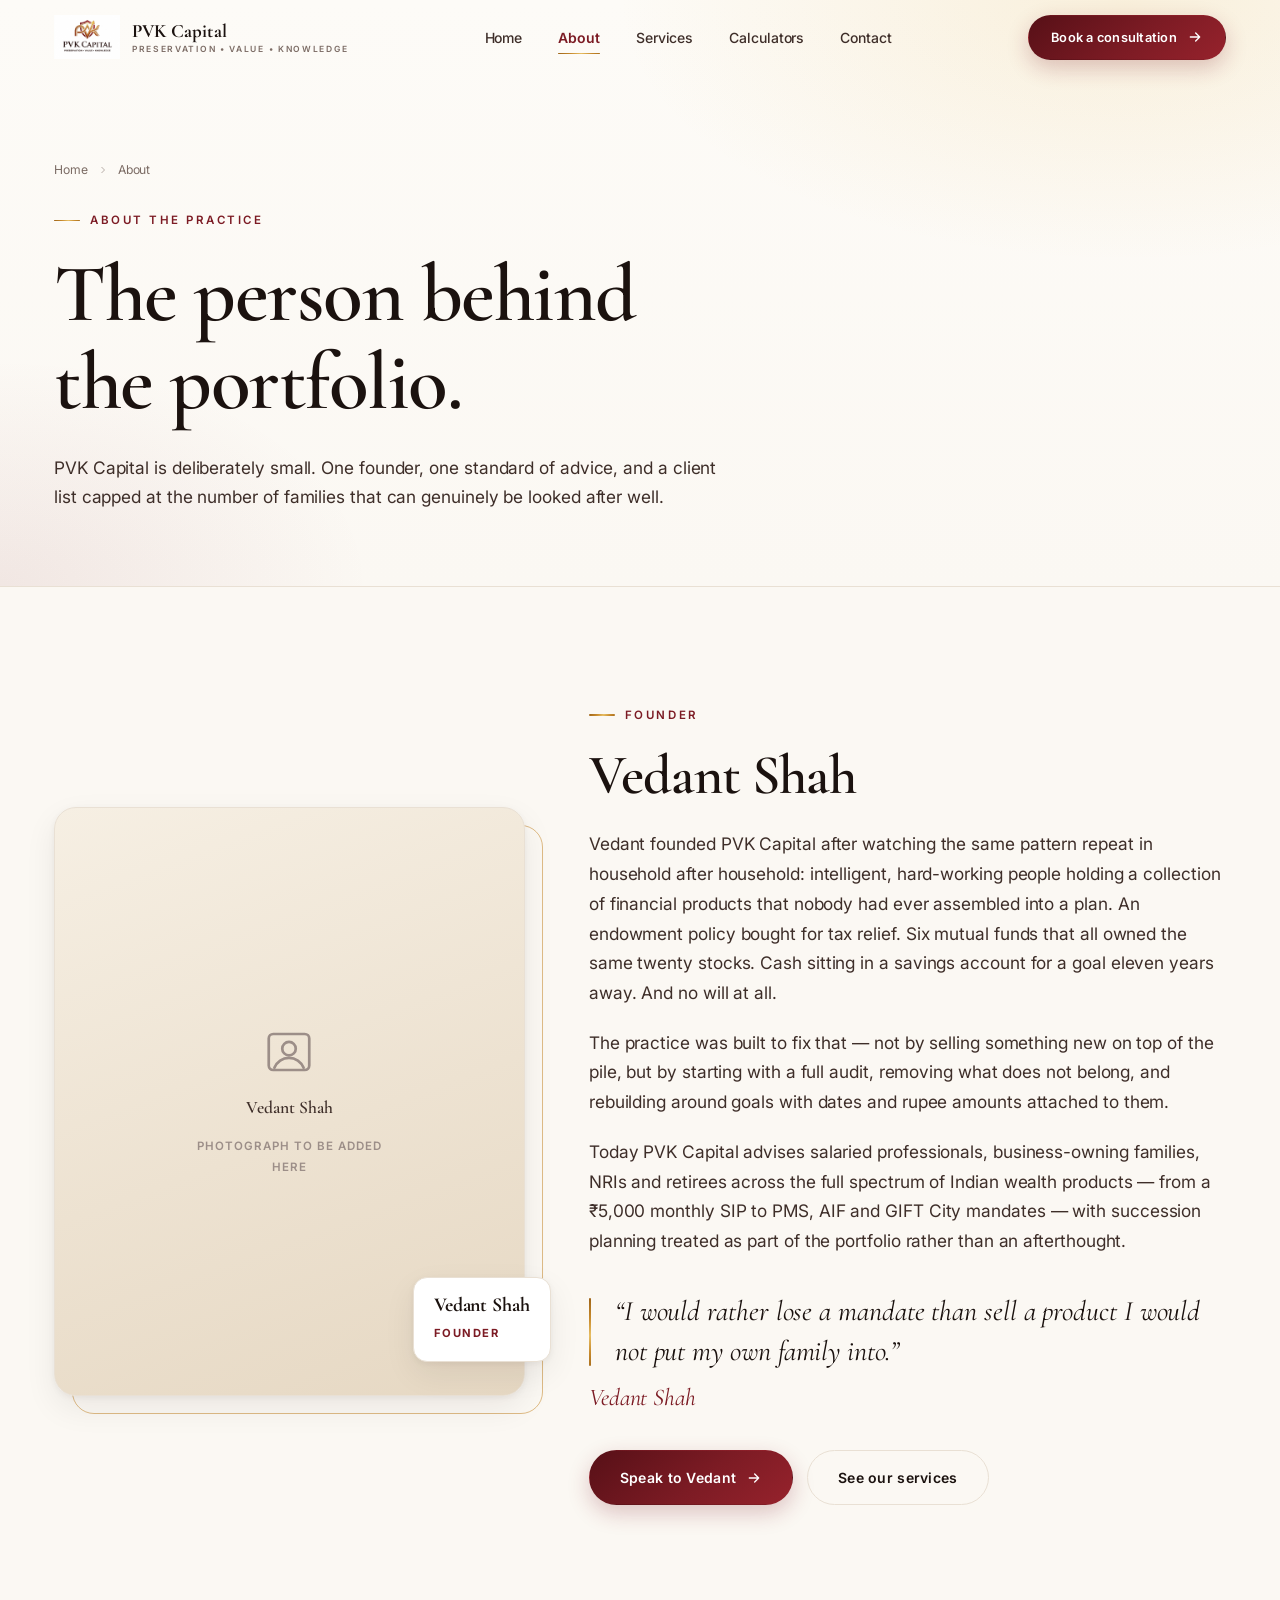
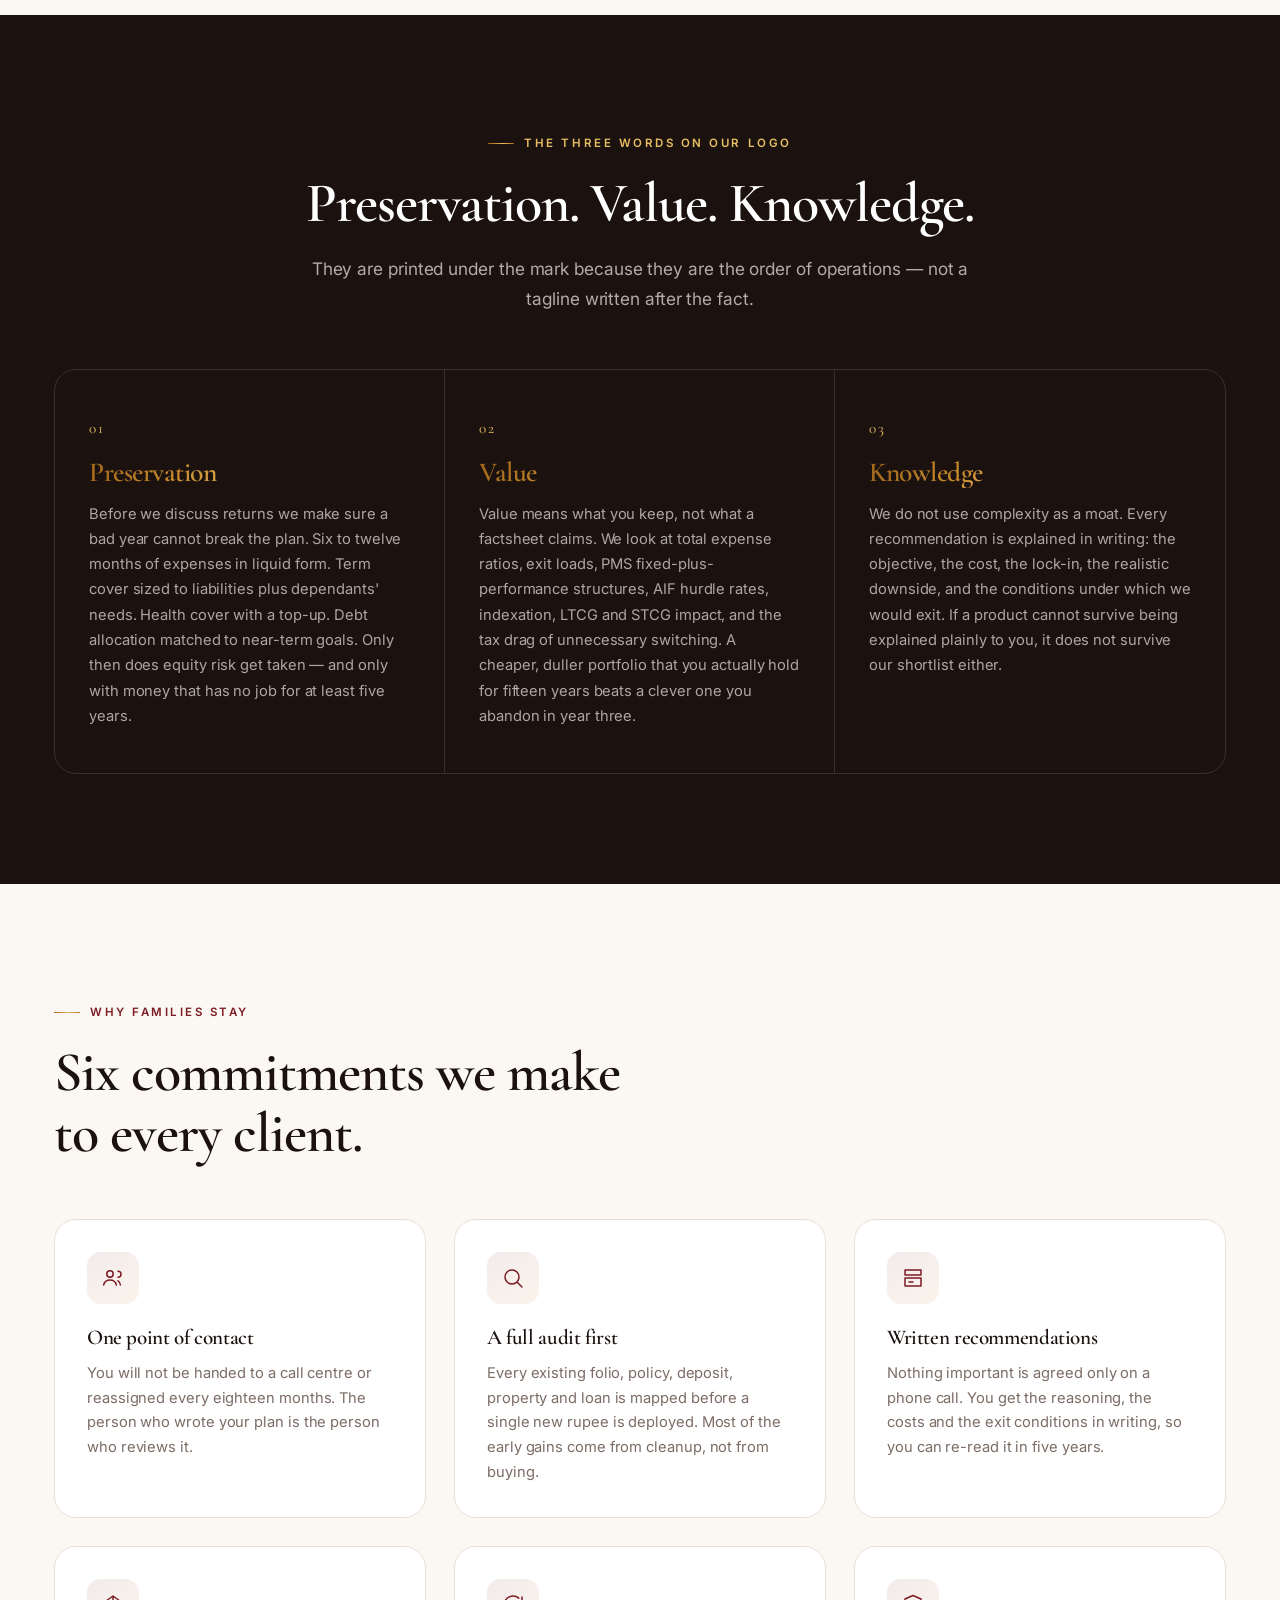
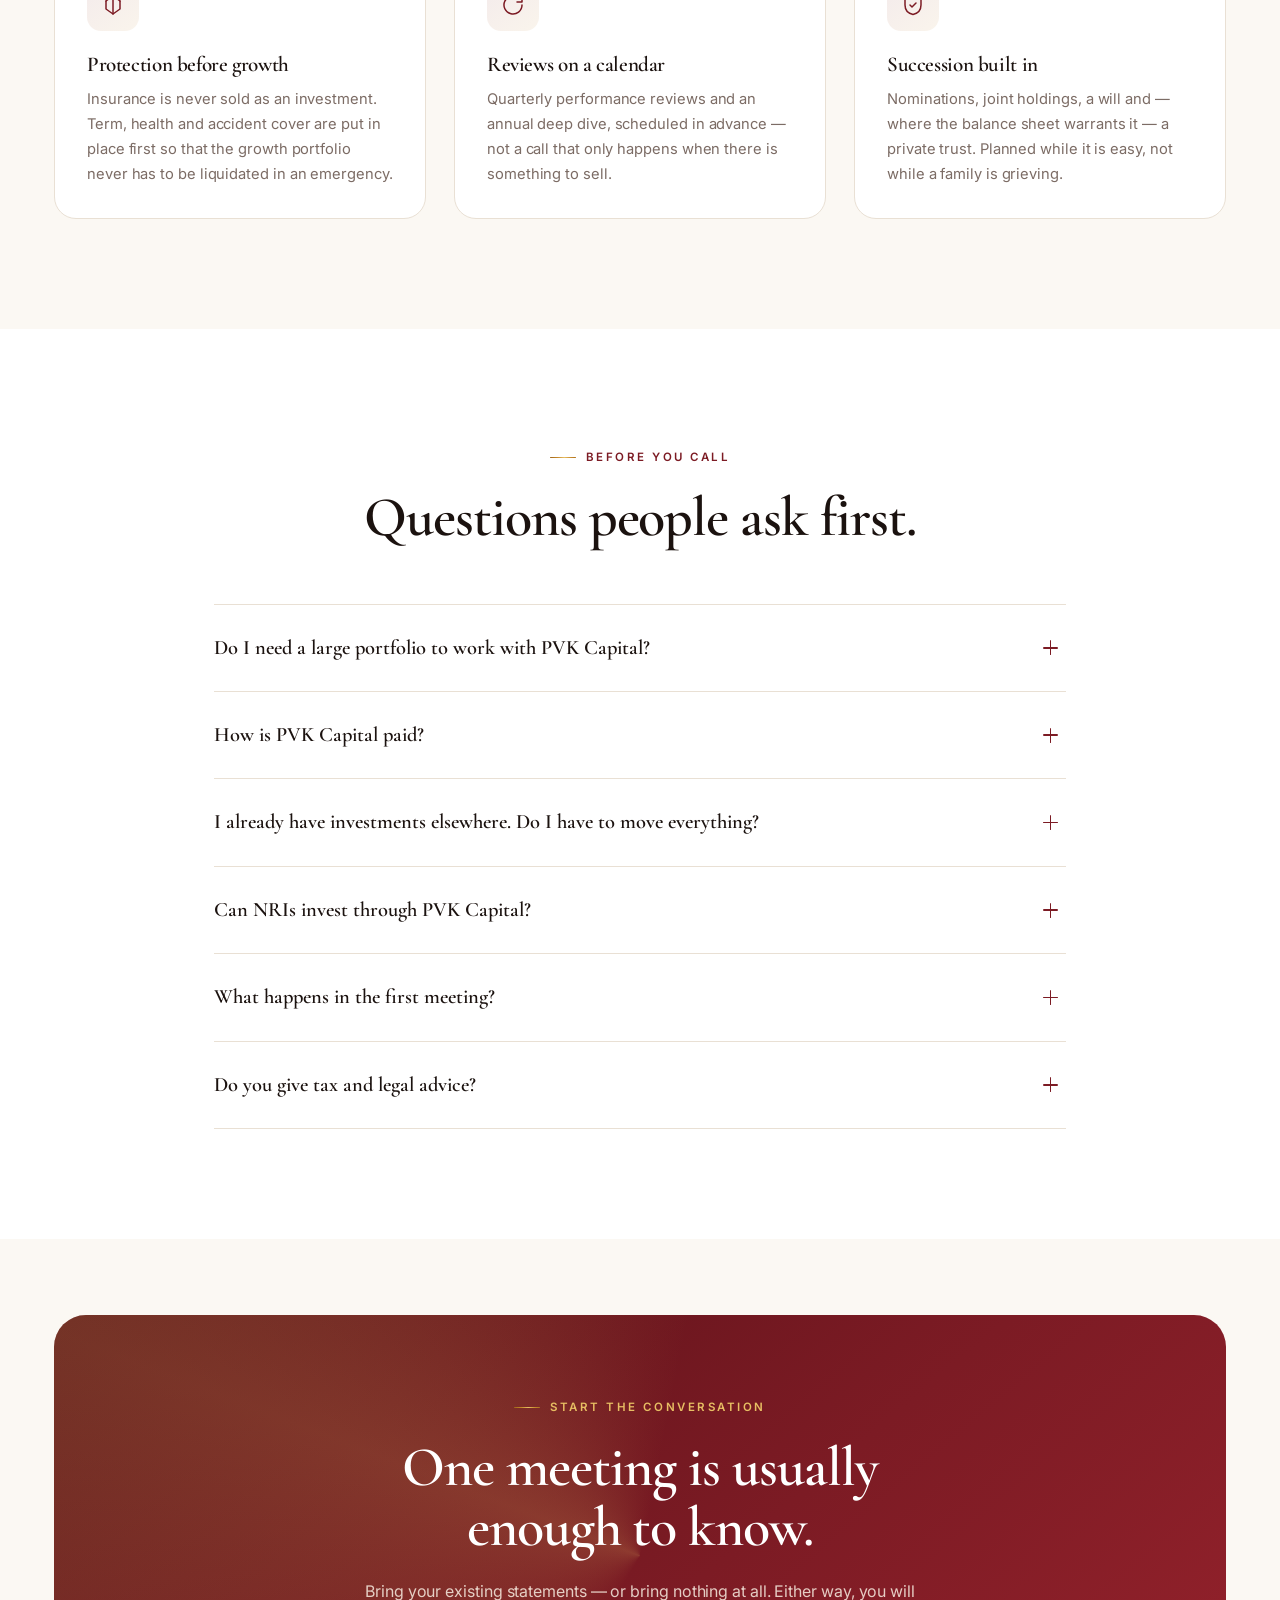
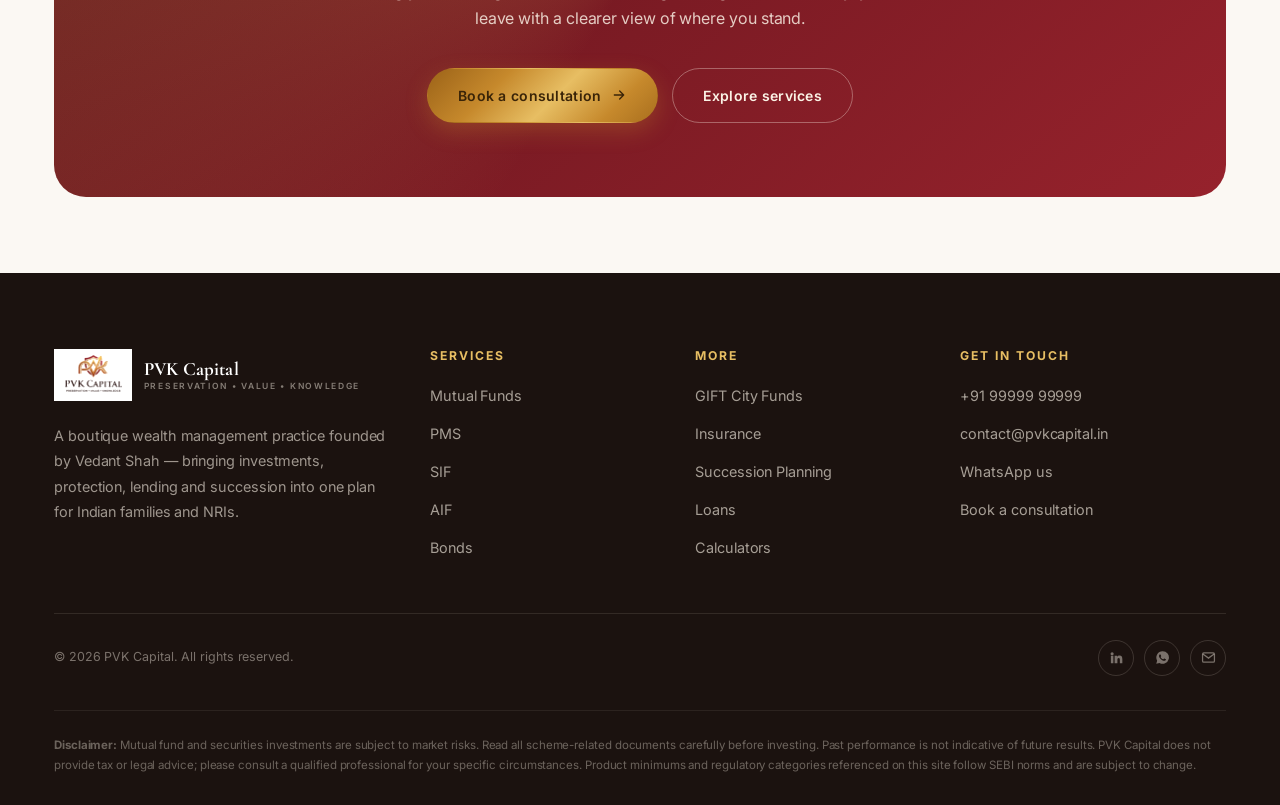
==== Frontend/about.html @ 692ba73e "initial frontend" ====
<!DOCTYPE html>
<html lang="en">
<head>
<meta charset="UTF-8">
<meta name="viewport" content="width=device-width, initial-scale=1">
<title>About Vedant Shah — Founder | PVK Capital</title>
<meta name="description" content="PVK Capital was founded by Vedant Shah on three principles: Preservation, Value and Knowledge. Read the philosophy behind the practice and how we work with client families.">
<meta name="theme-color" content="#7C1B24">
<link rel="icon" type="image/png" href="assets/img/pvk-logo.png">
<link rel="preconnect" href="https://fonts.googleapis.com">
<link rel="preconnect" href="https://fonts.gstatic.com" crossorigin>
<link href="https://fonts.googleapis.com/css2?family=Cormorant+Garamond:ital,wght@0,400;0,500;0,600;0,700;1,400;1,600&family=Inter:wght@400;500;600;700&display=swap" rel="stylesheet">
<link rel="stylesheet" href="assets/css/style.css">
</head>
<body>

<div class="readbar"></div>

<header class="nav">
  <div class="wrap">
    <a class="brand" href="index.html" aria-label="PVK Capital — home">
      <img src="assets/img/pvk-logo.png" alt="PVK Capital">
      <span class="brand-txt"><b>PVK Capital</b><span>Preservation • Value • Knowledge</span></span>
    </a>
    <nav class="nav-links" aria-label="Primary">
      <a href="index.html">Home</a>
      <a href="about.html">About</a>
      <a href="services.html">Services</a>
      <a href="calculators.html">Calculators</a>
      <a href="contact.html">Contact</a>
    </nav>
    <div class="nav-cta">
      <a class="btn btn-primary" href="contact.html#enquiry">Book a consultation
        <svg viewBox="0 0 24 24" fill="none" stroke="currentColor" stroke-width="2" stroke-linecap="round" stroke-linejoin="round"><path d="M5 12h14M13 6l6 6-6 6"/></svg></a>
      <button class="burger" type="button" aria-label="Open menu" aria-controls="mobile-menu"><i></i><i></i><i></i></button>
    </div>
  </div>
</header>

<div class="mobile-menu" id="mobile-menu">
  <a href="index.html">Home</a>
  <a href="about.html">About</a>
  <a href="services.html">Services</a>
  <a href="calculators.html">Calculators</a>
  <a href="contact.html">Contact</a>
  <a class="btn btn-primary" href="contact.html#enquiry" style="border-bottom:0">Book a consultation</a>
</div>

<main>

<!-- ============ PAGE HEAD ============ -->
<section class="page-head">
  <div class="wrap">
    <div class="crumb">
      <a href="index.html">Home</a>
      <svg viewBox="0 0 24 24" fill="none" stroke="currentColor" stroke-width="2"><path d="M9 6l6 6-6 6"/></svg>
      <span>About</span>
    </div>
    <span class="eyebrow">About the practice</span>
    <h1 class="h-xl" style="max-width:16ch">The person behind the portfolio.</h1>
    <p class="lede" style="margin-top:26px">
      PVK Capital is deliberately small. One founder, one standard of advice, and a client list capped at
      the number of families that can genuinely be looked after well.
    </p>
  </div>
</section>

<!-- ============ FOUNDER ============ -->
<section class="section bg-cream">
  <div class="wrap">
    <div class="founder">
      <div class="photo-frame" data-rv>
        <div class="photo-slot">
          <!-- Replace with the founder's photograph: assets/img/founder.jpg (portrait 4:5, min 800×1000px) -->
          <img src="assets/img/founder.jpg" alt="Vedant Shah, Founder of PVK Capital">
          <div class="photo-ph">
            <svg viewBox="0 0 24 24" fill="none" stroke="currentColor" stroke-linecap="round" stroke-linejoin="round"><rect x="3" y="4" width="18" height="16" rx="2"/><circle cx="12" cy="10.5" r="3"/><path d="M5.5 19a7 7 0 0 1 13 0"/></svg>
            <b>Vedant Shah</b>
            <span>Photograph to be added here</span>
          </div>
        </div>
        <div class="founder-badge">
          <b>Vedant Shah</b>
          <span>Founder</span>
        </div>
      </div>

      <div data-rv data-rv-d="1">
        <span class="eyebrow">Founder</span>
        <h2 class="h-lg">Vedant Shah</h2>
        <p class="lede" style="margin-top:24px">
          Vedant founded PVK Capital after watching the same pattern repeat in household after household:
          intelligent, hard-working people holding a collection of financial products that nobody had ever
          assembled into a plan. An endowment policy bought for tax relief. Six mutual funds that all owned
          the same twenty stocks. Cash sitting in a savings account for a goal eleven years away. And no
          will at all.
        </p>
        <p class="lede" style="margin-top:20px">
          The practice was built to fix that — not by selling something new on top of the pile, but by
          starting with a full audit, removing what does not belong, and rebuilding around goals with dates
          and rupee amounts attached to them.
        </p>
        <p class="lede" style="margin-top:20px">
          Today PVK Capital advises salaried professionals, business-owning families, NRIs and retirees
          across the full spectrum of Indian wealth products — from a ₹5,000 monthly SIP to PMS, AIF and
          GIFT City mandates — with succession planning treated as part of the portfolio rather than an
          afterthought.
        </p>

        <div class="quote" style="margin-top:36px">
          “I would rather lose a mandate than sell a product I would not put my own family into.”
        </div>
        <p class="sig">Vedant Shah</p>

        <div style="margin-top:32px;display:flex;gap:14px;flex-wrap:wrap">
          <a class="btn btn-primary" href="contact.html#enquiry">Speak to Vedant
            <svg viewBox="0 0 24 24" fill="none" stroke="currentColor" stroke-width="2" stroke-linecap="round" stroke-linejoin="round"><path d="M5 12h14M13 6l6 6-6 6"/></svg></a>
          <a class="btn btn-ghost" href="services.html">See our services</a>
        </div>
      </div>
    </div>
  </div>
</section>

<!-- ============ PRINCIPLES ============ -->
<section class="section bg-ink">
  <div class="wrap">
    <div class="section-head center" data-rv>
      <span class="eyebrow">The three words on our logo</span>
      <h2 class="h-lg" style="color:#fff">Preservation. Value. Knowledge.</h2>
      <p class="lede" style="color:rgba(243,237,228,.7);margin-inline:auto">
        They are printed under the mark because they are the order of operations — not a tagline written
        after the fact.
      </p>
    </div>

    <div class="triad" data-rv data-rv-d="1">
      <div class="triad-item">
        <span class="num">01</span>
        <h3 class="gold-text">Preservation</h3>
        <p>
          Before we discuss returns we make sure a bad year cannot break the plan. Six to twelve months of
          expenses in liquid form. Term cover sized to liabilities plus dependants' needs. Health cover with
          a top-up. Debt allocation matched to near-term goals. Only then does equity risk get taken — and
          only with money that has no job for at least five years.
        </p>
      </div>
      <div class="triad-item">
        <span class="num">02</span>
        <h3 class="gold-text">Value</h3>
        <p>
          Value means what you keep, not what a factsheet claims. We look at total expense ratios, exit
          loads, PMS fixed-plus-performance structures, AIF hurdle rates, indexation, LTCG and STCG impact,
          and the tax drag of unnecessary switching. A cheaper, duller portfolio that you actually hold for
          fifteen years beats a clever one you abandon in year three.
        </p>
      </div>
      <div class="triad-item">
        <span class="num">03</span>
        <h3 class="gold-text">Knowledge</h3>
        <p>
          We do not use complexity as a moat. Every recommendation is explained in writing: the objective,
          the cost, the lock-in, the realistic downside, and the conditions under which we would exit. If a
          product cannot survive being explained plainly to you, it does not survive our shortlist either.
        </p>
      </div>
    </div>
  </div>
</section>

<!-- ============ WHAT MAKES US DIFFERENT ============ -->
<section class="section bg-cream">
  <div class="wrap">
    <div class="section-head" data-rv>
      <span class="eyebrow">Why families stay</span>
      <h2 class="h-lg">Six commitments we make<br>to every client.</h2>
    </div>

    <div class="grid grid-3">
      <article class="card" data-rv data-rv-d="1">
        <span class="card-ico"><svg viewBox="0 0 24 24" fill="none" stroke="currentColor" stroke-linecap="round" stroke-linejoin="round"><circle cx="9" cy="8" r="3.2"/><path d="M2.6 19a6.6 6.6 0 0 1 12.8 0"/><path d="M17 11.2A3 3 0 0 0 17 5.2"/><path d="M19.4 19a5.6 5.6 0 0 0-2.4-4.2"/></svg></span>
        <h3>One point of contact</h3>
        <p>You will not be handed to a call centre or reassigned every eighteen months. The person who wrote your plan is the person who reviews it.</p>
      </article>

      <article class="card" data-rv data-rv-d="2">
        <span class="card-ico"><svg viewBox="0 0 24 24" fill="none" stroke="currentColor" stroke-linecap="round" stroke-linejoin="round"><circle cx="11" cy="11" r="7"/><path d="M16.2 16.2L21 21"/></svg></span>
        <h3>A full audit first</h3>
        <p>Every existing folio, policy, deposit, property and loan is mapped before a single new rupee is deployed. Most of the early gains come from cleanup, not from buying.</p>
      </article>

      <article class="card" data-rv data-rv-d="3">
        <span class="card-ico"><svg viewBox="0 0 24 24" fill="none" stroke="currentColor" stroke-linecap="round" stroke-linejoin="round"><path d="M4 4h16v5H4z"/><path d="M4 12h16v8H4z"/><path d="M8 16h4"/></svg></span>
        <h3>Written recommendations</h3>
        <p>Nothing important is agreed only on a phone call. You get the reasoning, the costs and the exit conditions in writing, so you can re-read it in five years.</p>
      </article>

      <article class="card" data-rv data-rv-d="1">
        <span class="card-ico"><svg viewBox="0 0 24 24" fill="none" stroke="currentColor" stroke-linecap="round" stroke-linejoin="round"><path d="M12 3v18M5 8l7-5 7 5"/><path d="M5 8v8l7 5 7-5V8"/></svg></span>
        <h3>Protection before growth</h3>
        <p>Insurance is never sold as an investment. Term, health and accident cover are put in place first so that the growth portfolio never has to be liquidated in an emergency.</p>
      </article>

      <article class="card" data-rv data-rv-d="2">
        <span class="card-ico"><svg viewBox="0 0 24 24" fill="none" stroke="currentColor" stroke-linecap="round" stroke-linejoin="round"><path d="M21 12a9 9 0 1 1-3.2-6.9"/><path d="M21 4v5h-5"/></svg></span>
        <h3>Reviews on a calendar</h3>
        <p>Quarterly performance reviews and an annual deep dive, scheduled in advance — not a call that only happens when there is something to sell.</p>
      </article>

      <article class="card" data-rv data-rv-d="3">
        <span class="card-ico"><svg viewBox="0 0 24 24" fill="none" stroke="currentColor" stroke-linecap="round" stroke-linejoin="round"><path d="M12 2.5l8 3.5v6c0 4.8-3.3 8.4-8 9.5-4.7-1.1-8-4.7-8-9.5V6z"/><path d="M9 12l2 2 4-4"/></svg></span>
        <h3>Succession built in</h3>
        <p>Nominations, joint holdings, a will and — where the balance sheet warrants it — a private trust. Planned while it is easy, not while a family is grieving.</p>
      </article>
    </div>
  </div>
</section>

<!-- ============ FAQ ============ -->
<section class="section bg-white">
  <div class="wrap wrap-narrow">
    <div class="section-head center" data-rv>
      <span class="eyebrow">Before you call</span>
      <h2 class="h-lg">Questions people ask first.</h2>
    </div>

    <div class="acc" data-single data-rv data-rv-d="1">
      <div class="acc-item">
        <button class="acc-q" type="button">Do I need a large portfolio to work with PVK Capital?</button>
        <div class="acc-a"><div class="acc-a-inner">
          No. A mutual fund SIP can start from ₹500 a month, and plenty of our client relationships began
          exactly there. What matters more than the opening amount is whether you intend to build
          methodically over time. Some mandates — PMS, SIF and AIF — carry regulatory minimums set by SEBI,
          and we will tell you plainly when a product is not yet appropriate for your size rather than
          stretching you into it.
        </div></div>
      </div>

      <div class="acc-item">
        <button class="acc-q" type="button">How is PVK Capital paid?</button>
        <div class="acc-a"><div class="acc-a-inner">
          Depending on the mandate, remuneration comes from distributor commissions embedded in the product,
          an advisory fee agreed with you, or a combination. The important part is that it is disclosed
          before you commit. In your first written recommendation you will see, for each product, what it
          costs you annually and how we are remunerated on it.
        </div></div>
      </div>

      <div class="acc-item">
        <button class="acc-q" type="button">I already have investments elsewhere. Do I have to move everything?</button>
        <div class="acc-a"><div class="acc-a-inner">
          Not at all — and often you should not. The audit tells us what is worth keeping. Typical outcomes:
          <ul>
            <li>Good schemes with meaningful unrealised gains are usually left alone, since exiting triggers tax.</li>
            <li>Overlapping funds are consolidated gradually to control capital gains in any one financial year.</li>
            <li>Traditional insurance policies sold as investments are reviewed for surrender value versus paid-up value before any decision.</li>
            <li>Idle savings-account balances are the first thing we put to work.</li>
          </ul>
        </div></div>
      </div>

      <div class="acc-item">
        <button class="acc-q" type="button">Can NRIs invest through PVK Capital?</button>
        <div class="acc-a"><div class="acc-a-inner">
          Yes. We work with NRIs on repatriable (NRE) and non-repatriable (NRO) structures, mutual funds,
          bonds, PMS where eligible, and GIFT City routes that avoid some of the friction NRIs face with
          domestic products. Tax residency and treaty position matter a great deal here, so we coordinate
          with your tax adviser in the destination country before recommending a structure.
        </div></div>
      </div>

      <div class="acc-item">
        <button class="acc-q" type="button">What happens in the first meeting?</button>
        <div class="acc-a"><div class="acc-a-inner">
          A conversation — about your income, obligations, dependants, business if you have one, the goals
          that have dates attached, and what would genuinely keep you up at night. Nothing is sold in that
          meeting. You leave with a clear view of what a plan would look like, and you decide afterwards
          whether to proceed. The first consultation is complimentary.
        </div></div>
      </div>

      <div class="acc-item">
        <button class="acc-q" type="button">Do you give tax and legal advice?</button>
        <div class="acc-a"><div class="acc-a-inner">
          We plan around tax and structure — indexation, LTCG and STCG treatment, set-off and carry-forward,
          the tax profile of each product wrapper, and the drafting requirements of a will or trust. But
          formal tax filing and legal drafting are executed by qualified chartered accountants and lawyers.
          Where you do not already have them, we will introduce you to professionals we work with regularly.
        </div></div>
      </div>
    </div>
  </div>
</section>

<!-- ============ CTA ============ -->
<section class="section-sm bg-cream">
  <div class="wrap">
    <div class="cta-band" data-rv>
      <span class="eyebrow" style="color:var(--gold-lt)">Start the conversation</span>
      <h2 class="h-lg">One meeting is usually<br>enough to know.</h2>
      <p>Bring your existing statements — or bring nothing at all. Either way, you will leave with a clearer view of where you stand.</p>
      <div class="cta-actions">
        <a class="btn btn-gold" href="contact.html#enquiry">Book a consultation
          <svg viewBox="0 0 24 24" fill="none" stroke="currentColor" stroke-width="2" stroke-linecap="round" stroke-linejoin="round"><path d="M5 12h14M13 6l6 6-6 6"/></svg></a>
        <a class="btn btn-ghost" href="services.html">Explore services</a>
      </div>
    </div>
  </div>
</section>

</main>

<footer class="footer">
  <div class="wrap">
    <div class="footer-top">
      <div>
        <a class="brand" href="index.html">
          <img src="assets/img/pvk-logo.png" alt="PVK Capital" style="height:52px;filter:brightness(1.08)">
          <span class="brand-txt"><b>PVK Capital</b><span>Preservation • Value • Knowledge</span></span>
        </a>
        <p class="footer-about">
          A boutique wealth management practice founded by Vedant Shah — bringing investments,
          protection, lending and succession into one plan for Indian families and NRIs.
        </p>
      </div>
      <div>
        <h4>Services</h4>
        <ul class="footer-links">
          <li><a href="services.html#mutual-funds">Mutual Funds</a></li>
          <li><a href="services.html#pms">PMS</a></li>
          <li><a href="services.html#sif">SIF</a></li>
          <li><a href="services.html#aif">AIF</a></li>
          <li><a href="services.html#bonds">Bonds</a></li>
        </ul>
      </div>
      <div>
        <h4>More</h4>
        <ul class="footer-links">
          <li><a href="services.html#gift-city">GIFT City Funds</a></li>
          <li><a href="services.html#insurance">Insurance</a></li>
          <li><a href="services.html#succession">Succession Planning</a></li>
          <li><a href="services.html#loans">Loans</a></li>
          <li><a href="calculators.html">Calculators</a></li>
        </ul>
      </div>
      <div>
        <h4>Get in touch</h4>
        <ul class="footer-links">
          <li><a href="tel:+919999999999">+91 99999 99999</a></li>
          <li><a data-inbox data-inbox-text href="mailto:contact@pvkcapital.in">contact@pvkcapital.in</a></li>
          <li><a data-whatsapp href="https://wa.me/919999999999" target="_blank" rel="noopener">WhatsApp us</a></li>
          <li><a href="contact.html#enquiry">Book a consultation</a></li>
        </ul>
      </div>
    </div>

    <div class="footer-bottom">
      <span>© <span data-year>2026</span> PVK Capital. All rights reserved.</span>
      <div class="socials">
        <a href="#" aria-label="LinkedIn"><svg viewBox="0 0 24 24" fill="currentColor"><path d="M4.98 3.5a2.5 2.5 0 1 1 0 5 2.5 2.5 0 0 1 0-5zM3 9h4v12H3zM9 9h3.8v1.7h.05a4.2 4.2 0 0 1 3.75-2c4 0 4.75 2.6 4.75 6V21h-4v-5.4c0-1.3 0-3-1.8-3s-2.1 1.4-2.1 2.9V21H9z"/></svg></a>
        <a data-whatsapp href="https://wa.me/919999999999" target="_blank" rel="noopener" aria-label="WhatsApp"><svg viewBox="0 0 24 24" fill="currentColor"><path d="M12 2a10 10 0 0 0-8.6 15L2 22l5.2-1.4A10 10 0 1 0 12 2zm5.2 14.1c-.2.6-1.2 1.2-1.7 1.2-.5.1-1 .2-3.3-.7a11.6 11.6 0 0 1-4.8-4.2c-.4-.5-1-1.5-1-2.8s.7-2 .9-2.3a1 1 0 0 1 .7-.3h.5c.2 0 .4 0 .6.5l.8 2c.1.2.1.4 0 .5l-.3.5-.4.4c-.1.1-.3.3-.1.6a8.6 8.6 0 0 0 1.6 2 7.8 7.8 0 0 0 2.2 1.4c.3.1.5.1.6 0l1-1.2c.2-.2.4-.2.6-.1l2 1c.3.1.5.2.5.3a2 2 0 0 1-.4 1.2z"/></svg></a>
        <a data-inbox href="mailto:contact@pvkcapital.in" aria-label="Email"><svg viewBox="0 0 24 24" fill="none" stroke="currentColor" stroke-width="2"><rect x="2.5" y="4.5" width="19" height="15" rx="2"/><path d="M3 6.5l9 6.5 9-6.5"/></svg></a>
      </div>
    </div>

    <p class="disclaimer">
      <strong>Disclaimer:</strong> Mutual fund and securities investments are subject to market risks. Read all
      scheme-related documents carefully before investing. Past performance is not indicative of future results.
      PVK Capital does not provide tax or legal advice; please consult a qualified professional for your
      specific circumstances. Product minimums and regulatory categories referenced on this site follow SEBI
      norms and are subject to change.
    </p>
  </div>
</footer>

<button class="totop" type="button" aria-label="Back to top">
  <svg viewBox="0 0 24 24" fill="none" stroke="currentColor" stroke-width="2" stroke-linecap="round" stroke-linejoin="round"><path d="M12 19V5M5 12l7-7 7 7"/></svg>
</button>

<script src="assets/js/main.js"></script>
<script src="assets/js/forms.js"></script>
</body>
</html>
---- Frontend/assets/css/style.css ----
/* ============================================================
   PVK CAPITAL — Design System
   Preservation • Value • Knowledge
   ============================================================ */

/* ---------- 1. Tokens ---------- */
:root{
  /* Ink & neutrals */
  --ink:#1B120F;
  --ink-2:#3E2E29;
  --muted:#7C6C65;
  --muted-2:#9C8E88;
  --cream:#FBF8F3;
  --cream-2:#F4EEE5;
  --surface:#FFFFFF;
  --line:#E9E0D4;
  --line-soft:#F2EBE1;

  /* Brand — sampled from the mark */
  --maroon:#7C1B24;
  --maroon-deep:#571017;
  --maroon-soft:#A8323C;
  --gold:#C6892C;
  --gold-lt:#E7BE63;
  --gold-dp:#9C6318;
  --gold-grad:linear-gradient(135deg,#9C6318 0%,#C6892C 30%,#E7BE63 55%,#C6892C 80%,#A96F1E 100%);
  --maroon-grad:linear-gradient(140deg,#571017 0%,#7C1B24 55%,#96222C 100%);

  /* Type */
  --serif:'Cormorant Garamond','Georgia','Times New Roman',serif;
  --sans:'Inter','Segoe UI',system-ui,-apple-system,sans-serif;

  /* Space & shape */
  --r-sm:8px; --r-md:14px; --r-lg:22px; --r-xl:32px;
  --shadow-s:0 1px 2px rgba(27,18,15,.05),0 2px 8px rgba(27,18,15,.04);
  --shadow-m:0 2px 6px rgba(27,18,15,.05),0 12px 32px rgba(27,18,15,.07);
  --shadow-l:0 4px 12px rgba(27,18,15,.06),0 28px 64px rgba(27,18,15,.11);
  --ease:cubic-bezier(.22,.68,0,1);
  --ease-soft:cubic-bezier(.4,0,.2,1);
  --nav-h:76px;
  --maxw:1220px;
}

/* ---------- 2. Reset ---------- */
*,*::before,*::after{box-sizing:border-box}
html{-webkit-text-size-adjust:100%;scroll-behavior:smooth;scroll-padding-top:calc(var(--nav-h) + 20px)}
body{
  margin:0;background:var(--cream);color:var(--ink);
  font-family:var(--sans);font-size:16px;line-height:1.68;
  font-weight:400;letter-spacing:-.005em;
  -webkit-font-smoothing:antialiased;-moz-osx-font-smoothing:grayscale;
  overflow-x:hidden;
}
img,svg{max-width:100%;display:block}
a{color:inherit;text-decoration:none}
button,input,select,textarea{font:inherit;color:inherit}
h1,h2,h3,h4{margin:0;font-family:var(--serif);font-weight:600;line-height:1.08;letter-spacing:-.018em}
p{margin:0}
ul{margin:0;padding:0;list-style:none}
::selection{background:var(--maroon);color:#fff}

/* ---------- 3. Layout primitives ---------- */
.wrap{width:100%;max-width:var(--maxw);margin-inline:auto;padding-inline:24px}
.wrap-narrow{max-width:900px}
section{position:relative}
.section{padding:110px 0}
.section-sm{padding:76px 0}
.bg-cream{background:var(--cream)}
.bg-white{background:var(--surface)}
.bg-sand{background:var(--cream-2)}
.bg-ink{background:var(--ink);color:#F3EDE4}
.grid{display:grid;gap:28px}
.hairline{height:1px;background:var(--line);border:0;margin:0}

/* ---------- 4. Type helpers ---------- */
.eyebrow{
  display:inline-flex;align-items:center;gap:10px;
  font-family:var(--sans);font-size:11.5px;font-weight:600;
  letter-spacing:.22em;text-transform:uppercase;color:var(--maroon);
  margin-bottom:20px;
}
.eyebrow::before{content:"";width:26px;height:1.5px;background:var(--gold-grad);border-radius:2px}
.bg-ink .eyebrow{color:var(--gold-lt)}
.h-xl{font-size:clamp(2.9rem,6.4vw,5.1rem)}
.h-lg{font-size:clamp(2.3rem,4.4vw,3.5rem)}
.h-md{font-size:clamp(1.7rem,2.7vw,2.35rem)}
.h-sm{font-size:clamp(1.25rem,1.7vw,1.45rem)}
.lede{font-size:clamp(1.02rem,1.35vw,1.2rem);color:var(--ink-2);line-height:1.72;max-width:62ch}
.muted{color:var(--muted)}
.small{font-size:.86rem;line-height:1.62}
.gold-text{
  background:var(--gold-grad);-webkit-background-clip:text;background-clip:text;
  color:transparent;-webkit-text-fill-color:transparent;
}
.serif-i{font-family:var(--serif);font-style:italic}
.section-head{max-width:760px;margin-bottom:56px}
.section-head.center{margin-inline:auto;text-align:center}
.section-head.center .eyebrow{justify-content:center}
.section-head p{margin-top:20px}

/* ---------- 5. Buttons ---------- */
.btn{
  position:relative;display:inline-flex;align-items:center;justify-content:center;gap:10px;
  padding:15px 30px;border-radius:999px;border:1px solid transparent;
  font-size:.875rem;font-weight:600;letter-spacing:.02em;cursor:pointer;
  transition:transform .45s var(--ease),box-shadow .45s var(--ease),background .3s,color .3s,border-color .3s;
  white-space:nowrap;
}
.btn svg{width:16px;height:16px;transition:transform .45s var(--ease)}
.btn:hover{transform:translateY(-2px)}
.btn:hover svg{transform:translateX(4px)}
.btn:active{transform:translateY(0)}
.btn-primary{background:var(--maroon-grad);color:#fff;box-shadow:0 8px 22px rgba(124,27,36,.24)}
.btn-primary:hover{box-shadow:0 14px 34px rgba(124,27,36,.32)}
.btn-gold{background:var(--gold-grad);color:#3A2408;box-shadow:0 8px 22px rgba(198,137,44,.3)}
.btn-gold:hover{box-shadow:0 14px 34px rgba(198,137,44,.38)}
.btn-ghost{background:transparent;border-color:var(--line);color:var(--ink)}
.btn-ghost:hover{border-color:var(--maroon);color:var(--maroon);background:rgba(124,27,36,.03)}
.bg-ink .btn-ghost{border-color:rgba(243,237,228,.24);color:#F3EDE4}
.bg-ink .btn-ghost:hover{border-color:var(--gold-lt);color:var(--gold-lt);background:rgba(231,190,99,.07)}
.btn-block{width:100%}
.link-arrow{
  display:inline-flex;align-items:center;gap:8px;font-size:.85rem;font-weight:600;
  color:var(--maroon);letter-spacing:.01em;
}
.link-arrow svg{width:15px;height:15px;transition:transform .4s var(--ease)}
.link-arrow:hover svg{transform:translateX(5px)}
.bg-ink .link-arrow{color:var(--gold-lt)}

/* ---------- 6. Navigation ---------- */
.nav{
  position:fixed;inset:0 0 auto 0;height:var(--nav-h);z-index:1000;
  display:flex;align-items:center;
  transition:height .45s var(--ease),background .45s var(--ease),box-shadow .45s var(--ease),border-color .45s;
  border-bottom:1px solid transparent;
}
.nav.solid{
  height:66px;background:rgba(251,248,243,.86);backdrop-filter:blur(16px) saturate(1.6);
  -webkit-backdrop-filter:blur(16px) saturate(1.6);
  border-bottom-color:var(--line);box-shadow:0 6px 26px rgba(27,18,15,.05);
}
.nav .wrap{display:flex;align-items:center;justify-content:space-between;gap:24px;width:100%}
.brand{display:flex;align-items:center;gap:12px}
.brand img{height:44px;width:auto;transition:height .45s var(--ease)}
.nav.solid .brand img{height:38px}
.brand-txt{display:flex;flex-direction:column;line-height:1}
.brand-txt b{font-family:var(--serif);font-size:1.18rem;font-weight:700;letter-spacing:.01em;color:var(--ink)}
.brand-txt span{font-size:8.5px;letter-spacing:.2em;text-transform:uppercase;color:var(--muted);margin-top:4px;font-weight:600}
.nav-links{display:flex;align-items:center;gap:6px}
.nav-links a{
  position:relative;padding:9px 15px;border-radius:999px;font-size:.875rem;font-weight:500;
  color:var(--ink-2);transition:color .3s,background .3s;
}
.nav-links a::after{
  content:"";position:absolute;left:15px;right:15px;bottom:4px;height:1.5px;
  background:var(--gold-grad);border-radius:2px;transform:scaleX(0);transform-origin:left;
  transition:transform .45s var(--ease);
}
.nav-links a:hover{color:var(--maroon)}
.nav-links a:hover::after,.nav-links a.active::after{transform:scaleX(1)}
.nav-links a.active{color:var(--maroon);font-weight:600}
.nav-cta{display:flex;align-items:center;gap:12px}
.nav-cta .btn{padding:11px 22px;font-size:.8rem}
.burger{
  display:none;width:44px;height:44px;border:1px solid var(--line);background:var(--surface);
  border-radius:12px;cursor:pointer;position:relative;flex:0 0 auto;
}
.burger i{
  position:absolute;left:13px;width:18px;height:1.6px;background:var(--ink);border-radius:2px;
  transition:transform .4s var(--ease),opacity .25s;
}
.burger i:nth-child(1){top:16px}
.burger i:nth-child(2){top:21.5px}
.burger i:nth-child(3){top:27px}
body.menu-open .burger i:nth-child(1){transform:translateY(5.5px) rotate(45deg)}
body.menu-open .burger i:nth-child(2){opacity:0}
body.menu-open .burger i:nth-child(3){transform:translateY(-5.5px) rotate(-45deg)}
.mobile-menu{
  position:fixed;inset:0;z-index:999;background:var(--cream);
  padding:calc(var(--nav-h) + 30px) 24px 40px;
  display:flex;flex-direction:column;gap:4px;
  opacity:0;visibility:hidden;transform:translateY(-14px);
  transition:opacity .4s var(--ease),transform .5s var(--ease),visibility .4s;
  overflow-y:auto;
}
body.menu-open .mobile-menu{opacity:1;visibility:visible;transform:none}
.mobile-menu a{
  font-family:var(--serif);font-size:1.9rem;padding:12px 0;border-bottom:1px solid var(--line-soft);
  opacity:0;transform:translateY(14px);
}
body.menu-open .mobile-menu a{animation:mmIn .55s var(--ease) forwards}
body.menu-open .mobile-menu a:nth-child(1){animation-delay:.06s}
body.menu-open .mobile-menu a:nth-child(2){animation-delay:.11s}
body.menu-open .mobile-menu a:nth-child(3){animation-delay:.16s}
body.menu-open .mobile-menu a:nth-child(4){animation-delay:.21s}
body.menu-open .mobile-menu a:nth-child(5){animation-delay:.26s}
@keyframes mmIn{to{opacity:1;transform:none}}
.mobile-menu .btn{margin-top:26px}
body.menu-open{overflow:hidden}

/* ---------- 7. Hero ---------- */
.hero{
  position:relative;min-height:100vh;min-height:100svh;display:flex;align-items:center;
  padding:calc(var(--nav-h) + 70px) 0 90px;overflow:hidden;
  background:
    radial-gradient(1100px 620px at 82% 8%,rgba(231,190,99,.20),transparent 62%),
    radial-gradient(900px 560px at 6% 92%,rgba(124,27,36,.11),transparent 60%),
    linear-gradient(180deg,#FDFBF7 0%,var(--cream) 46%,var(--cream-2) 100%);
}
.hero-grid{
  display:grid;grid-template-columns:1.08fr .92fr;gap:64px;align-items:center;
}
.hero h1{font-size:clamp(2.7rem,6vw,5rem);line-height:1.02;letter-spacing:-.028em}
.hero h1 .line{display:block;overflow:hidden;padding-bottom:.06em}
.hero h1 .line > span{display:block;transform:translateY(105%);animation:lineUp 1.05s var(--ease) forwards}
.hero h1 .line:nth-child(1) > span{animation-delay:.12s}
.hero h1 .line:nth-child(2) > span{animation-delay:.24s}
.hero h1 .line:nth-child(3) > span{animation-delay:.36s}
@keyframes lineUp{to{transform:none}}
.hero .lede{margin-top:26px;opacity:0;animation:fadeUp .9s var(--ease) .58s forwards}
.hero-actions{display:flex;flex-wrap:wrap;gap:14px;margin-top:38px;opacity:0;animation:fadeUp .9s var(--ease) .72s forwards}
.hero-note{
  display:flex;align-items:center;gap:10px;margin-top:30px;font-size:.8rem;color:var(--muted);
  opacity:0;animation:fadeUp .9s var(--ease) .86s forwards;
}
.hero-note .dot{width:7px;height:7px;border-radius:50%;background:#2E9E6B;animation:pulse 2.4s ease-in-out infinite}
@keyframes pulse{0%,100%{box-shadow:0 0 0 3px rgba(46,158,107,.16)}50%{box-shadow:0 0 0 7px rgba(46,158,107,.05)}}
@keyframes fadeUp{from{opacity:0;transform:translateY(22px)}to{opacity:1;transform:none}}

/* Hero visual — layered card + emblem */
.hero-visual{position:relative;opacity:0;animation:fadeUp 1.1s var(--ease) .5s forwards}
.hero-emblem{
  position:relative;aspect-ratio:1/1;border-radius:var(--r-xl);
  background:linear-gradient(150deg,#fff,#FAF5EC);border:1px solid var(--line);
  box-shadow:var(--shadow-l);display:grid;place-items:center;overflow:hidden;
}
.hero-emblem::before{
  content:"";position:absolute;inset:-40%;
  background:conic-gradient(from 0deg,transparent 0deg,rgba(231,190,99,.28) 60deg,transparent 130deg,rgba(124,27,36,.14) 220deg,transparent 300deg);
  animation:spin 22s linear infinite;
}
@keyframes spin{to{transform:rotate(360deg)}}
.hero-emblem-inner{
  position:relative;z-index:2;width:82%;height:82%;border-radius:calc(var(--r-xl) - 8px);
  background:rgba(255,255,255,.86);backdrop-filter:blur(12px);border:1px solid rgba(255,255,255,.7);
  display:grid;place-items:center;padding:26px;box-shadow:0 20px 50px rgba(27,18,15,.08);
}
.hero-emblem-inner img{width:min(80%,320px);filter:drop-shadow(0 12px 26px rgba(124,27,36,.16))}
.float-card{
  position:absolute;background:var(--surface);border:1px solid var(--line);border-radius:var(--r-md);
  padding:14px 18px;box-shadow:var(--shadow-m);display:flex;align-items:center;gap:12px;z-index:3;
}
.float-card .fc-ico{
  width:38px;height:38px;border-radius:10px;display:grid;place-items:center;flex:0 0 auto;
  background:linear-gradient(140deg,rgba(198,137,44,.16),rgba(231,190,99,.08));color:var(--gold-dp);
}
.float-card .fc-ico svg{width:19px;height:19px}
.float-card b{display:block;font-family:var(--serif);font-size:1.16rem;line-height:1.1;color:var(--ink)}
.float-card span{font-size:.7rem;letter-spacing:.1em;text-transform:uppercase;color:var(--muted);font-weight:600}
.fc-1{top:6%;left:-6%;animation:floaty 6s ease-in-out infinite}
.fc-2{bottom:9%;right:-5%;animation:floaty 6s ease-in-out 1.6s infinite}
.fc-3{bottom:34%;left:-11%;animation:floaty 7s ease-in-out .9s infinite}
@keyframes floaty{0%,100%{transform:translateY(0)}50%{transform:translateY(-13px)}}

/* Scroll cue */
.scroll-cue{
  position:absolute;left:50%;bottom:26px;transform:translateX(-50%);
  display:flex;flex-direction:column;align-items:center;gap:9px;
  font-size:9.5px;letter-spacing:.24em;text-transform:uppercase;color:var(--muted-2);font-weight:600;
  opacity:0;animation:fadeUp .9s var(--ease) 1.1s forwards;
}
.scroll-cue i{width:1px;height:42px;background:linear-gradient(180deg,var(--gold),transparent);position:relative;overflow:hidden}
.scroll-cue i::after{content:"";position:absolute;inset:0;background:var(--maroon);animation:cue 2.1s var(--ease-soft) infinite}
@keyframes cue{0%{transform:translateY(-100%)}60%,100%{transform:translateY(100%)}}

/* ---------- 8. Marquee ---------- */
.marquee{
  overflow:hidden;border-block:1px solid var(--line);background:var(--surface);
  padding:20px 0;-webkit-mask-image:linear-gradient(90deg,transparent,#000 9%,#000 91%,transparent);
  mask-image:linear-gradient(90deg,transparent,#000 9%,#000 91%,transparent);
}
.marquee-track{display:flex;width:max-content;animation:marq 38s linear infinite}
.marquee:hover .marquee-track{animation-play-state:paused}
@keyframes marq{to{transform:translateX(-50%)}}
.marquee-track span{
  display:flex;align-items:center;gap:48px;padding-right:48px;font-family:var(--serif);font-size:1.26rem;
  color:var(--ink-2);white-space:nowrap;letter-spacing:.01em;
}
.marquee-track span::after{content:"";width:6px;height:6px;border-radius:50%;background:var(--gold);flex:0 0 auto}

/* ---------- 9. Stats ---------- */
.stats{display:grid;grid-template-columns:repeat(4,1fr);gap:0;border:1px solid var(--line);border-radius:var(--r-lg);overflow:hidden;background:var(--surface)}
.stat{padding:36px 28px;border-right:1px solid var(--line);transition:background .4s}
.stat:last-child{border-right:0}
.stat:hover{background:var(--cream)}
.stat b{display:block;font-family:var(--serif);font-size:clamp(2rem,3.3vw,2.9rem);line-height:1;letter-spacing:-.02em}
.stat span{display:block;margin-top:12px;font-size:.78rem;letter-spacing:.11em;text-transform:uppercase;color:var(--muted);font-weight:600}

/* ---------- 10. Cards ---------- */
.card{
  position:relative;background:var(--surface);border:1px solid var(--line);border-radius:var(--r-lg);
  padding:32px;transition:transform .55s var(--ease),box-shadow .55s var(--ease),border-color .4s;
  overflow:hidden;display:flex;flex-direction:column;
}
.card::before{
  content:"";position:absolute;inset:0 0 auto 0;height:2px;background:var(--gold-grad);
  transform:scaleX(0);transform-origin:left;transition:transform .6s var(--ease);
}
.card:hover{transform:translateY(-6px);box-shadow:var(--shadow-l);border-color:var(--line-soft)}
.card:hover::before{transform:scaleX(1)}
.card-ico{
  width:52px;height:52px;border-radius:14px;display:grid;place-items:center;margin-bottom:22px;
  background:linear-gradient(145deg,rgba(124,27,36,.09),rgba(198,137,44,.09));
  color:var(--maroon);transition:transform .55s var(--ease),background .45s,color .45s;
}
.card-ico svg{width:24px;height:24px;stroke-width:1.5}
.card:hover .card-ico{transform:scale(1.07) rotate(-4deg);background:var(--maroon-grad);color:#F6E4C4}
.card h3{font-size:1.32rem;margin-bottom:12px}
.card p{font-size:.92rem;color:var(--muted);line-height:1.68}
.card .card-foot{margin-top:auto;padding-top:20px;display:flex;align-items:center;justify-content:space-between;gap:12px}
.tag{
  display:inline-block;padding:5px 12px;border-radius:999px;background:var(--cream-2);
  font-size:.68rem;font-weight:600;letter-spacing:.09em;text-transform:uppercase;color:var(--ink-2);
}
.tag-gold{background:rgba(198,137,44,.13);color:var(--gold-dp)}
.tag-maroon{background:rgba(124,27,36,.09);color:var(--maroon)}
.grid-3{grid-template-columns:repeat(3,1fr)}
.grid-2{grid-template-columns:repeat(2,1fr)}
.grid-4{grid-template-columns:repeat(4,1fr)}

/* ---------- 11. Founder ---------- */
.founder{display:grid;grid-template-columns:.85fr 1.15fr;gap:64px;align-items:center}
.photo-frame{position:relative}
.photo-frame::after{
  content:"";position:absolute;inset:18px -18px -18px 18px;border:1px solid var(--gold);
  border-radius:var(--r-lg);z-index:0;opacity:.55;
}
.photo-slot{
  position:relative;z-index:1;aspect-ratio:4/5;border-radius:var(--r-lg);overflow:hidden;
  background:linear-gradient(160deg,#F6EFE3,#EDE2D1 55%,#E6D8C3);
  border:1px solid var(--line);display:grid;place-items:center;box-shadow:var(--shadow-m);
}
.photo-slot img{width:100%;height:100%;object-fit:cover;object-position:center top}
.photo-ph{display:flex;flex-direction:column;align-items:center;gap:14px;padding:30px;text-align:center}
.photo-ph svg{width:54px;height:54px;color:var(--muted-2);stroke-width:1.2}
.photo-ph b{font-family:var(--serif);font-size:1.1rem;color:var(--ink-2);font-weight:600}
.photo-ph span{font-size:.72rem;letter-spacing:.09em;text-transform:uppercase;color:var(--muted-2);font-weight:600;max-width:26ch;line-height:1.8}
.founder-badge{
  position:absolute;z-index:2;right:-26px;bottom:34px;background:var(--surface);
  border:1px solid var(--line);border-radius:var(--r-md);padding:16px 20px;box-shadow:var(--shadow-m);
}
.founder-badge b{display:block;font-family:var(--serif);font-size:1.24rem;line-height:1.2}
.founder-badge span{font-size:.7rem;letter-spacing:.13em;text-transform:uppercase;color:var(--maroon);font-weight:700}
.quote{
  font-family:var(--serif);font-size:clamp(1.35rem,2.2vw,1.85rem);line-height:1.42;font-style:italic;
  color:var(--ink);position:relative;padding-left:26px;
}
.quote::before{content:"";position:absolute;left:0;top:6px;bottom:6px;width:2px;background:var(--gold-grad);border-radius:2px}
.sig{font-family:var(--serif);font-size:1.5rem;font-style:italic;color:var(--maroon);margin-top:6px}

/* ---------- 12. Values / triad ---------- */
.triad{display:grid;grid-template-columns:repeat(3,1fr);gap:0;border-radius:var(--r-lg);overflow:hidden;border:1px solid rgba(243,237,228,.14)}
.triad-item{padding:44px 34px;border-right:1px solid rgba(243,237,228,.13);transition:background .5s}
.triad-item:last-child{border-right:0}
.triad-item:hover{background:rgba(231,190,99,.05)}
.triad-item .num{font-family:var(--serif);font-size:.95rem;color:var(--gold-lt);letter-spacing:.16em}
.triad-item h3{font-size:1.72rem;margin:16px 0 14px}
.triad-item p{font-size:.92rem;color:rgba(243,237,228,.68);line-height:1.72}

/* ---------- 13. Process timeline ---------- */
.timeline{position:relative;display:grid;gap:0}
.timeline::before{
  content:"";position:absolute;left:23px;top:14px;bottom:14px;width:1.5px;background:var(--line);
}
.timeline::after{
  content:"";position:absolute;left:23px;top:14px;width:1.5px;background:var(--gold-grad);
  height:var(--progress,0%);transition:height .18s linear;
}
.tl-item{position:relative;padding:0 0 44px 74px}
.tl-item:last-child{padding-bottom:0}
.tl-dot{
  position:absolute;left:12px;top:2px;width:24px;height:24px;border-radius:50%;
  background:var(--surface);border:1.5px solid var(--line);display:grid;place-items:center;
  font-size:.68rem;font-weight:700;color:var(--muted);z-index:2;
  transition:background .5s var(--ease),border-color .5s,color .5s,transform .5s var(--ease);
}
.tl-item.on .tl-dot{background:var(--maroon-grad);border-color:var(--maroon);color:#fff;transform:scale(1.14)}
.tl-item h3{font-size:1.32rem;margin-bottom:10px}
.tl-item p{color:var(--muted);font-size:.94rem;max-width:60ch}

/* ---------- 14. Accordion ---------- */
.acc{border-top:1px solid var(--line)}
.acc-item{border-bottom:1px solid var(--line)}
.acc-q{
  width:100%;background:none;border:0;cursor:pointer;text-align:left;
  padding:26px 52px 26px 0;position:relative;display:block;
  font-family:var(--serif);font-size:clamp(1.12rem,1.6vw,1.35rem);font-weight:600;color:var(--ink);
  transition:color .35s;
}
.acc-q:hover{color:var(--maroon)}
.acc-q::before,.acc-q::after{
  content:"";position:absolute;right:8px;top:50%;background:var(--maroon);border-radius:2px;
  transition:transform .45s var(--ease),opacity .35s;
}
.acc-q::before{width:15px;height:1.6px;margin-top:-.8px}
.acc-q::after{width:1.6px;height:15px;right:14.7px;margin-top:-7.5px}
.acc-item.open .acc-q::after{transform:rotate(90deg);opacity:0}
.acc-a{overflow:hidden;height:0;transition:height .5s var(--ease)}
.acc-a-inner{padding:0 40px 28px 0;color:var(--muted);font-size:.95rem;line-height:1.75}
.acc-a-inner ul{display:grid;gap:9px;margin-top:14px}
.acc-a-inner li{position:relative;padding-left:20px}
.acc-a-inner li::before{content:"";position:absolute;left:0;top:10px;width:6px;height:6px;border-radius:50%;background:var(--gold)}

/* ---------- 15. Calculator ---------- */
.calc{
  display:grid;grid-template-columns:1fr .95fr;gap:0;background:var(--surface);
  border:1px solid var(--line);border-radius:var(--r-xl);overflow:hidden;box-shadow:var(--shadow-m);
}
.calc-controls{padding:40px}
.calc-out{padding:40px;background:linear-gradient(165deg,#FBF7F0,#F4ECDF);border-left:1px solid var(--line)}
.tabs{display:inline-flex;padding:5px;background:var(--cream-2);border-radius:999px;gap:4px;margin-bottom:34px}
.tab{
  padding:10px 24px;border:0;background:transparent;border-radius:999px;cursor:pointer;
  font-size:.85rem;font-weight:600;color:var(--muted);transition:color .35s,background .35s,box-shadow .35s;
}
.tab.on{background:var(--surface);color:var(--maroon);box-shadow:var(--shadow-s)}
.field{margin-bottom:30px}
.field-top{display:flex;align-items:center;justify-content:space-between;gap:16px;margin-bottom:14px}
.field-top label{font-size:.85rem;font-weight:600;color:var(--ink-2)}
.field-val{
  display:flex;align-items:center;gap:3px;background:var(--cream);border:1px solid var(--line);
  border-radius:9px;padding:6px 12px;transition:border-color .3s,box-shadow .3s;
}
.field-val:focus-within{border-color:var(--maroon);box-shadow:0 0 0 3px rgba(124,27,36,.09)}
.field-val i{font-style:normal;font-size:.9rem;color:var(--muted);font-weight:600}
.field-val input{
  width:92px;border:0;background:transparent;text-align:right;font-size:.98rem;font-weight:700;
  color:var(--ink);outline:none;font-variant-numeric:tabular-nums;
}
.field-val input::-webkit-outer-spin-button,.field-val input::-webkit-inner-spin-button{-webkit-appearance:none;margin:0}
.field-val input[type=number]{-moz-appearance:textfield}
input[type=range]{
  -webkit-appearance:none;appearance:none;width:100%;height:5px;border-radius:99px;outline:none;
  background:linear-gradient(90deg,var(--maroon) var(--fill,40%),var(--line) var(--fill,40%));
  cursor:pointer;
}
input[type=range]::-webkit-slider-thumb{
  -webkit-appearance:none;width:22px;height:22px;border-radius:50%;background:var(--surface);
  border:2px solid var(--maroon);box-shadow:0 3px 10px rgba(124,27,36,.28);cursor:grab;
  transition:transform .25s var(--ease),box-shadow .25s;
}
input[type=range]::-webkit-slider-thumb:hover{transform:scale(1.16)}
input[type=range]::-webkit-slider-thumb:active{cursor:grabbing;transform:scale(1.04)}
input[type=range]::-moz-range-thumb{
  width:19px;height:19px;border-radius:50%;background:var(--surface);border:2px solid var(--maroon);
  box-shadow:0 3px 10px rgba(124,27,36,.28);cursor:grab;
}
.range-scale{display:flex;justify-content:space-between;margin-top:9px;font-size:.7rem;color:var(--muted-2);font-weight:500}
.calc-result-main{text-align:center;padding-bottom:26px;border-bottom:1px dashed var(--line)}
.calc-result-main > span{font-size:.74rem;letter-spacing:.15em;text-transform:uppercase;color:var(--muted);font-weight:700}
.calc-result-main b{
  display:block;margin-top:12px;font-family:var(--serif);font-size:clamp(2.1rem,3.8vw,3rem);
  line-height:1;letter-spacing:-.02em;font-variant-numeric:tabular-nums;
}
.calc-result-main em{display:block;margin-top:10px;font-style:normal;font-size:.82rem;color:var(--muted)}
.calc-breakdown{display:grid;gap:0;margin-top:24px}
.cb-row{display:flex;align-items:center;justify-content:space-between;gap:16px;padding:13px 0}
.cb-row + .cb-row{border-top:1px solid rgba(233,224,212,.8)}
.cb-row .cb-k{display:flex;align-items:center;gap:10px;font-size:.86rem;color:var(--ink-2);font-weight:500}
.cb-row .swatch{width:11px;height:11px;border-radius:3px;flex:0 0 auto}
.cb-row .cb-v{font-size:.98rem;font-weight:700;font-variant-numeric:tabular-nums}
.donut-wrap{display:grid;place-items:center;margin:8px 0 2px;position:relative}
.donut{transform:rotate(-90deg)}
.donut circle{fill:none;stroke-linecap:round;transition:stroke-dasharray .9s var(--ease)}
.donut-mid{position:absolute;text-align:center}
.donut-mid b{display:block;font-family:var(--serif);font-size:1.5rem;line-height:1}
.donut-mid span{font-size:.64rem;letter-spacing:.12em;text-transform:uppercase;color:var(--muted);font-weight:700}
.growth-chart{width:100%;height:200px;margin-top:10px;overflow:visible}
.growth-chart .bar-i{fill:#CBBEAB}
.growth-chart .bar-g{fill:url(#goldGrad)}
.growth-chart text{font-size:9px;fill:#9C8E88;font-family:var(--sans);font-weight:600}
.chart-legend{display:flex;gap:20px;justify-content:center;margin-top:12px;font-size:.76rem;color:var(--muted)}
.chart-legend span{display:flex;align-items:center;gap:7px}
.calc-note{margin-top:22px;font-size:.74rem;color:var(--muted-2);line-height:1.7}
.calc-cta{margin-top:24px}

/* ---------- 16. Forms ---------- */
.form-card{
  background:var(--surface);border:1px solid var(--line);border-radius:var(--r-xl);
  padding:44px;box-shadow:var(--shadow-m);
}
.form-grid{display:grid;grid-template-columns:1fr 1fr;gap:20px}
.fg{display:flex;flex-direction:column;gap:8px}
.fg.full{grid-column:1/-1}
.fg label{font-size:.79rem;font-weight:600;color:var(--ink-2);letter-spacing:.02em}
.fg label .req{color:var(--maroon)}
.fg input,.fg select,.fg textarea{
  width:100%;padding:14px 16px;border:1px solid var(--line);border-radius:11px;background:var(--cream);
  font-size:.93rem;transition:border-color .3s,box-shadow .3s,background .3s;outline:none;
}
.fg textarea{resize:vertical;min-height:118px;line-height:1.66}
.fg select{appearance:none;cursor:pointer;
  background-image:url("data:image/svg+xml;charset=utf-8,%3Csvg xmlns='http://www.w3.org/2000/svg' viewBox='0 0 24 24' fill='none' stroke='%237C6C65' stroke-width='2'%3E%3Cpath d='M6 9l6 6 6-6'/%3E%3C/svg%3E");
  background-repeat:no-repeat;background-position:right 14px center;background-size:16px;padding-right:42px;
}
.fg input:focus,.fg select:focus,.fg textarea:focus{border-color:var(--maroon);background:var(--surface);box-shadow:0 0 0 3px rgba(124,27,36,.08)}
.fg input::placeholder,.fg textarea::placeholder{color:var(--muted-2)}
.fg.err input,.fg.err select,.fg.err textarea{border-color:#C0392B;box-shadow:0 0 0 3px rgba(192,57,43,.08)}
.fg .msg{font-size:.74rem;color:#C0392B;opacity:0;transition:opacity .3s;min-height:1em}
.fg.err .msg{opacity:1}
.chip-row{display:flex;flex-wrap:wrap;gap:9px}
.chip{position:relative}
.chip input{position:absolute;opacity:0;pointer-events:none}
.chip span{
  display:inline-block;padding:9px 16px;border:1px solid var(--line);border-radius:999px;
  font-size:.8rem;font-weight:500;cursor:pointer;transition:all .3s var(--ease);background:var(--cream);
}
.chip span:hover{border-color:var(--maroon-soft);color:var(--maroon)}
.chip input:checked + span{background:var(--maroon-grad);border-color:var(--maroon);color:#fff;box-shadow:0 5px 14px rgba(124,27,36,.22)}
.chip input:focus-visible + span{outline:2px solid var(--maroon);outline-offset:2px}
.consent{display:flex;gap:12px;align-items:flex-start;font-size:.79rem;color:var(--muted);line-height:1.6}
.consent input{margin-top:3px;width:16px;height:16px;accent-color:var(--maroon);flex:0 0 auto}
.form-status{
  margin-top:18px;padding:15px 18px;border-radius:12px;font-size:.87rem;display:none;align-items:flex-start;gap:11px;
}
.form-status.show{display:flex;animation:fadeUp .5s var(--ease)}
.form-status.ok{background:rgba(46,158,107,.09);color:#1E7A50;border:1px solid rgba(46,158,107,.24)}
.form-status.bad{background:rgba(192,57,43,.07);color:#A6301F;border:1px solid rgba(192,57,43,.2)}
.form-status svg{width:17px;height:17px;flex:0 0 auto;margin-top:2px}
.btn.loading{pointer-events:none;opacity:.75}
.btn.loading::after{
  content:"";display:inline-block;width:13px;height:13px;
  border:2px solid rgba(255,255,255,.35);border-top-color:#fff;border-radius:50%;animation:spin .7s linear infinite;
}

/* ---------- 17. Contact info panel ---------- */
.contact-split{display:grid;grid-template-columns:.78fr 1.22fr;gap:52px;align-items:start}
.info-list{display:grid;gap:0;margin-top:34px}
.info-item{display:flex;gap:16px;padding:18px 0;border-bottom:1px solid var(--line)}
.info-item:last-child{border-bottom:0}
.info-ico{
  width:42px;height:42px;border-radius:12px;flex:0 0 auto;display:grid;place-items:center;
  background:linear-gradient(145deg,rgba(124,27,36,.09),rgba(198,137,44,.09));color:var(--maroon);
}
.info-ico svg{width:19px;height:19px;stroke-width:1.6}
.info-item .k{font-size:.7rem;letter-spacing:.13em;text-transform:uppercase;color:var(--muted);font-weight:700}
.info-item .v{font-size:.97rem;font-weight:500;margin-top:4px;color:var(--ink);word-break:break-word;display:block}
.info-item a.v:hover{color:var(--maroon)}

/* ---------- 18. CTA band ---------- */
.cta-band{
  position:relative;overflow:hidden;border-radius:var(--r-xl);padding:74px 56px;
  background:var(--maroon-grad);color:#FBF3E6;text-align:center;
}
.cta-band::before{
  content:"";position:absolute;inset:-45%;
  background:conic-gradient(from 210deg,transparent,rgba(231,190,99,.2),transparent 45%);
  animation:spin 26s linear infinite;
}
.cta-band > *{position:relative;z-index:1}
.cta-band h2{color:#fff}
.cta-band p{margin:20px auto 0;max-width:56ch;color:rgba(251,243,230,.82)}
.cta-actions{display:flex;flex-wrap:wrap;gap:14px;justify-content:center;margin-top:36px}
.cta-band .btn-ghost{border-color:rgba(251,243,230,.34);color:#FBF3E6}
.cta-band .btn-ghost:hover{border-color:var(--gold-lt);background:rgba(231,190,99,.12);color:#fff}

/* ---------- 19. Page header (inner pages) ---------- */
.page-head{
  padding:calc(var(--nav-h) + 84px) 0 74px;
  background:
    radial-gradient(820px 420px at 88% 0%,rgba(231,190,99,.19),transparent 62%),
    radial-gradient(620px 380px at 0% 100%,rgba(124,27,36,.08),transparent 60%),
    linear-gradient(180deg,#FDFBF7,var(--cream));
  border-bottom:1px solid var(--line);
}
.crumb{display:flex;align-items:center;gap:9px;font-size:.76rem;color:var(--muted);margin-bottom:22px}
.crumb a:hover{color:var(--maroon)}
.crumb svg{width:12px;height:12px;opacity:.55}

/* ---------- 20. Footer ---------- */
.footer{background:var(--ink);color:#EFE7DB;padding:76px 0 0}
.footer-top{display:grid;grid-template-columns:1.5fr 1fr 1fr 1.2fr;gap:44px;padding-bottom:52px}
.footer .brand-txt b{color:#fff}
.footer .brand-txt span{color:rgba(239,231,219,.5)}
.footer-about{margin-top:22px;font-size:.9rem;color:rgba(239,231,219,.62);line-height:1.75;max-width:38ch}
.footer h4{font-size:.76rem;letter-spacing:.16em;text-transform:uppercase;color:var(--gold-lt);font-family:var(--sans);font-weight:700;margin-bottom:20px}
.footer-links{display:grid;gap:11px}
.footer-links a{font-size:.9rem;color:rgba(239,231,219,.66);transition:color .3s,transform .3s var(--ease);display:inline-block}
.footer-links a:hover{color:var(--gold-lt);transform:translateX(4px)}
.footer-bottom{
  border-top:1px solid rgba(239,231,219,.11);padding:26px 0 34px;
  display:flex;flex-wrap:wrap;gap:18px;align-items:center;justify-content:space-between;
  font-size:.78rem;color:rgba(239,231,219,.45);
}
.footer-bottom .socials{display:flex;gap:10px}
.footer-bottom .socials a{
  width:36px;height:36px;border-radius:50%;border:1px solid rgba(239,231,219,.16);
  display:grid;place-items:center;transition:all .35s var(--ease);
}
.footer-bottom .socials a:hover{background:var(--gold-grad);border-color:transparent;color:#3A2408;transform:translateY(-3px)}
.footer-bottom .socials svg{width:15px;height:15px}
.disclaimer{
  padding:24px 0 30px;border-top:1px solid rgba(239,231,219,.08);
  font-size:.72rem;color:rgba(239,231,219,.38);line-height:1.75;
}

/* ---------- 21. Scroll reveal & chrome ---------- */
[data-rv]{opacity:0;transform:translateY(26px);transition:opacity .85s var(--ease),transform .85s var(--ease)}
[data-rv].in{opacity:1;transform:none}
[data-rv-d="1"]{transition-delay:.08s}
[data-rv-d="2"]{transition-delay:.16s}
[data-rv-d="3"]{transition-delay:.24s}
[data-rv-d="4"]{transition-delay:.32s}
[data-rv-d="5"]{transition-delay:.4s}
[data-rv-d="6"]{transition-delay:.48s}

.readbar{position:fixed;top:0;left:0;height:2px;background:var(--gold-grad);z-index:1001;width:0;transition:width .12s linear}

.totop{
  position:fixed;right:24px;bottom:24px;width:46px;height:46px;border-radius:50%;z-index:900;
  background:var(--maroon-grad);color:#fff;border:0;cursor:pointer;display:grid;place-items:center;
  box-shadow:0 10px 26px rgba(124,27,36,.3);opacity:0;visibility:hidden;transform:translateY(14px);
  transition:opacity .4s,transform .4s var(--ease),visibility .4s;
}
.totop.show{opacity:1;visibility:visible;transform:none}
.totop:hover{transform:translateY(-3px)}
.totop svg{width:18px;height:18px}

:focus-visible{outline:2px solid var(--maroon);outline-offset:3px;border-radius:4px}

/* ---------- 22. Responsive ---------- */
@media (max-width:1080px){
  .hero-grid{grid-template-columns:1fr;gap:56px}
  .hero-visual{max-width:460px;margin-inline:auto;width:100%}
  .fc-1{left:-2%}.fc-3{left:-4%}.fc-2{right:-2%}
  .footer-top{grid-template-columns:1fr 1fr;gap:38px}
  .contact-split{grid-template-columns:1fr;gap:40px}
  .founder{grid-template-columns:1fr;gap:52px}
  .photo-frame{max-width:400px}
  .grid-4{grid-template-columns:repeat(2,1fr)}
}
@media (max-width:900px){
  .nav-links,.nav-cta .btn{display:none}
  .burger{display:block}
  .grid-3{grid-template-columns:repeat(2,1fr)}
  .calc{grid-template-columns:1fr}
  .calc-out{border-left:0;border-top:1px solid var(--line)}
  .stats{grid-template-columns:repeat(2,1fr)}
  .stat:nth-child(2n){border-right:0}
  .stat:nth-child(-n+2){border-bottom:1px solid var(--line)}
  .triad{grid-template-columns:1fr}
  .triad-item{border-right:0;border-bottom:1px solid rgba(243,237,228,.13)}
  .triad-item:last-child{border-bottom:0}
  .section{padding:82px 0}
  .cta-band{padding:56px 30px}
  .form-card{padding:32px 26px}
}
@media (max-width:620px){
  .wrap{padding-inline:18px}
  .grid-3,.grid-2,.grid-4{grid-template-columns:1fr}
  .stats{grid-template-columns:1fr}
  .stat{border-right:0;border-bottom:1px solid var(--line)}
  .stat:last-child{border-bottom:0}
  .form-grid{grid-template-columns:1fr}
  .calc-controls,.calc-out{padding:28px 22px}
  .float-card{padding:11px 14px}
  .float-card b{font-size:1rem}
  .fc-3{display:none}
  .section{padding:66px 0}
  .footer-top{grid-template-columns:1fr}
  .founder-badge{right:0;bottom:-18px}
  .photo-frame::after{inset:14px -14px -14px 14px}
  .totop{right:16px;bottom:16px}
}

/* ---------- 23. Motion / print ---------- */
@media (prefers-reduced-motion:reduce){
  *,*::before,*::after{animation-duration:.001ms!important;animation-iteration-count:1!important;transition-duration:.001ms!important;scroll-behavior:auto!important}
  [data-rv]{opacity:1;transform:none}
  .hero h1 .line > span{transform:none}
  .hero .lede,.hero-actions,.hero-note,.hero-visual,.scroll-cue{opacity:1;animation:none}
}
@media print{
  .nav,.totop,.readbar,.mobile-menu,.scroll-cue,.marquee{display:none!important}
  body{background:#fff}
  .section{padding:24px 0}
}

/* ---------- 24. Services page ---------- */
.svc{display:grid;grid-template-columns:1.12fr .88fr;gap:58px;align-items:start}
.svc-media{position:sticky;top:110px}
@media (max-width:900px){.svc{grid-template-columns:1fr;gap:40px}.svc-media{position:static;order:2}}
.svc-num{
  font-family:var(--serif);font-size:clamp(3.4rem,7vw,5.6rem);line-height:.9;
  color:transparent;-webkit-text-stroke:1px rgba(124,27,36,.22);letter-spacing:-.03em;margin-bottom:6px;
}
.feature-list{display:grid;gap:14px;margin-top:26px}
.feature-list li{position:relative;padding-left:32px;font-size:.95rem;color:var(--ink-2);line-height:1.7}
.feature-list li::before{
  content:"";position:absolute;left:0;top:5px;width:19px;height:19px;border-radius:50%;
  background:linear-gradient(145deg,rgba(124,27,36,.1),rgba(198,137,44,.14));
}
.feature-list li::after{
  content:"";position:absolute;left:5.5px;top:10.5px;width:8px;height:4.5px;
  border-left:1.8px solid var(--maroon);border-bottom:1.8px solid var(--maroon);
  transform:rotate(-45deg);
}
.facts{border:1px solid var(--line);border-radius:var(--r-lg);background:var(--surface);overflow:hidden;box-shadow:var(--shadow-m)}
.facts-head{padding:20px 24px;background:var(--maroon-grad);color:#fff;font-family:var(--serif);font-size:1.16rem;font-weight:600}
.facts-row{display:flex;justify-content:space-between;align-items:baseline;gap:18px;padding:15px 24px;border-bottom:1px solid var(--line-soft);font-size:.87rem}
.facts-row:last-child{border-bottom:0}
.facts-row .fk{color:var(--muted);font-weight:500;flex:0 0 auto}
.facts-row .fv{color:var(--ink);font-weight:600;text-align:right}
.pill-list{display:flex;flex-wrap:wrap;gap:8px;margin-top:24px}
.svc-cta{margin-top:30px;display:flex;gap:13px;flex-wrap:wrap}
.risk{display:flex;gap:5px;align-items:center}
.risk i{width:16px;height:6px;border-radius:2px;background:var(--line);display:block}
.risk i.on{background:var(--gold-grad)}
.note-box{
  margin-top:28px;padding:20px 24px;border-radius:var(--r-md);
  background:rgba(198,137,44,.07);border:1px solid rgba(198,137,44,.22);
  font-size:.87rem;color:var(--ink-2);line-height:1.72;
}
.note-box strong{color:var(--maroon)}
.svc-jump{display:flex;flex-wrap:wrap;gap:9px;margin-top:34px}
.svc-jump a{
  padding:9px 17px;border:1px solid var(--line);border-radius:999px;font-size:.82rem;font-weight:500;
  background:var(--surface);transition:all .35s var(--ease);
}
.svc-jump a:hover{border-color:var(--maroon);color:var(--maroon);transform:translateY(-2px);box-shadow:var(--shadow-s)}

/* ---------- 25. Calculators page ---------- */
.calc-intro-grid{display:grid;grid-template-columns:repeat(3,1fr);gap:24px;margin-top:44px}
@media (max-width:900px){.calc-intro-grid{grid-template-columns:1fr}}
.mini{padding:26px;border:1px solid var(--line);border-radius:var(--r-lg);background:var(--surface)}
.mini h4{font-family:var(--serif);font-size:1.16rem;font-weight:600;margin-bottom:10px}
.mini p{font-size:.88rem;color:var(--muted);line-height:1.7}
.formula{
  font-family:'Consolas','SF Mono',ui-monospace,monospace;font-size:.82rem;background:var(--cream-2);
  border:1px solid var(--line);border-radius:10px;padding:14px 16px;margin-top:14px;
  color:var(--ink-2);overflow-x:auto;white-space:nowrap;
}
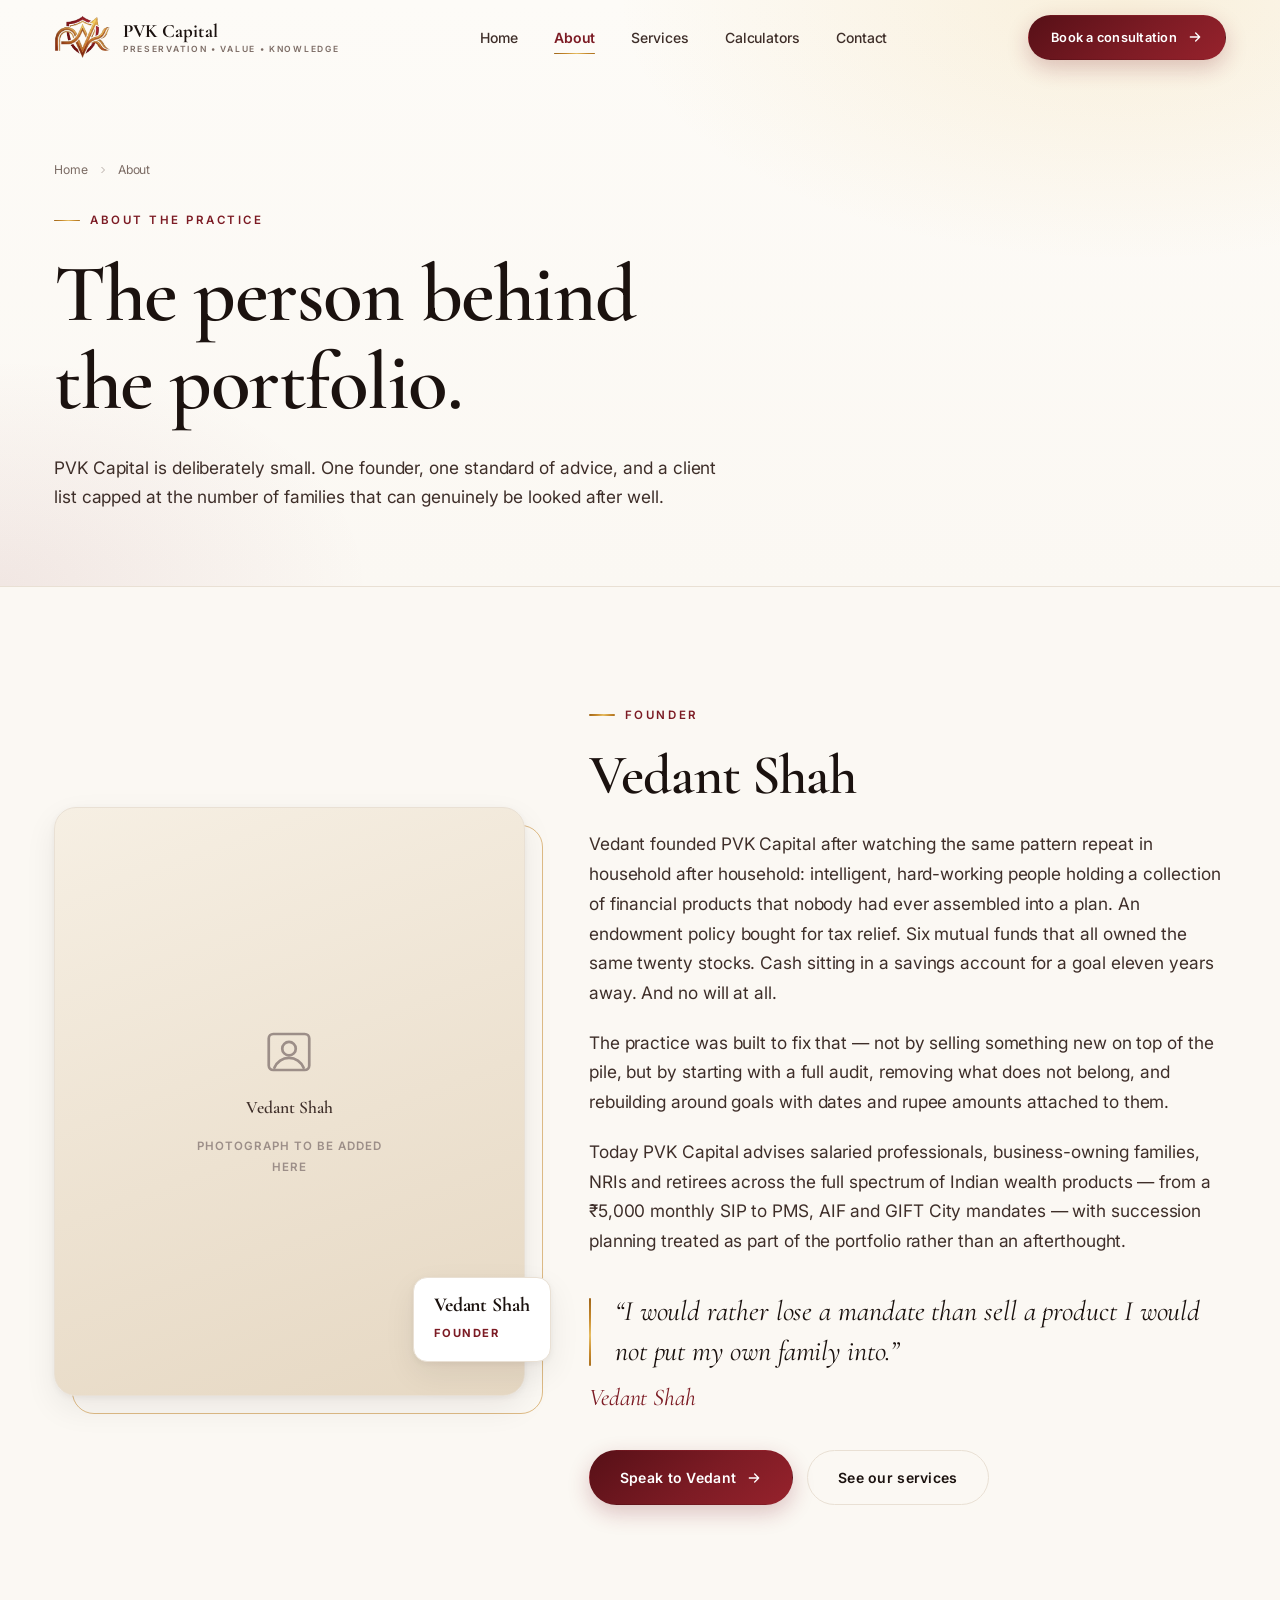
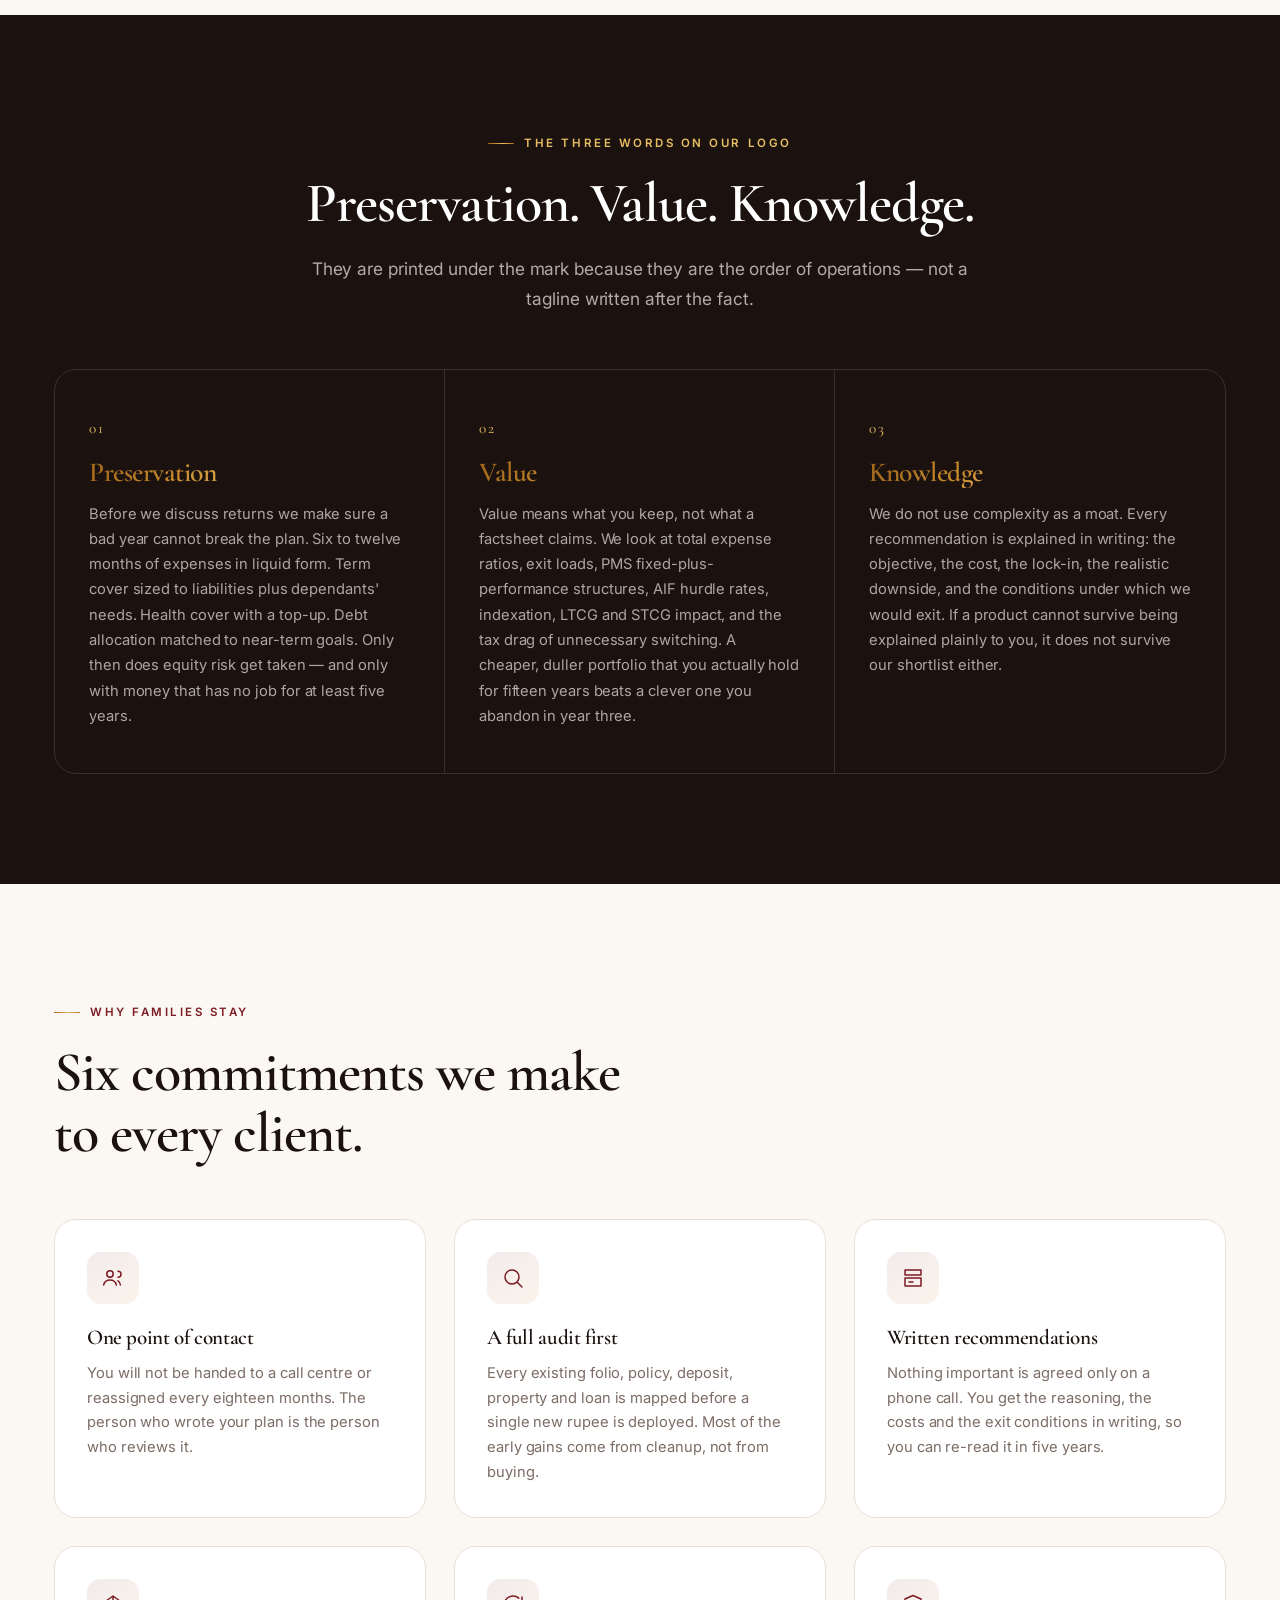
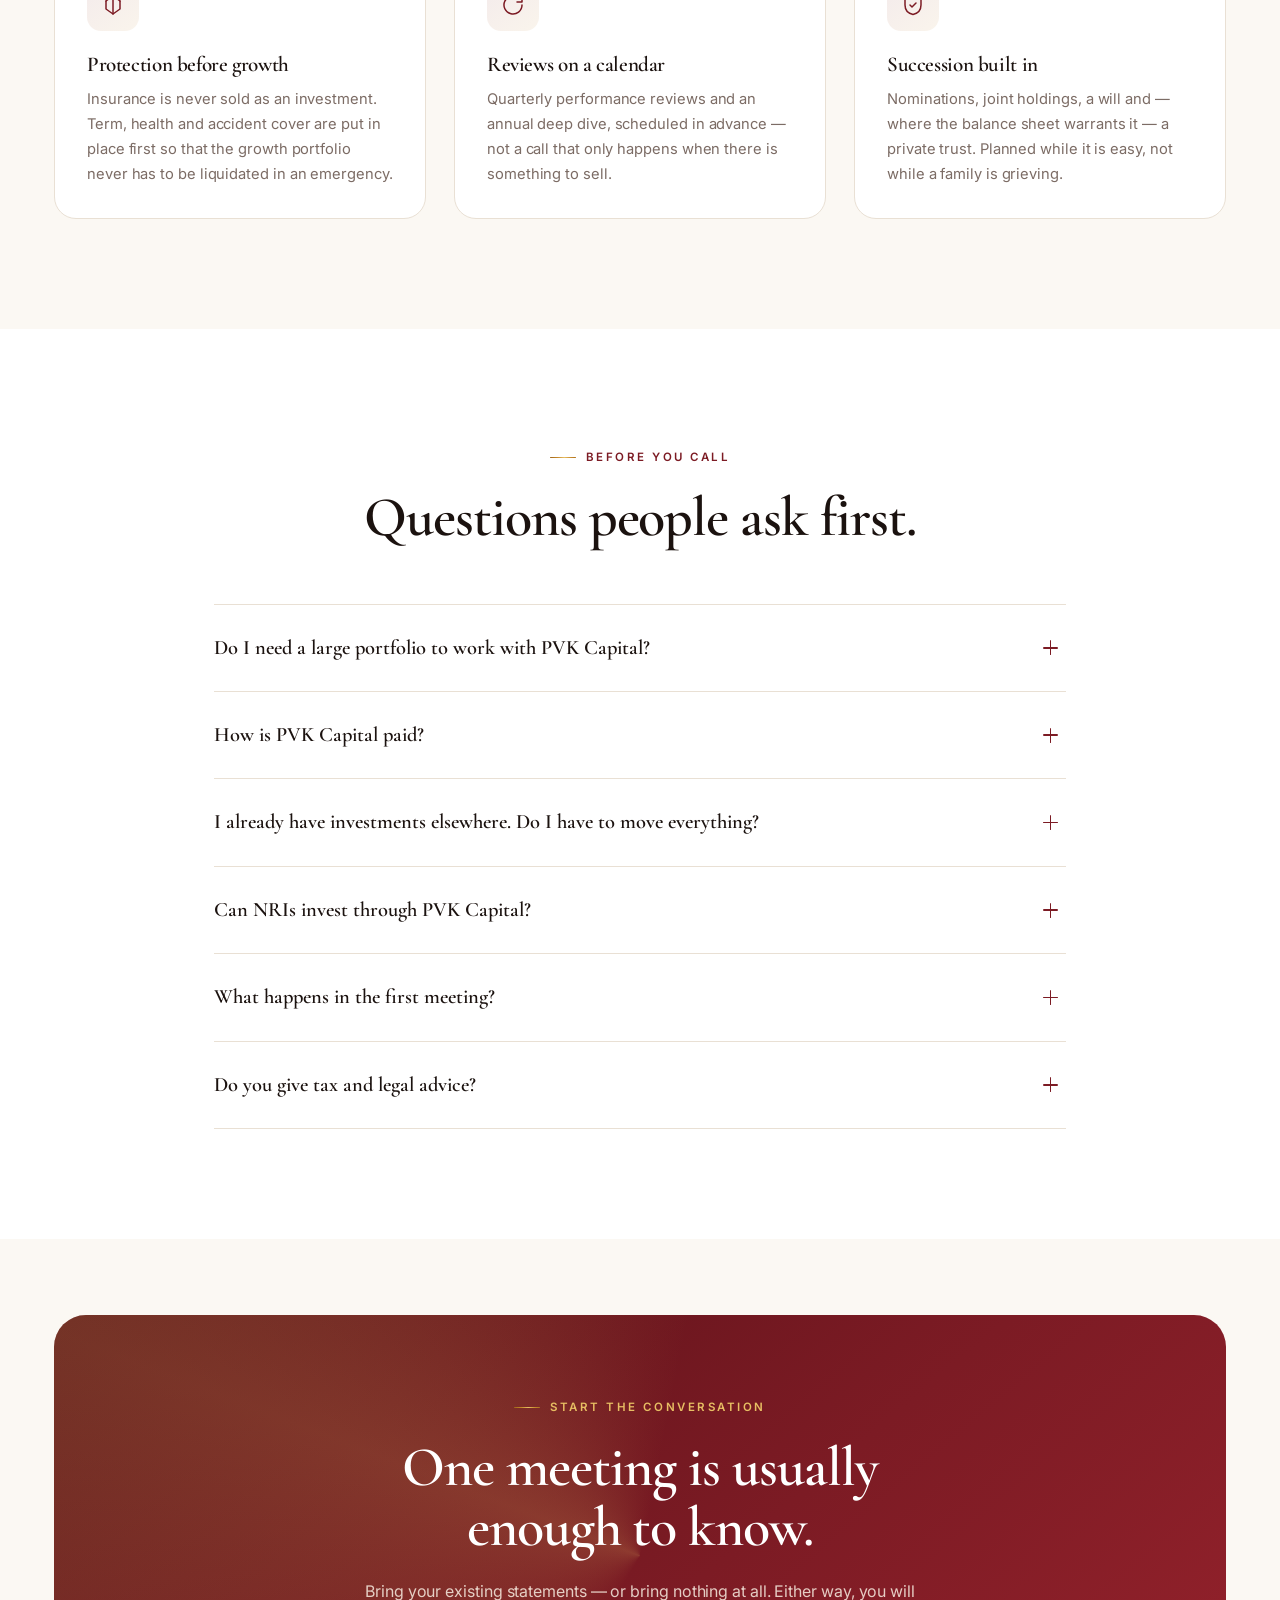
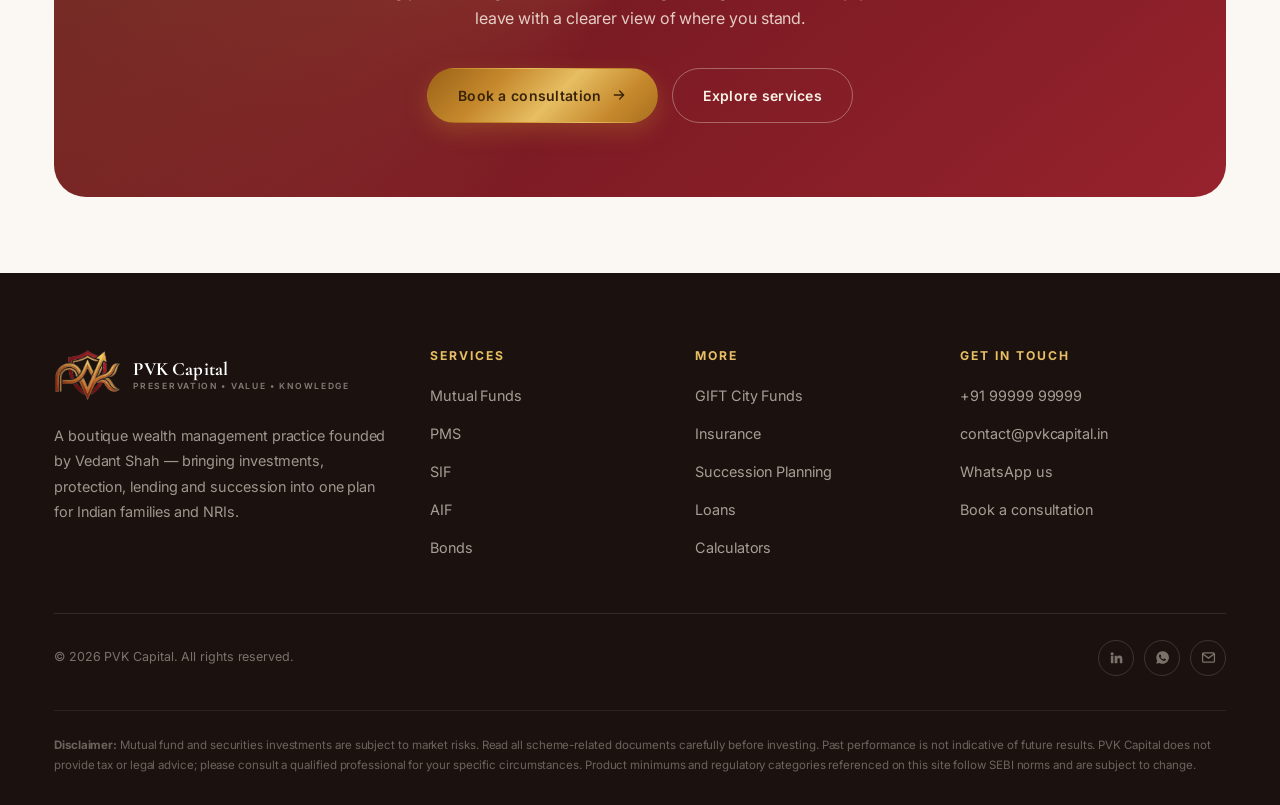
==== commit 7d4804eb: "logo fix" ====
--- a/Frontend/about.html
+++ b/Frontend/about.html
@@ -6,7 +6,7 @@
 <title>About Vedant Shah — Founder | PVK Capital</title>
 <meta name="description" content="PVK Capital was founded by Vedant Shah on three principles: Preservation, Value and Knowledge. Read the philosophy behind the practice and how we work with client families.">
 <meta name="theme-color" content="#7C1B24">
-<link rel="icon" type="image/png" href="assets/img/pvk-logo.png">
+<link rel="icon" type="image/svg+xml" href="assets/img/pvk-icon.svg">
 <link rel="preconnect" href="https://fonts.googleapis.com">
 <link rel="preconnect" href="https://fonts.gstatic.com" crossorigin>
 <link href="https://fonts.googleapis.com/css2?family=Cormorant+Garamond:ital,wght@0,400;0,500;0,600;0,700;1,400;1,600&family=Inter:wght@400;500;600;700&display=swap" rel="stylesheet">
@@ -19,7 +19,7 @@
 <header class="nav">
   <div class="wrap">
     <a class="brand" href="index.html" aria-label="PVK Capital — home">
-      <img src="assets/img/pvk-logo.png" alt="PVK Capital">
+      <img src="assets/img/pvk-icon.svg" alt="PVK Capital">
       <span class="brand-txt"><b>PVK Capital</b><span>Preservation • Value • Knowledge</span></span>
     </a>
     <nav class="nav-links" aria-label="Primary">
@@ -315,7 +315,7 @@
     <div class="footer-top">
       <div>
         <a class="brand" href="index.html">
-          <img src="assets/img/pvk-logo.png" alt="PVK Capital" style="height:52px;filter:brightness(1.08)">
+          <img src="assets/img/pvk-icon.svg" alt="PVK Capital" style="height:52px">
           <span class="brand-txt"><b>PVK Capital</b><span>Preservation • Value • Knowledge</span></span>
         </a>
         <p class="footer-about">
--- a/Frontend/assets/css/style.css
+++ b/Frontend/assets/css/style.css
@@ -259,7 +259,6 @@
 .float-card span{font-size:.7rem;letter-spacing:.1em;text-transform:uppercase;color:var(--muted);font-weight:600}
 .fc-1{top:6%;left:-6%;animation:floaty 6s ease-in-out infinite}
 .fc-2{bottom:9%;right:-5%;animation:floaty 6s ease-in-out 1.6s infinite}
-.fc-3{bottom:34%;left:-11%;animation:floaty 7s ease-in-out .9s infinite}
 @keyframes floaty{0%,100%{transform:translateY(0)}50%{transform:translateY(-13px)}}
 
 /* Scroll cue */
@@ -434,7 +433,7 @@
 .field-val:focus-within{border-color:var(--maroon);box-shadow:0 0 0 3px rgba(124,27,36,.09)}
 .field-val i{font-style:normal;font-size:.9rem;color:var(--muted);font-weight:600}
 .field-val input{
-  width:92px;border:0;background:transparent;text-align:right;font-size:.98rem;font-weight:700;
+  width:106px;border:0;background:transparent;text-align:right;font-size:.98rem;font-weight:700;
   color:var(--ink);outline:none;font-variant-numeric:tabular-nums;
 }
 .field-val input::-webkit-outer-spin-button,.field-val input::-webkit-inner-spin-button{-webkit-appearance:none;margin:0}
@@ -632,7 +631,7 @@
 @media (max-width:1080px){
   .hero-grid{grid-template-columns:1fr;gap:56px}
   .hero-visual{max-width:460px;margin-inline:auto;width:100%}
-  .fc-1{left:-2%}.fc-3{left:-4%}.fc-2{right:-2%}
+  .fc-1{left:-2%}.fc-2{right:-2%}
   .footer-top{grid-template-columns:1fr 1fr;gap:38px}
   .contact-split{grid-template-columns:1fr;gap:40px}
   .founder{grid-template-columns:1fr;gap:52px}
@@ -665,12 +664,35 @@
   .calc-controls,.calc-out{padding:28px 22px}
   .float-card{padding:11px 14px}
   .float-card b{font-size:1rem}
-  .fc-3{display:none}
   .section{padding:66px 0}
   .footer-top{grid-template-columns:1fr}
   .founder-badge{right:0;bottom:-18px}
   .photo-frame::after{inset:14px -14px -14px 14px}
   .totop{right:16px;bottom:16px}
+
+  /* Full-width, stacked call-to-action buttons read better under a thumb than
+     a wrapped row of pills once the screen gets this narrow. */
+  .hero-actions,.cta-actions,.svc-cta{flex-direction:column;align-items:stretch}
+  .hero-actions .btn,.cta-actions .btn,.svc-cta .btn,.svc-cta .btn-ghost{width:100%}
+
+  /* iOS Safari zooms the viewport on focus of any input under 16px — keep every
+     form field and calculator field at or above that line on touch-width screens. */
+  .fg input,.fg select,.fg textarea,.field-val input{font-size:16px}
+
+  /* A long label next to a wide 9-digit rupee value can outgrow a narrow phone —
+     let the value drop to its own line instead of clipping or squeezing the label. */
+  .field-top{flex-wrap:wrap;row-gap:8px}
+  .field-top label{flex:1 1 100%}
+}
+
+@media (max-width:400px){
+  /* The tagline's letter-spacing makes it wide relative to its font-size; on the
+     smallest phones it crowds the burger button, so drop it and keep just the name. */
+  .brand-txt span{display:none}
+  .hero h1{font-size:clamp(2.2rem,9vw,2.7rem)}
+  .h-xl{font-size:clamp(2.1rem,9vw,2.6rem)}
+  .quote{font-size:1.2rem;padding-left:20px}
+  .calc-result-main b{font-size:clamp(1.85rem,9vw,2.4rem)}
 }
 
 /* ---------- 23. Motion / print ---------- */
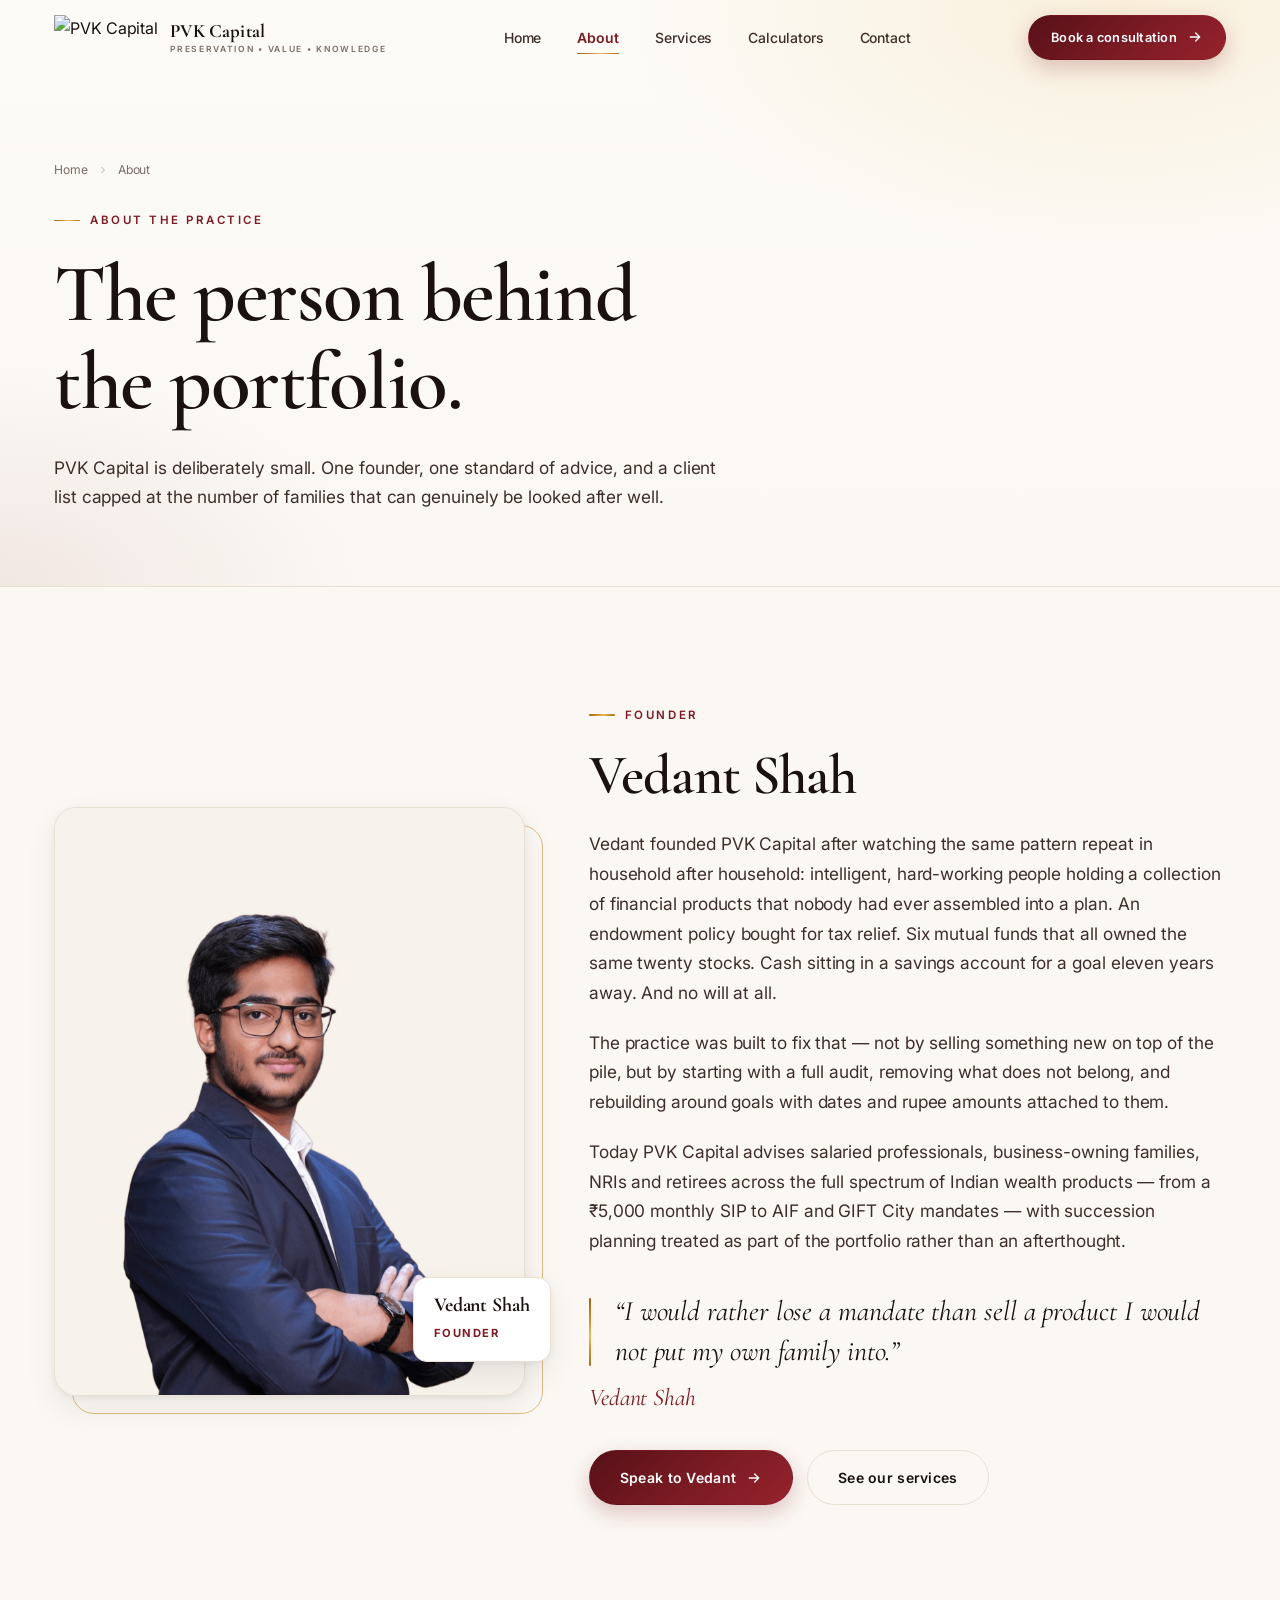
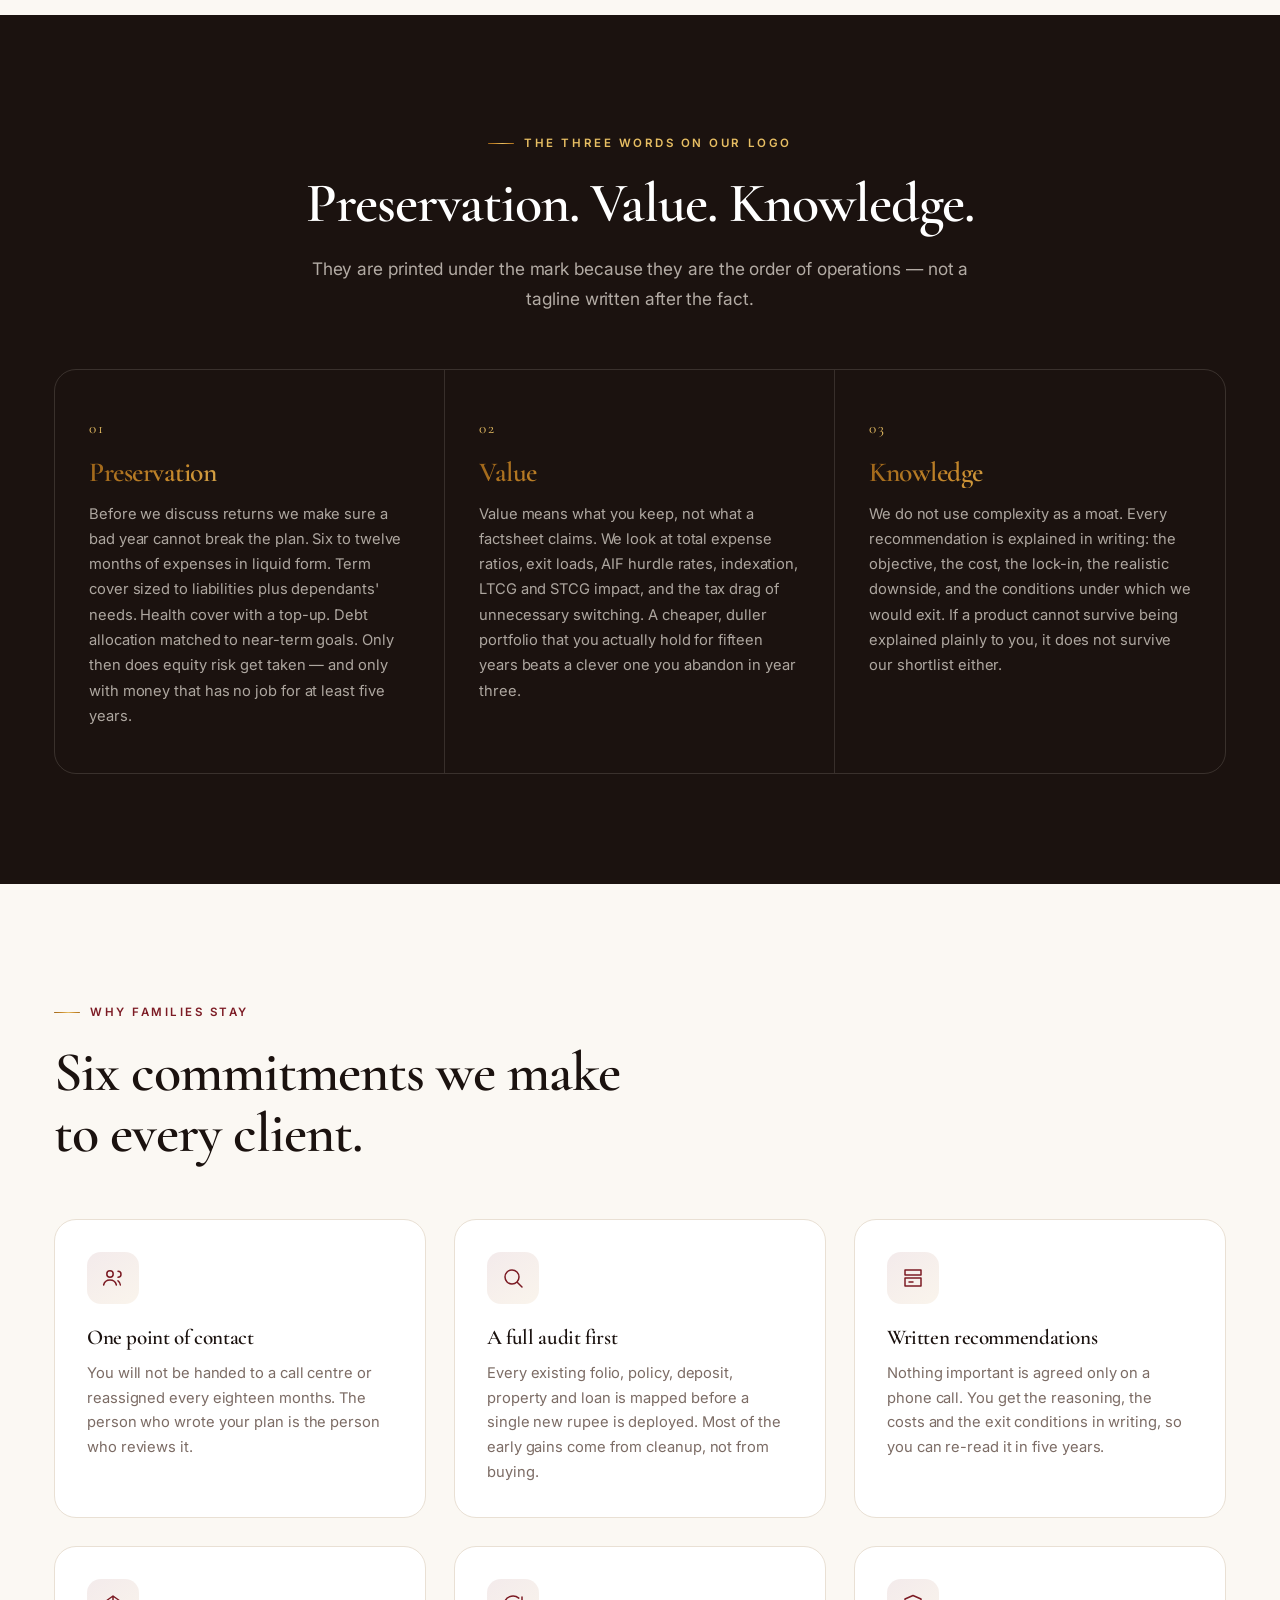
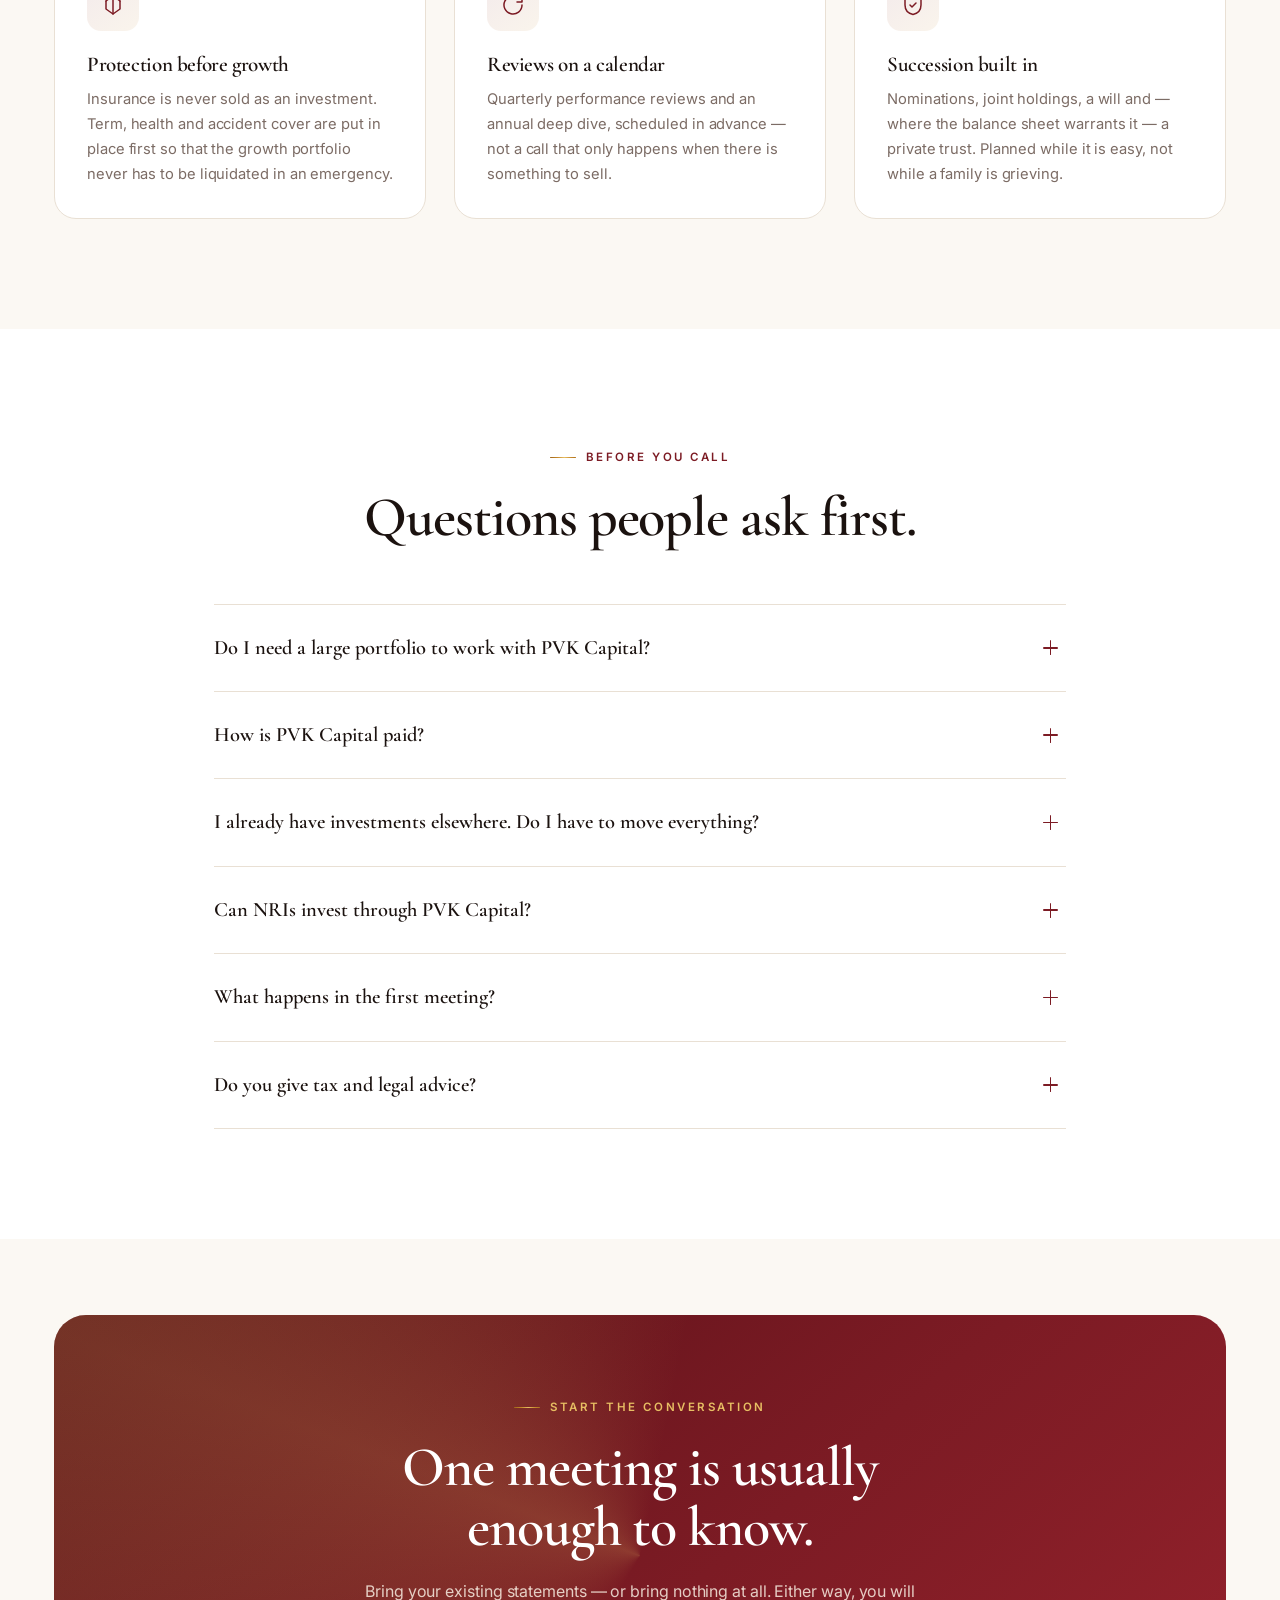
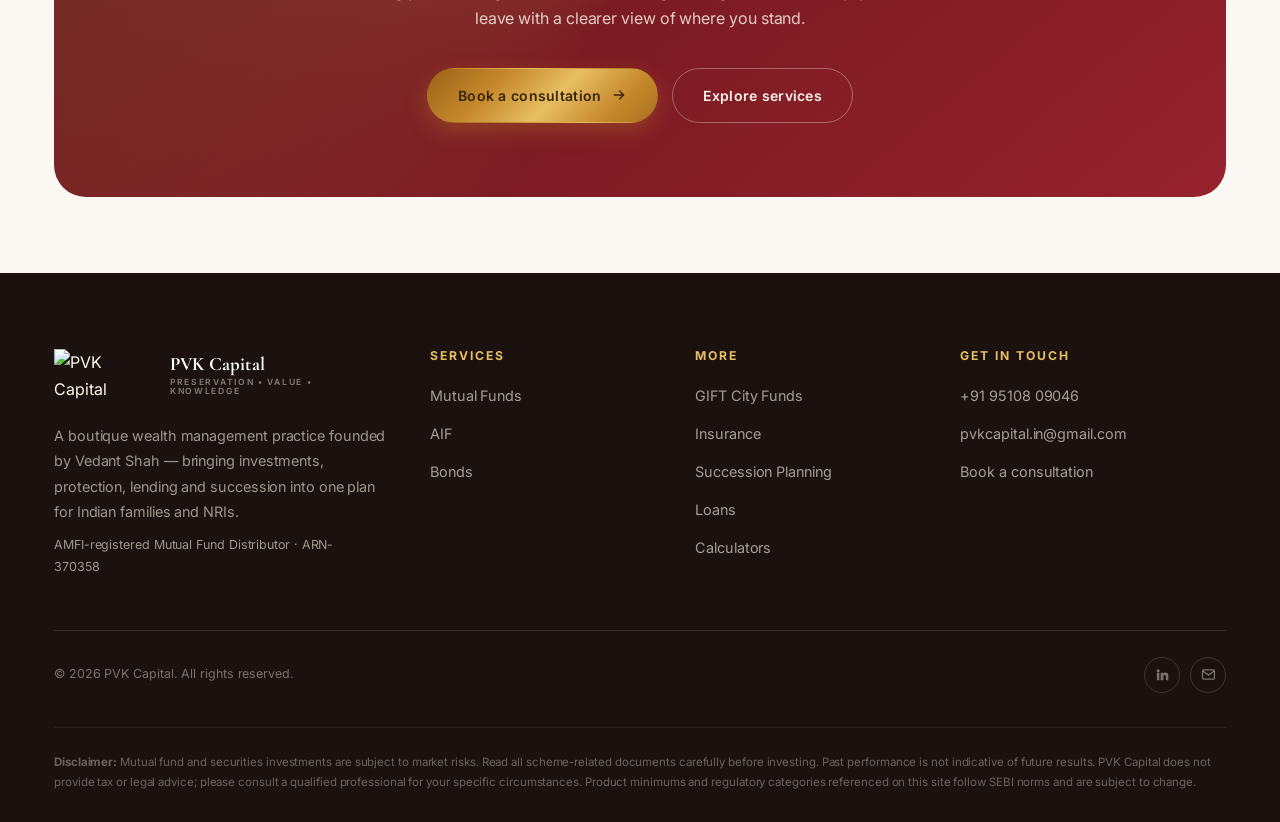
==== commit d407df59: "improvement 1.0" ====
--- a/Frontend/about.html
+++ b/Frontend/about.html
@@ -6,7 +6,7 @@
 <title>About Vedant Shah — Founder | PVK Capital</title>
 <meta name="description" content="PVK Capital was founded by Vedant Shah on three principles: Preservation, Value and Knowledge. Read the philosophy behind the practice and how we work with client families.">
 <meta name="theme-color" content="#7C1B24">
-<link rel="icon" type="image/svg+xml" href="assets/img/pvk-icon.svg">
+<link rel="icon" type="image/png" href="assets/img/pvk-logo.png">
 <link rel="preconnect" href="https://fonts.googleapis.com">
 <link rel="preconnect" href="https://fonts.gstatic.com" crossorigin>
 <link href="https://fonts.googleapis.com/css2?family=Cormorant+Garamond:ital,wght@0,400;0,500;0,600;0,700;1,400;1,600&family=Inter:wght@400;500;600;700&display=swap" rel="stylesheet">
@@ -19,7 +19,7 @@
 <header class="nav">
   <div class="wrap">
     <a class="brand" href="index.html" aria-label="PVK Capital — home">
-      <img src="assets/img/pvk-icon.svg" alt="PVK Capital">
+      <img src="assets/img/pvk-logo.png" alt="PVK Capital">
       <span class="brand-txt"><b>PVK Capital</b><span>Preservation • Value • Knowledge</span></span>
     </a>
     <nav class="nav-links" aria-label="Primary">
@@ -71,7 +71,6 @@
     <div class="founder">
       <div class="photo-frame" data-rv>
         <div class="photo-slot">
-          <!-- Replace with the founder's photograph: assets/img/founder.jpg (portrait 4:5, min 800×1000px) -->
           <img src="assets/img/founder.jpg" alt="Vedant Shah, Founder of PVK Capital">
           <div class="photo-ph">
             <svg viewBox="0 0 24 24" fill="none" stroke="currentColor" stroke-linecap="round" stroke-linejoin="round"><rect x="3" y="4" width="18" height="16" rx="2"/><circle cx="12" cy="10.5" r="3"/><path d="M5.5 19a7 7 0 0 1 13 0"/></svg>
@@ -102,7 +101,7 @@
         </p>
         <p class="lede" style="margin-top:20px">
           Today PVK Capital advises salaried professionals, business-owning families, NRIs and retirees
-          across the full spectrum of Indian wealth products — from a ₹5,000 monthly SIP to PMS, AIF and
+          across the full spectrum of Indian wealth products — from a ₹5,000 monthly SIP to AIF and
           GIFT City mandates — with succession planning treated as part of the portfolio rather than an
           afterthought.
         </p>
@@ -150,7 +149,7 @@
         <h3 class="gold-text">Value</h3>
         <p>
           Value means what you keep, not what a factsheet claims. We look at total expense ratios, exit
-          loads, PMS fixed-plus-performance structures, AIF hurdle rates, indexation, LTCG and STCG impact,
+          loads, AIF hurdle rates, indexation, LTCG and STCG impact,
           and the tax drag of unnecessary switching. A cheaper, duller portfolio that you actually hold for
           fifteen years beats a clever one you abandon in year three.
         </p>
@@ -230,7 +229,7 @@
         <div class="acc-a"><div class="acc-a-inner">
           No. A mutual fund SIP can start from ₹500 a month, and plenty of our client relationships began
           exactly there. What matters more than the opening amount is whether you intend to build
-          methodically over time. Some mandates — PMS, SIF and AIF — carry regulatory minimums set by SEBI,
+          methodically over time. Some mandates — like AIF — carry regulatory minimums set by SEBI,
           and we will tell you plainly when a product is not yet appropriate for your size rather than
           stretching you into it.
         </div></div>
@@ -263,7 +262,7 @@
         <button class="acc-q" type="button">Can NRIs invest through PVK Capital?</button>
         <div class="acc-a"><div class="acc-a-inner">
           Yes. We work with NRIs on repatriable (NRE) and non-repatriable (NRO) structures, mutual funds,
-          bonds, PMS where eligible, and GIFT City routes that avoid some of the friction NRIs face with
+          bonds, and GIFT City routes that avoid some of the friction NRIs face with
           domestic products. Tax residency and treaty position matter a great deal here, so we coordinate
           with your tax adviser in the destination country before recommending a structure.
         </div></div>
@@ -315,20 +314,19 @@
     <div class="footer-top">
       <div>
         <a class="brand" href="index.html">
-          <img src="assets/img/pvk-icon.svg" alt="PVK Capital" style="height:52px">
+          <img src="assets/img/pvk-logo.png" alt="PVK Capital" style="height:52px;filter:brightness(1.08)">
           <span class="brand-txt"><b>PVK Capital</b><span>Preservation • Value • Knowledge</span></span>
         </a>
         <p class="footer-about">
           A boutique wealth management practice founded by Vedant Shah — bringing investments,
           protection, lending and succession into one plan for Indian families and NRIs.
         </p>
+        <p class="footer-about" style="margin-top:10px;font-size:.78rem">AMFI-registered Mutual Fund Distributor · ARN-370358</p>
       </div>
       <div>
         <h4>Services</h4>
         <ul class="footer-links">
           <li><a href="services.html#mutual-funds">Mutual Funds</a></li>
-          <li><a href="services.html#pms">PMS</a></li>
-          <li><a href="services.html#sif">SIF</a></li>
           <li><a href="services.html#aif">AIF</a></li>
           <li><a href="services.html#bonds">Bonds</a></li>
         </ul>
@@ -346,9 +344,8 @@
       <div>
         <h4>Get in touch</h4>
         <ul class="footer-links">
-          <li><a href="tel:+919999999999">+91 99999 99999</a></li>
-          <li><a data-inbox data-inbox-text href="mailto:contact@pvkcapital.in">contact@pvkcapital.in</a></li>
-          <li><a data-whatsapp href="https://wa.me/919999999999" target="_blank" rel="noopener">WhatsApp us</a></li>
+          <li><a href="tel:+919510809046">+91 95108 09046</a></li>
+          <li><a data-inbox data-inbox-text href="mailto:pvkcapital.in@gmail.com">pvkcapital.in@gmail.com</a></li>
           <li><a href="contact.html#enquiry">Book a consultation</a></li>
         </ul>
       </div>
@@ -358,8 +355,7 @@
       <span>© <span data-year>2026</span> PVK Capital. All rights reserved.</span>
       <div class="socials">
         <a href="#" aria-label="LinkedIn"><svg viewBox="0 0 24 24" fill="currentColor"><path d="M4.98 3.5a2.5 2.5 0 1 1 0 5 2.5 2.5 0 0 1 0-5zM3 9h4v12H3zM9 9h3.8v1.7h.05a4.2 4.2 0 0 1 3.75-2c4 0 4.75 2.6 4.75 6V21h-4v-5.4c0-1.3 0-3-1.8-3s-2.1 1.4-2.1 2.9V21H9z"/></svg></a>
-        <a data-whatsapp href="https://wa.me/919999999999" target="_blank" rel="noopener" aria-label="WhatsApp"><svg viewBox="0 0 24 24" fill="currentColor"><path d="M12 2a10 10 0 0 0-8.6 15L2 22l5.2-1.4A10 10 0 1 0 12 2zm5.2 14.1c-.2.6-1.2 1.2-1.7 1.2-.5.1-1 .2-3.3-.7a11.6 11.6 0 0 1-4.8-4.2c-.4-.5-1-1.5-1-2.8s.7-2 .9-2.3a1 1 0 0 1 .7-.3h.5c.2 0 .4 0 .6.5l.8 2c.1.2.1.4 0 .5l-.3.5-.4.4c-.1.1-.3.3-.1.6a8.6 8.6 0 0 0 1.6 2 7.8 7.8 0 0 0 2.2 1.4c.3.1.5.1.6 0l1-1.2c.2-.2.4-.2.6-.1l2 1c.3.1.5.2.5.3a2 2 0 0 1-.4 1.2z"/></svg></a>
-        <a data-inbox href="mailto:contact@pvkcapital.in" aria-label="Email"><svg viewBox="0 0 24 24" fill="none" stroke="currentColor" stroke-width="2"><rect x="2.5" y="4.5" width="19" height="15" rx="2"/><path d="M3 6.5l9 6.5 9-6.5"/></svg></a>
+        <a data-inbox href="mailto:pvkcapital.in@gmail.com" aria-label="Email"><svg viewBox="0 0 24 24" fill="none" stroke="currentColor" stroke-width="2"><rect x="2.5" y="4.5" width="19" height="15" rx="2"/><path d="M3 6.5l9 6.5 9-6.5"/></svg></a>
       </div>
     </div>
 
--- a/Frontend/assets/css/style.css
+++ b/Frontend/assets/css/style.css
@@ -340,7 +340,7 @@
   border:1px solid var(--line);display:grid;place-items:center;box-shadow:var(--shadow-m);
 }
 .photo-slot img{width:100%;height:100%;object-fit:cover;object-position:center top}
-.photo-ph{display:flex;flex-direction:column;align-items:center;gap:14px;padding:30px;text-align:center}
+.photo-ph{display:none;flex-direction:column;align-items:center;gap:14px;padding:30px;text-align:center}
 .photo-ph svg{width:54px;height:54px;color:var(--muted-2);stroke-width:1.2}
 .photo-ph b{font-family:var(--serif);font-size:1.1rem;color:var(--ink-2);font-weight:600}
 .photo-ph span{font-size:.72rem;letter-spacing:.09em;text-transform:uppercase;color:var(--muted-2);font-weight:600;max-width:26ch;line-height:1.8}
@@ -367,6 +367,7 @@
 .triad-item p{font-size:.92rem;color:rgba(243,237,228,.68);line-height:1.72}
 
 /* ---------- 13. Process timeline ---------- */
+.process-sticky{position:sticky;top:120px}
 .timeline{position:relative;display:grid;gap:0}
 .timeline::before{
   content:"";position:absolute;left:23px;top:14px;bottom:14px;width:1.5px;background:var(--line);
@@ -433,7 +434,7 @@
 .field-val:focus-within{border-color:var(--maroon);box-shadow:0 0 0 3px rgba(124,27,36,.09)}
 .field-val i{font-style:normal;font-size:.9rem;color:var(--muted);font-weight:600}
 .field-val input{
-  width:106px;border:0;background:transparent;text-align:right;font-size:.98rem;font-weight:700;
+  width:92px;border:0;background:transparent;text-align:right;font-size:.98rem;font-weight:700;
   color:var(--ink);outline:none;font-variant-numeric:tabular-nums;
 }
 .field-val input::-webkit-outer-spin-button,.field-val input::-webkit-inner-spin-button{-webkit-appearance:none;margin:0}
@@ -657,6 +658,7 @@
 @media (max-width:620px){
   .wrap{padding-inline:18px}
   .grid-3,.grid-2,.grid-4{grid-template-columns:1fr}
+  .process-sticky{position:static;top:auto}
   .stats{grid-template-columns:1fr}
   .stat{border-right:0;border-bottom:1px solid var(--line)}
   .stat:last-child{border-bottom:0}
@@ -669,30 +671,6 @@
   .founder-badge{right:0;bottom:-18px}
   .photo-frame::after{inset:14px -14px -14px 14px}
   .totop{right:16px;bottom:16px}
-
-  /* Full-width, stacked call-to-action buttons read better under a thumb than
-     a wrapped row of pills once the screen gets this narrow. */
-  .hero-actions,.cta-actions,.svc-cta{flex-direction:column;align-items:stretch}
-  .hero-actions .btn,.cta-actions .btn,.svc-cta .btn,.svc-cta .btn-ghost{width:100%}
-
-  /* iOS Safari zooms the viewport on focus of any input under 16px — keep every
-     form field and calculator field at or above that line on touch-width screens. */
-  .fg input,.fg select,.fg textarea,.field-val input{font-size:16px}
-
-  /* A long label next to a wide 9-digit rupee value can outgrow a narrow phone —
-     let the value drop to its own line instead of clipping or squeezing the label. */
-  .field-top{flex-wrap:wrap;row-gap:8px}
-  .field-top label{flex:1 1 100%}
-}
-
-@media (max-width:400px){
-  /* The tagline's letter-spacing makes it wide relative to its font-size; on the
-     smallest phones it crowds the burger button, so drop it and keep just the name. */
-  .brand-txt span{display:none}
-  .hero h1{font-size:clamp(2.2rem,9vw,2.7rem)}
-  .h-xl{font-size:clamp(2.1rem,9vw,2.6rem)}
-  .quote{font-size:1.2rem;padding-left:20px}
-  .calc-result-main b{font-size:clamp(1.85rem,9vw,2.4rem)}
 }
 
 /* ---------- 23. Motion / print ---------- */
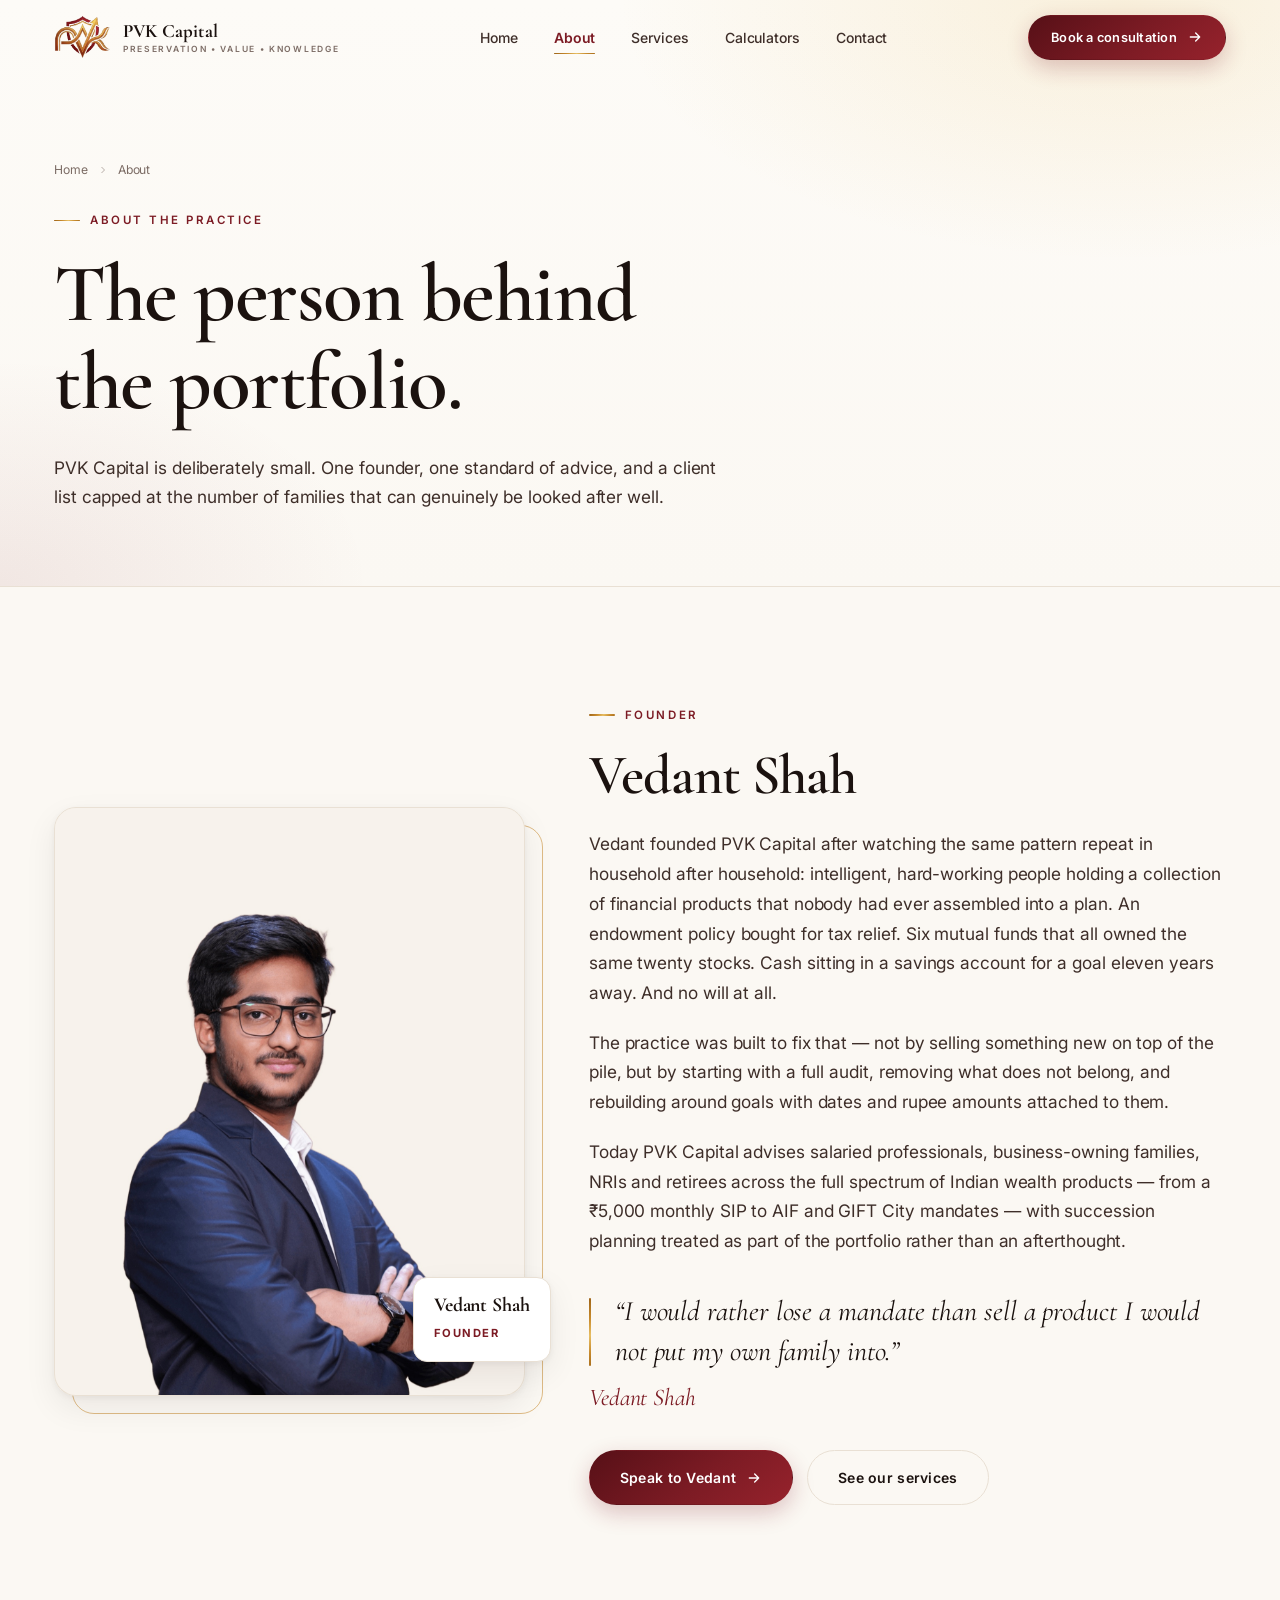
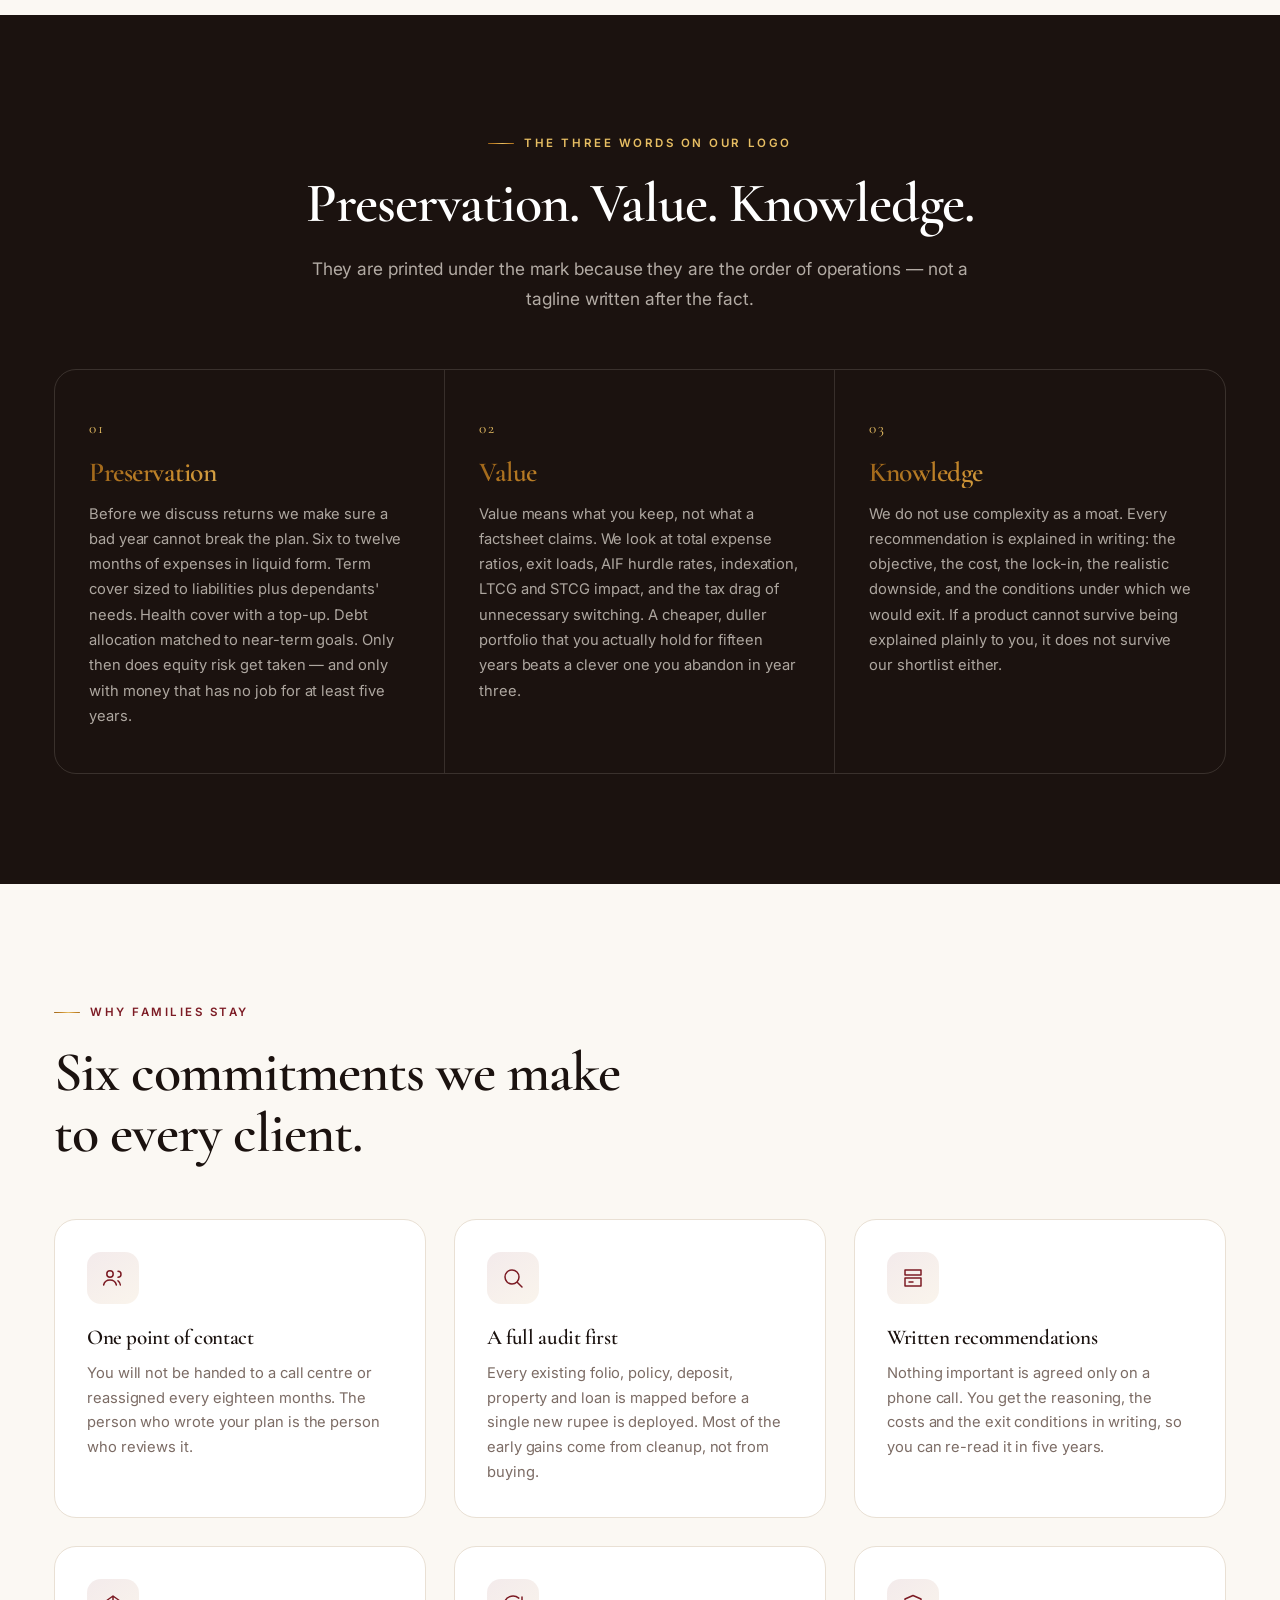
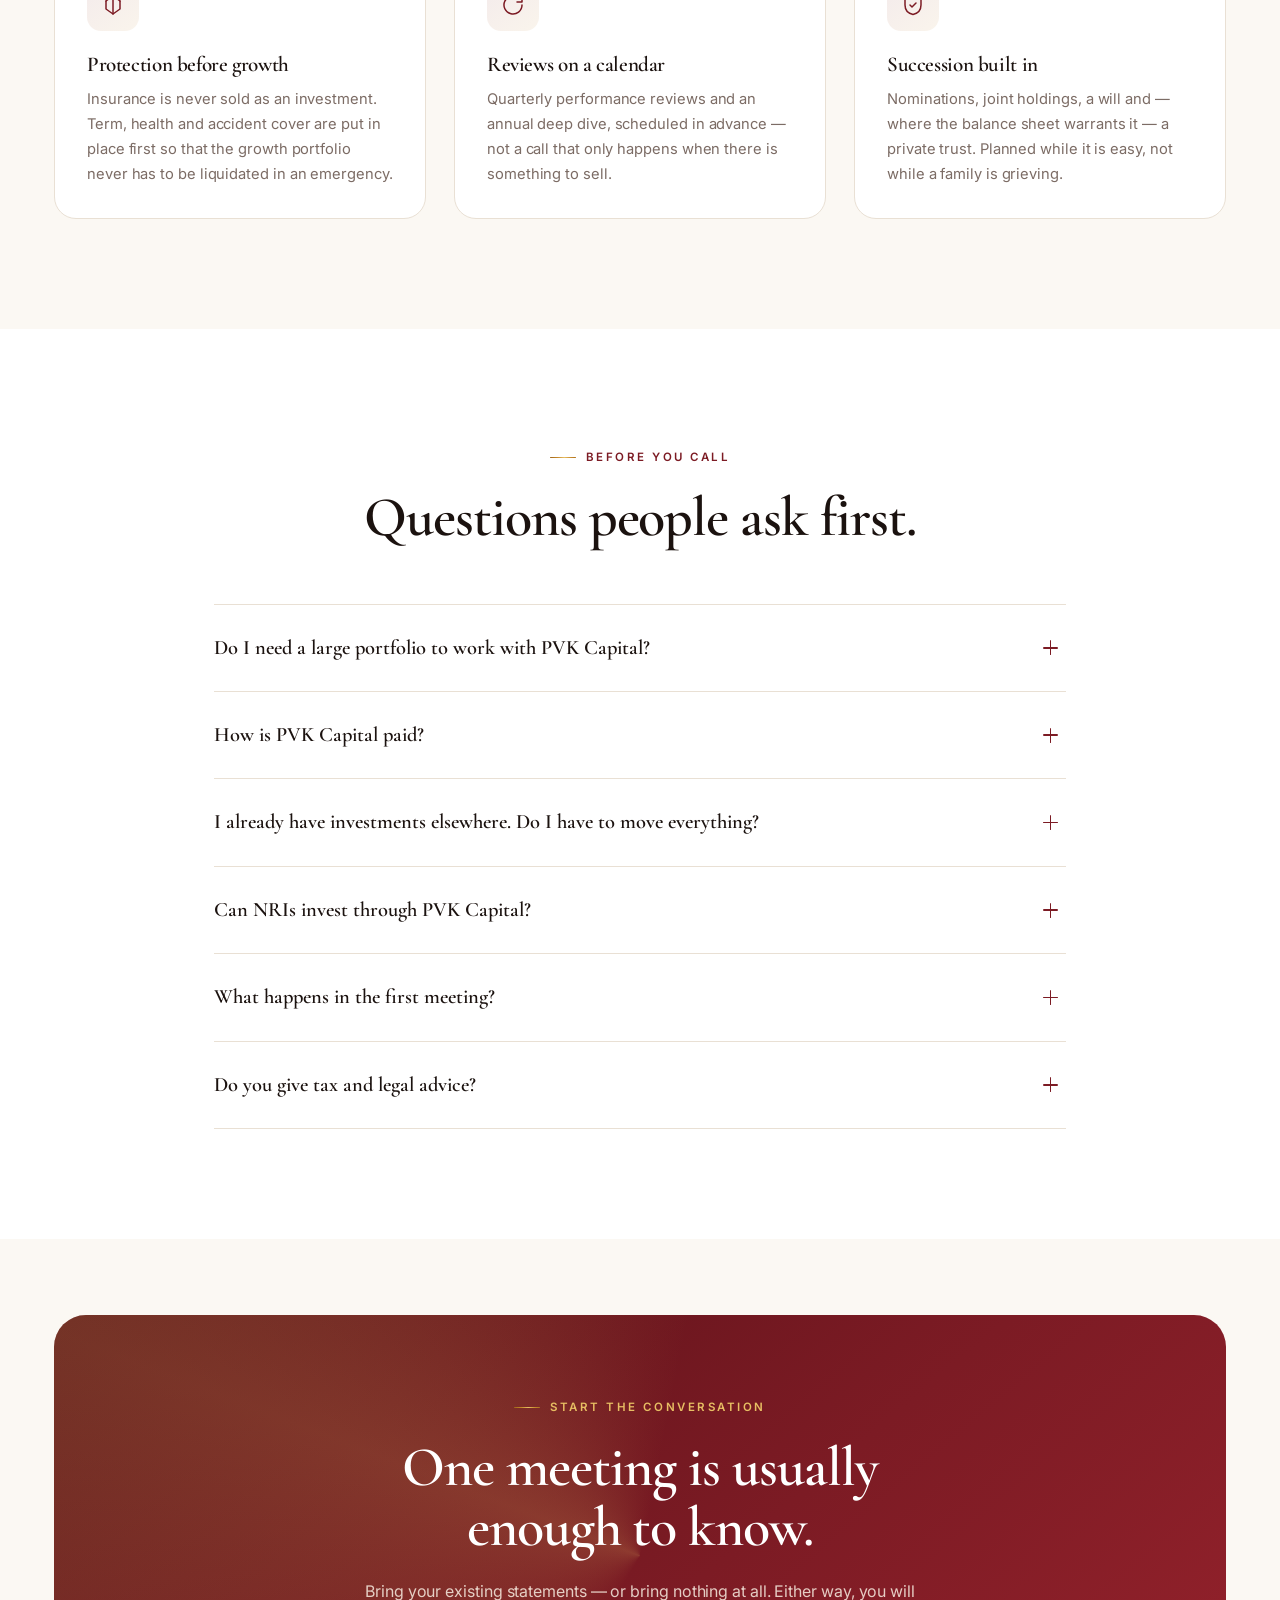
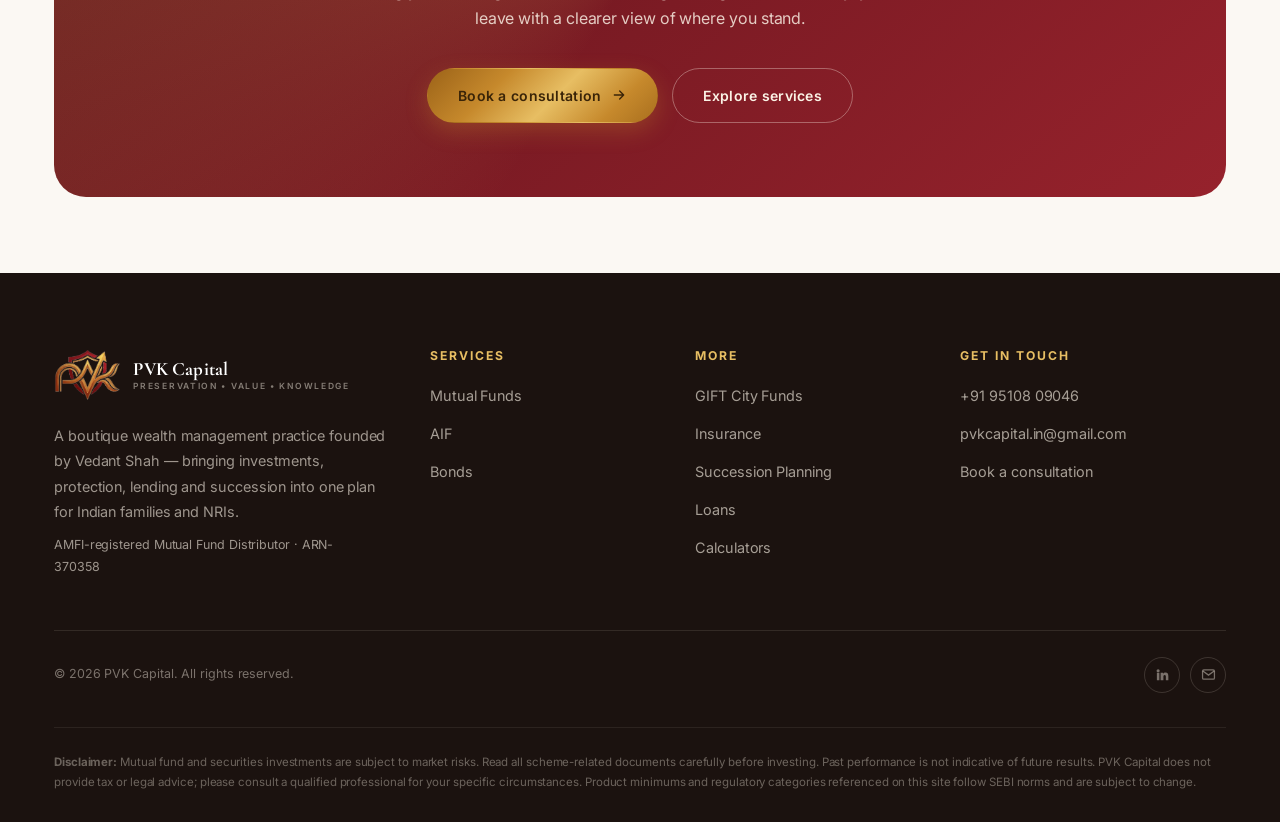
==== commit a0486ec9: "Merge pull request #1 from Rishabh764/feature-test improvement 1.0" ====
--- a/Frontend/about.html
+++ b/Frontend/about.html
@@ -6,7 +6,7 @@
 <title>About Vedant Shah — Founder | PVK Capital</title>
 <meta name="description" content="PVK Capital was founded by Vedant Shah on three principles: Preservation, Value and Knowledge. Read the philosophy behind the practice and how we work with client families.">
 <meta name="theme-color" content="#7C1B24">
-<link rel="icon" type="image/png" href="assets/img/pvk-logo.png">
+<link rel="icon" type="image/svg+xml" href="assets/img/pvk-icon.svg">
 <link rel="preconnect" href="https://fonts.googleapis.com">
 <link rel="preconnect" href="https://fonts.gstatic.com" crossorigin>
 <link href="https://fonts.googleapis.com/css2?family=Cormorant+Garamond:ital,wght@0,400;0,500;0,600;0,700;1,400;1,600&family=Inter:wght@400;500;600;700&display=swap" rel="stylesheet">
@@ -19,7 +19,7 @@
 <header class="nav">
   <div class="wrap">
     <a class="brand" href="index.html" aria-label="PVK Capital — home">
-      <img src="assets/img/pvk-logo.png" alt="PVK Capital">
+      <img src="assets/img/pvk-icon.svg" alt="PVK Capital">
       <span class="brand-txt"><b>PVK Capital</b><span>Preservation • Value • Knowledge</span></span>
     </a>
     <nav class="nav-links" aria-label="Primary">
@@ -314,7 +314,7 @@
     <div class="footer-top">
       <div>
         <a class="brand" href="index.html">
-          <img src="assets/img/pvk-logo.png" alt="PVK Capital" style="height:52px;filter:brightness(1.08)">
+          <img src="assets/img/pvk-icon.svg" alt="PVK Capital" style="height:52px">
           <span class="brand-txt"><b>PVK Capital</b><span>Preservation • Value • Knowledge</span></span>
         </a>
         <p class="footer-about">
--- a/Frontend/assets/css/style.css
+++ b/Frontend/assets/css/style.css
@@ -434,7 +434,7 @@
 .field-val:focus-within{border-color:var(--maroon);box-shadow:0 0 0 3px rgba(124,27,36,.09)}
 .field-val i{font-style:normal;font-size:.9rem;color:var(--muted);font-weight:600}
 .field-val input{
-  width:92px;border:0;background:transparent;text-align:right;font-size:.98rem;font-weight:700;
+  width:106px;border:0;background:transparent;text-align:right;font-size:.98rem;font-weight:700;
   color:var(--ink);outline:none;font-variant-numeric:tabular-nums;
 }
 .field-val input::-webkit-outer-spin-button,.field-val input::-webkit-inner-spin-button{-webkit-appearance:none;margin:0}
@@ -671,6 +671,30 @@
   .founder-badge{right:0;bottom:-18px}
   .photo-frame::after{inset:14px -14px -14px 14px}
   .totop{right:16px;bottom:16px}
+
+  /* Full-width, stacked call-to-action buttons read better under a thumb than
+     a wrapped row of pills once the screen gets this narrow. */
+  .hero-actions,.cta-actions,.svc-cta{flex-direction:column;align-items:stretch}
+  .hero-actions .btn,.cta-actions .btn,.svc-cta .btn,.svc-cta .btn-ghost{width:100%}
+
+  /* iOS Safari zooms the viewport on focus of any input under 16px — keep every
+     form field and calculator field at or above that line on touch-width screens. */
+  .fg input,.fg select,.fg textarea,.field-val input{font-size:16px}
+
+  /* A long label next to a wide 9-digit rupee value can outgrow a narrow phone —
+     let the value drop to its own line instead of clipping or squeezing the label. */
+  .field-top{flex-wrap:wrap;row-gap:8px}
+  .field-top label{flex:1 1 100%}
+}
+
+@media (max-width:400px){
+  /* The tagline's letter-spacing makes it wide relative to its font-size; on the
+     smallest phones it crowds the burger button, so drop it and keep just the name. */
+  .brand-txt span{display:none}
+  .hero h1{font-size:clamp(2.2rem,9vw,2.7rem)}
+  .h-xl{font-size:clamp(2.1rem,9vw,2.6rem)}
+  .quote{font-size:1.2rem;padding-left:20px}
+  .calc-result-main b{font-size:clamp(1.85rem,9vw,2.4rem)}
 }
 
 /* ---------- 23. Motion / print ---------- */
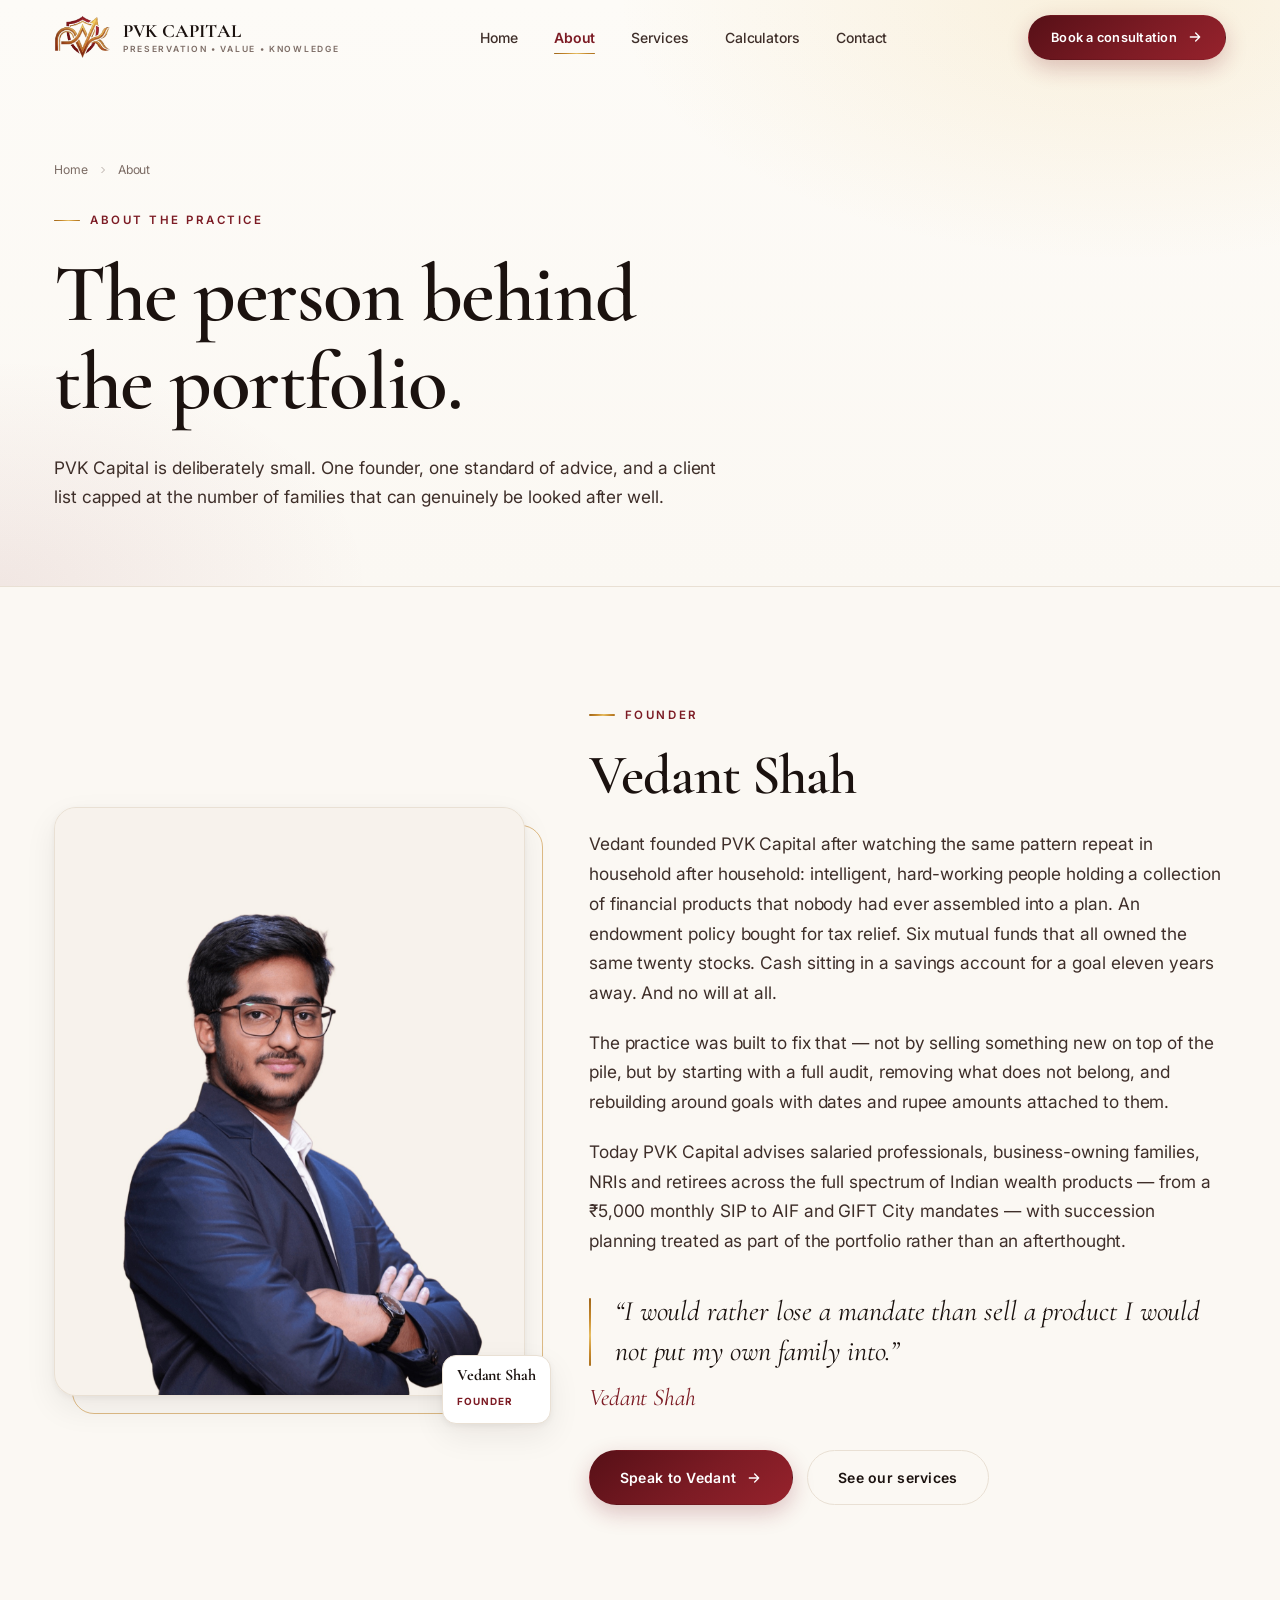
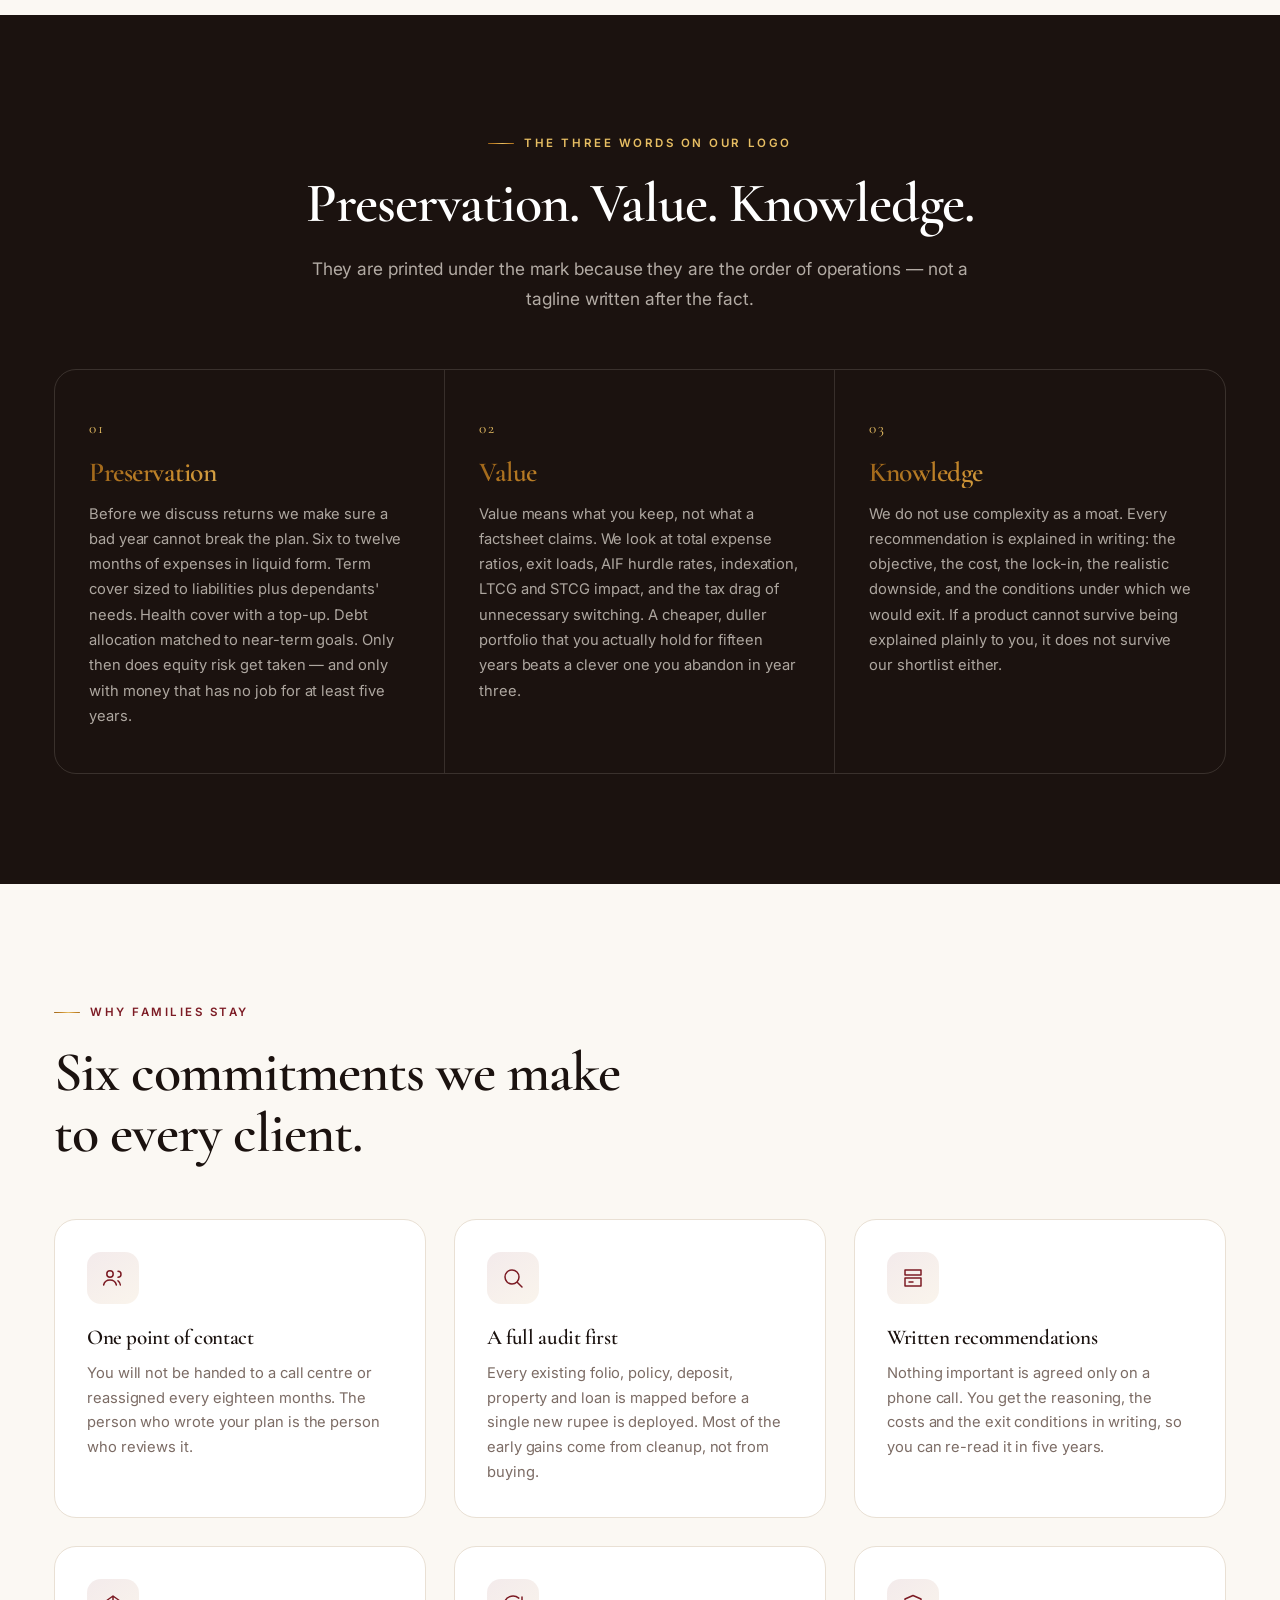
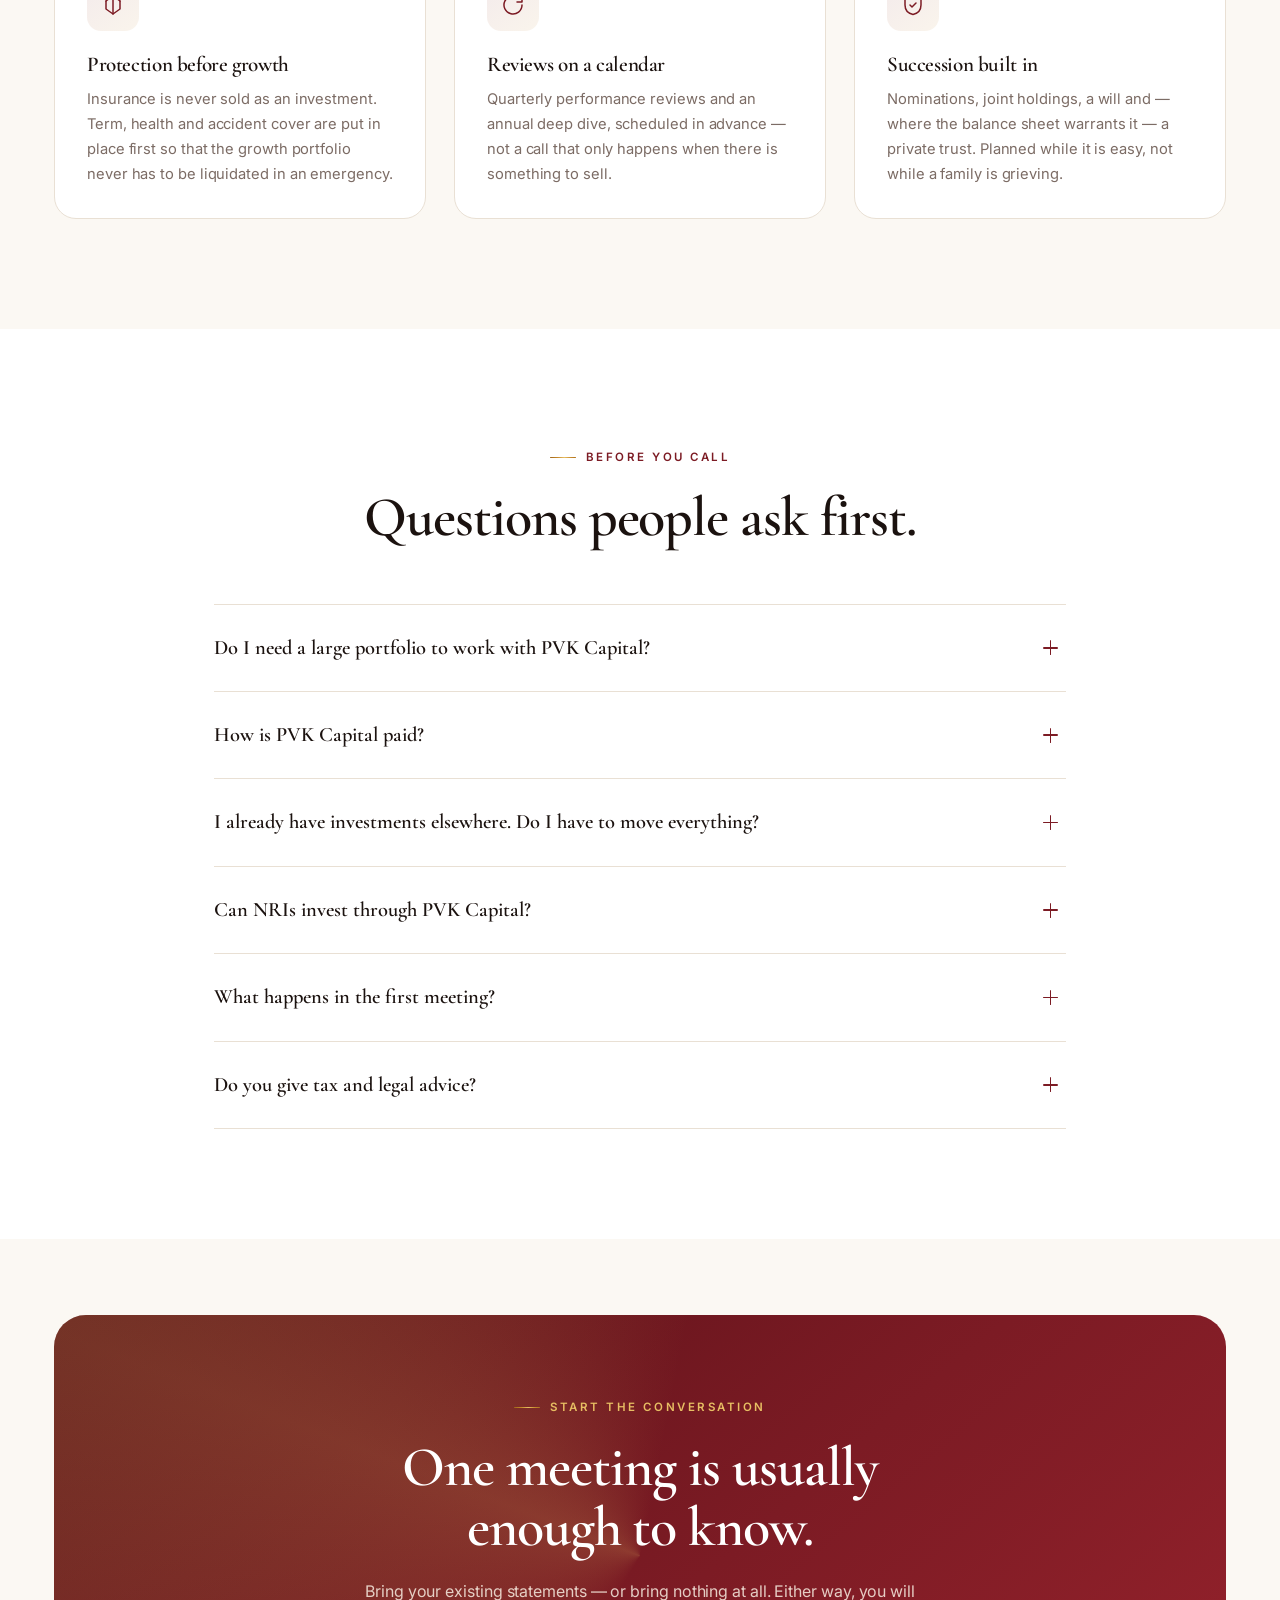
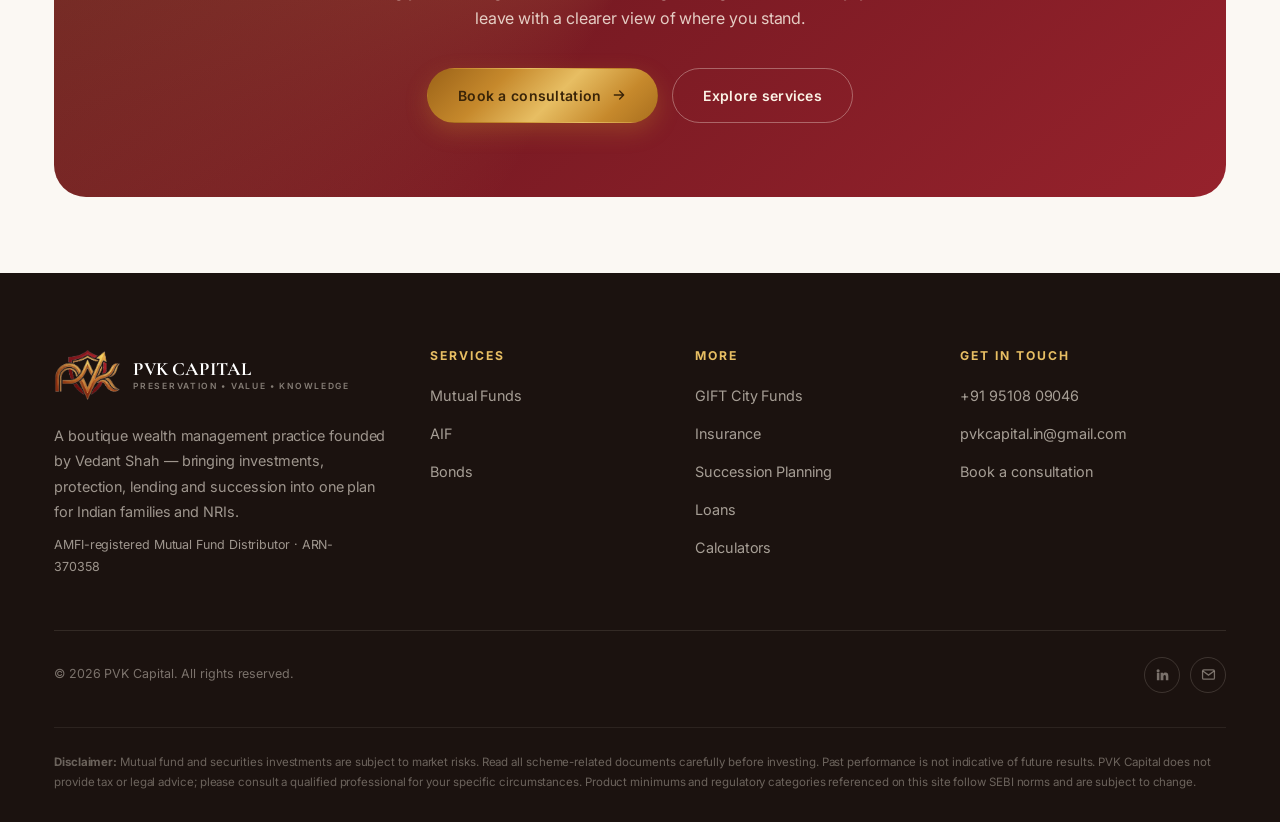
==== commit 153b811d: "mobile optimization" ====
--- a/Frontend/about.html
+++ b/Frontend/about.html
@@ -20,7 +20,7 @@
   <div class="wrap">
     <a class="brand" href="index.html" aria-label="PVK Capital — home">
       <img src="assets/img/pvk-icon.svg" alt="PVK Capital">
-      <span class="brand-txt"><b>PVK Capital</b><span>Preservation • Value • Knowledge</span></span>
+      <span class="brand-txt"><b>PVK CAPITAL</b><span>Preservation • Value • Knowledge</span></span>
     </a>
     <nav class="nav-links" aria-label="Primary">
       <a href="index.html">Home</a>
@@ -315,7 +315,7 @@
       <div>
         <a class="brand" href="index.html">
           <img src="assets/img/pvk-icon.svg" alt="PVK Capital" style="height:52px">
-          <span class="brand-txt"><b>PVK Capital</b><span>Preservation • Value • Knowledge</span></span>
+          <span class="brand-txt"><b>PVK CAPITAL</b><span>Preservation • Value • Knowledge</span></span>
         </a>
         <p class="footer-about">
           A boutique wealth management practice founded by Vedant Shah — bringing investments,
@@ -354,7 +354,7 @@
     <div class="footer-bottom">
       <span>© <span data-year>2026</span> PVK Capital. All rights reserved.</span>
       <div class="socials">
-        <a href="#" aria-label="LinkedIn"><svg viewBox="0 0 24 24" fill="currentColor"><path d="M4.98 3.5a2.5 2.5 0 1 1 0 5 2.5 2.5 0 0 1 0-5zM3 9h4v12H3zM9 9h3.8v1.7h.05a4.2 4.2 0 0 1 3.75-2c4 0 4.75 2.6 4.75 6V21h-4v-5.4c0-1.3 0-3-1.8-3s-2.1 1.4-2.1 2.9V21H9z"/></svg></a>
+        <a href="https://www.linkedin.com/company/pvk-capital/" target="_blank" rel="noopener noreferrer" aria-label="LinkedIn"><svg viewBox="0 0 24 24" fill="currentColor"><path d="M4.98 3.5a2.5 2.5 0 1 1 0 5 2.5 2.5 0 0 1 0-5zM3 9h4v12H3zM9 9h3.8v1.7h.05a4.2 4.2 0 0 1 3.75-2c4 0 4.75 2.6 4.75 6V21h-4v-5.4c0-1.3 0-3-1.8-3s-2.1 1.4-2.1 2.9V21H9z"/></svg></a>
         <a data-inbox href="mailto:pvkcapital.in@gmail.com" aria-label="Email"><svg viewBox="0 0 24 24" fill="none" stroke="currentColor" stroke-width="2"><rect x="2.5" y="4.5" width="19" height="15" rx="2"/><path d="M3 6.5l9 6.5 9-6.5"/></svg></a>
       </div>
     </div>
--- a/Frontend/assets/css/style.css
+++ b/Frontend/assets/css/style.css
@@ -70,7 +70,6 @@
 .bg-sand{background:var(--cream-2)}
 .bg-ink{background:var(--ink);color:#F3EDE4}
 .grid{display:grid;gap:28px}
-.hairline{height:1px;background:var(--line);border:0;margin:0}
 
 /* ---------- 4. Type helpers ---------- */
 .eyebrow{
@@ -83,7 +82,6 @@
 .bg-ink .eyebrow{color:var(--gold-lt)}
 .h-xl{font-size:clamp(2.9rem,6.4vw,5.1rem)}
 .h-lg{font-size:clamp(2.3rem,4.4vw,3.5rem)}
-.h-md{font-size:clamp(1.7rem,2.7vw,2.35rem)}
 .h-sm{font-size:clamp(1.25rem,1.7vw,1.45rem)}
 .lede{font-size:clamp(1.02rem,1.35vw,1.2rem);color:var(--ink-2);line-height:1.72;max-width:62ch}
 .muted{color:var(--muted)}
@@ -194,6 +192,7 @@
 body.menu-open .mobile-menu a:nth-child(3){animation-delay:.16s}
 body.menu-open .mobile-menu a:nth-child(4){animation-delay:.21s}
 body.menu-open .mobile-menu a:nth-child(5){animation-delay:.26s}
+
 @keyframes mmIn{to{opacity:1;transform:none}}
 .mobile-menu .btn{margin-top:26px}
 body.menu-open{overflow:hidden}
@@ -216,6 +215,7 @@
 .hero h1 .line:nth-child(1) > span{animation-delay:.12s}
 .hero h1 .line:nth-child(2) > span{animation-delay:.24s}
 .hero h1 .line:nth-child(3) > span{animation-delay:.36s}
+
 @keyframes lineUp{to{transform:none}}
 .hero .lede{margin-top:26px;opacity:0;animation:fadeUp .9s var(--ease) .58s forwards}
 .hero-actions{display:flex;flex-wrap:wrap;gap:14px;margin-top:38px;opacity:0;animation:fadeUp .9s var(--ease) .72s forwards}
@@ -224,7 +224,9 @@
   opacity:0;animation:fadeUp .9s var(--ease) .86s forwards;
 }
 .hero-note .dot{width:7px;height:7px;border-radius:50%;background:#2E9E6B;animation:pulse 2.4s ease-in-out infinite}
+
 @keyframes pulse{0%,100%{box-shadow:0 0 0 3px rgba(46,158,107,.16)}50%{box-shadow:0 0 0 7px rgba(46,158,107,.05)}}
+
 @keyframes fadeUp{from{opacity:0;transform:translateY(22px)}to{opacity:1;transform:none}}
 
 /* Hero visual — layered card + emblem */
@@ -239,6 +241,7 @@
   background:conic-gradient(from 0deg,transparent 0deg,rgba(231,190,99,.28) 60deg,transparent 130deg,rgba(124,27,36,.14) 220deg,transparent 300deg);
   animation:spin 22s linear infinite;
 }
+
 @keyframes spin{to{transform:rotate(360deg)}}
 .hero-emblem-inner{
   position:relative;z-index:2;width:82%;height:82%;border-radius:calc(var(--r-xl) - 8px);
@@ -259,18 +262,8 @@
 .float-card span{font-size:.7rem;letter-spacing:.1em;text-transform:uppercase;color:var(--muted);font-weight:600}
 .fc-1{top:6%;left:-6%;animation:floaty 6s ease-in-out infinite}
 .fc-2{bottom:9%;right:-5%;animation:floaty 6s ease-in-out 1.6s infinite}
+
 @keyframes floaty{0%,100%{transform:translateY(0)}50%{transform:translateY(-13px)}}
-
-/* Scroll cue */
-.scroll-cue{
-  position:absolute;left:50%;bottom:26px;transform:translateX(-50%);
-  display:flex;flex-direction:column;align-items:center;gap:9px;
-  font-size:9.5px;letter-spacing:.24em;text-transform:uppercase;color:var(--muted-2);font-weight:600;
-  opacity:0;animation:fadeUp .9s var(--ease) 1.1s forwards;
-}
-.scroll-cue i{width:1px;height:42px;background:linear-gradient(180deg,var(--gold),transparent);position:relative;overflow:hidden}
-.scroll-cue i::after{content:"";position:absolute;inset:0;background:var(--maroon);animation:cue 2.1s var(--ease-soft) infinite}
-@keyframes cue{0%{transform:translateY(-100%)}60%,100%{transform:translateY(100%)}}
 
 /* ---------- 8. Marquee ---------- */
 .marquee{
@@ -280,6 +273,7 @@
 }
 .marquee-track{display:flex;width:max-content;animation:marq 38s linear infinite}
 .marquee:hover .marquee-track{animation-play-state:paused}
+
 @keyframes marq{to{transform:translateX(-50%)}}
 .marquee-track span{
   display:flex;align-items:center;gap:48px;padding-right:48px;font-family:var(--serif);font-size:1.26rem;
@@ -287,15 +281,7 @@
 }
 .marquee-track span::after{content:"";width:6px;height:6px;border-radius:50%;background:var(--gold);flex:0 0 auto}
 
-/* ---------- 9. Stats ---------- */
-.stats{display:grid;grid-template-columns:repeat(4,1fr);gap:0;border:1px solid var(--line);border-radius:var(--r-lg);overflow:hidden;background:var(--surface)}
-.stat{padding:36px 28px;border-right:1px solid var(--line);transition:background .4s}
-.stat:last-child{border-right:0}
-.stat:hover{background:var(--cream)}
-.stat b{display:block;font-family:var(--serif);font-size:clamp(2rem,3.3vw,2.9rem);line-height:1;letter-spacing:-.02em}
-.stat span{display:block;margin-top:12px;font-size:.78rem;letter-spacing:.11em;text-transform:uppercase;color:var(--muted);font-weight:600}
-
-/* ---------- 10. Cards ---------- */
+/* ---------- 9. Cards ---------- */
 .card{
   position:relative;background:var(--surface);border:1px solid var(--line);border-radius:var(--r-lg);
   padding:32px;transition:transform .55s var(--ease),box-shadow .55s var(--ease),border-color .4s;
@@ -327,7 +313,7 @@
 .grid-2{grid-template-columns:repeat(2,1fr)}
 .grid-4{grid-template-columns:repeat(4,1fr)}
 
-/* ---------- 11. Founder ---------- */
+/* ---------- 10. Founder ---------- */
 .founder{display:grid;grid-template-columns:.85fr 1.15fr;gap:64px;align-items:center}
 .photo-frame{position:relative}
 .photo-frame::after{
@@ -345,11 +331,11 @@
 .photo-ph b{font-family:var(--serif);font-size:1.1rem;color:var(--ink-2);font-weight:600}
 .photo-ph span{font-size:.72rem;letter-spacing:.09em;text-transform:uppercase;color:var(--muted-2);font-weight:600;max-width:26ch;line-height:1.8}
 .founder-badge{
-  position:absolute;z-index:2;right:-26px;bottom:34px;background:var(--surface);
-  border:1px solid var(--line);border-radius:var(--r-md);padding:16px 20px;box-shadow:var(--shadow-m);
-}
-.founder-badge b{display:block;font-family:var(--serif);font-size:1.24rem;line-height:1.2}
-.founder-badge span{font-size:.7rem;letter-spacing:.13em;text-transform:uppercase;color:var(--maroon);font-weight:700}
+  position:absolute;z-index:2;right:-26px;bottom:-28px;background:var(--surface);
+  border:1px solid var(--line);border-radius:var(--r-md);padding:10px 14px;box-shadow:var(--shadow-m);
+}
+.founder-badge b{display:block;font-family:var(--serif);font-size:1rem;line-height:1.2}
+.founder-badge span{font-size:.62rem;letter-spacing:.11em;text-transform:uppercase;color:var(--maroon);font-weight:700}
 .quote{
   font-family:var(--serif);font-size:clamp(1.35rem,2.2vw,1.85rem);line-height:1.42;font-style:italic;
   color:var(--ink);position:relative;padding-left:26px;
@@ -357,7 +343,7 @@
 .quote::before{content:"";position:absolute;left:0;top:6px;bottom:6px;width:2px;background:var(--gold-grad);border-radius:2px}
 .sig{font-family:var(--serif);font-size:1.5rem;font-style:italic;color:var(--maroon);margin-top:6px}
 
-/* ---------- 12. Values / triad ---------- */
+/* ---------- 11. Values / triad ---------- */
 .triad{display:grid;grid-template-columns:repeat(3,1fr);gap:0;border-radius:var(--r-lg);overflow:hidden;border:1px solid rgba(243,237,228,.14)}
 .triad-item{padding:44px 34px;border-right:1px solid rgba(243,237,228,.13);transition:background .5s}
 .triad-item:last-child{border-right:0}
@@ -366,7 +352,7 @@
 .triad-item h3{font-size:1.72rem;margin:16px 0 14px}
 .triad-item p{font-size:.92rem;color:rgba(243,237,228,.68);line-height:1.72}
 
-/* ---------- 13. Process timeline ---------- */
+/* ---------- 12. Process timeline ---------- */
 .process-sticky{position:sticky;top:120px}
 .timeline{position:relative;display:grid;gap:0}
 .timeline::before{
@@ -388,7 +374,7 @@
 .tl-item h3{font-size:1.32rem;margin-bottom:10px}
 .tl-item p{color:var(--muted);font-size:.94rem;max-width:60ch}
 
-/* ---------- 14. Accordion ---------- */
+/* ---------- 13. Accordion ---------- */
 .acc{border-top:1px solid var(--line)}
 .acc-item{border-bottom:1px solid var(--line)}
 .acc-q{
@@ -411,7 +397,7 @@
 .acc-a-inner li{position:relative;padding-left:20px}
 .acc-a-inner li::before{content:"";position:absolute;left:0;top:10px;width:6px;height:6px;border-radius:50%;background:var(--gold)}
 
-/* ---------- 15. Calculator ---------- */
+/* ---------- 14. Calculator ---------- */
 .calc{
   display:grid;grid-template-columns:1fr .95fr;gap:0;background:var(--surface);
   border:1px solid var(--line);border-radius:var(--r-xl);overflow:hidden;box-shadow:var(--shadow-m);
@@ -438,20 +424,20 @@
   color:var(--ink);outline:none;font-variant-numeric:tabular-nums;
 }
 .field-val input::-webkit-outer-spin-button,.field-val input::-webkit-inner-spin-button{-webkit-appearance:none;margin:0}
-.field-val input[type=number]{-moz-appearance:textfield}
-input[type=range]{
+.field-val input[type="number"]{-moz-appearance:textfield}
+input[type="range"]{
   -webkit-appearance:none;appearance:none;width:100%;height:5px;border-radius:99px;outline:none;
   background:linear-gradient(90deg,var(--maroon) var(--fill,40%),var(--line) var(--fill,40%));
   cursor:pointer;
 }
-input[type=range]::-webkit-slider-thumb{
+input[type="range"]::-webkit-slider-thumb{
   -webkit-appearance:none;width:22px;height:22px;border-radius:50%;background:var(--surface);
   border:2px solid var(--maroon);box-shadow:0 3px 10px rgba(124,27,36,.28);cursor:grab;
   transition:transform .25s var(--ease),box-shadow .25s;
 }
-input[type=range]::-webkit-slider-thumb:hover{transform:scale(1.16)}
-input[type=range]::-webkit-slider-thumb:active{cursor:grabbing;transform:scale(1.04)}
-input[type=range]::-moz-range-thumb{
+input[type="range"]::-webkit-slider-thumb:hover{transform:scale(1.16)}
+input[type="range"]::-webkit-slider-thumb:active{cursor:grabbing;transform:scale(1.04)}
+input[type="range"]::-moz-range-thumb{
   width:19px;height:19px;border-radius:50%;background:var(--surface);border:2px solid var(--maroon);
   box-shadow:0 3px 10px rgba(124,27,36,.28);cursor:grab;
 }
@@ -477,14 +463,13 @@
 .donut-mid span{font-size:.64rem;letter-spacing:.12em;text-transform:uppercase;color:var(--muted);font-weight:700}
 .growth-chart{width:100%;height:200px;margin-top:10px;overflow:visible}
 .growth-chart .bar-i{fill:#CBBEAB}
-.growth-chart .bar-g{fill:url(#goldGrad)}
 .growth-chart text{font-size:9px;fill:#9C8E88;font-family:var(--sans);font-weight:600}
 .chart-legend{display:flex;gap:20px;justify-content:center;margin-top:12px;font-size:.76rem;color:var(--muted)}
 .chart-legend span{display:flex;align-items:center;gap:7px}
 .calc-note{margin-top:22px;font-size:.74rem;color:var(--muted-2);line-height:1.7}
 .calc-cta{margin-top:24px}
 
-/* ---------- 16. Forms ---------- */
+/* ---------- 15. Forms ---------- */
 .form-card{
   background:var(--surface);border:1px solid var(--line);border-radius:var(--r-xl);
   padding:44px;box-shadow:var(--shadow-m);
@@ -533,7 +518,7 @@
   border:2px solid rgba(255,255,255,.35);border-top-color:#fff;border-radius:50%;animation:spin .7s linear infinite;
 }
 
-/* ---------- 17. Contact info panel ---------- */
+/* ---------- 16. Contact info panel ---------- */
 .contact-split{display:grid;grid-template-columns:.78fr 1.22fr;gap:52px;align-items:start}
 .info-list{display:grid;gap:0;margin-top:34px}
 .info-item{display:flex;gap:16px;padding:18px 0;border-bottom:1px solid var(--line)}
@@ -547,7 +532,7 @@
 .info-item .v{font-size:.97rem;font-weight:500;margin-top:4px;color:var(--ink);word-break:break-word;display:block}
 .info-item a.v:hover{color:var(--maroon)}
 
-/* ---------- 18. CTA band ---------- */
+/* ---------- 17. CTA band ---------- */
 .cta-band{
   position:relative;overflow:hidden;border-radius:var(--r-xl);padding:74px 56px;
   background:var(--maroon-grad);color:#FBF3E6;text-align:center;
@@ -564,7 +549,7 @@
 .cta-band .btn-ghost{border-color:rgba(251,243,230,.34);color:#FBF3E6}
 .cta-band .btn-ghost:hover{border-color:var(--gold-lt);background:rgba(231,190,99,.12);color:#fff}
 
-/* ---------- 19. Page header (inner pages) ---------- */
+/* ---------- 18. Page header (inner pages) ---------- */
 .page-head{
   padding:calc(var(--nav-h) + 84px) 0 74px;
   background:
@@ -577,7 +562,7 @@
 .crumb a:hover{color:var(--maroon)}
 .crumb svg{width:12px;height:12px;opacity:.55}
 
-/* ---------- 20. Footer ---------- */
+/* ---------- 19. Footer ---------- */
 .footer{background:var(--ink);color:#EFE7DB;padding:76px 0 0}
 .footer-top{display:grid;grid-template-columns:1.5fr 1fr 1fr 1.2fr;gap:44px;padding-bottom:52px}
 .footer .brand-txt b{color:#fff}
@@ -604,15 +589,13 @@
   font-size:.72rem;color:rgba(239,231,219,.38);line-height:1.75;
 }
 
-/* ---------- 21. Scroll reveal & chrome ---------- */
+/* ---------- 20. Scroll reveal & chrome ---------- */
 [data-rv]{opacity:0;transform:translateY(26px);transition:opacity .85s var(--ease),transform .85s var(--ease)}
 [data-rv].in{opacity:1;transform:none}
 [data-rv-d="1"]{transition-delay:.08s}
 [data-rv-d="2"]{transition-delay:.16s}
 [data-rv-d="3"]{transition-delay:.24s}
 [data-rv-d="4"]{transition-delay:.32s}
-[data-rv-d="5"]{transition-delay:.4s}
-[data-rv-d="6"]{transition-delay:.48s}
 
 .readbar{position:fixed;top:0;left:0;height:2px;background:var(--gold-grad);z-index:1001;width:0;transition:width .12s linear}
 
@@ -628,7 +611,7 @@
 
 :focus-visible{outline:2px solid var(--maroon);outline-offset:3px;border-radius:4px}
 
-/* ---------- 22. Responsive ---------- */
+/* ---------- 21. Responsive ---------- */
 @media (max-width:1080px){
   .hero-grid{grid-template-columns:1fr;gap:56px}
   .hero-visual{max-width:460px;margin-inline:auto;width:100%}
@@ -639,15 +622,13 @@
   .photo-frame{max-width:400px}
   .grid-4{grid-template-columns:repeat(2,1fr)}
 }
+
 @media (max-width:900px){
   .nav-links,.nav-cta .btn{display:none}
   .burger{display:block}
   .grid-3{grid-template-columns:repeat(2,1fr)}
   .calc{grid-template-columns:1fr}
   .calc-out{border-left:0;border-top:1px solid var(--line)}
-  .stats{grid-template-columns:repeat(2,1fr)}
-  .stat:nth-child(2n){border-right:0}
-  .stat:nth-child(-n+2){border-bottom:1px solid var(--line)}
   .triad{grid-template-columns:1fr}
   .triad-item{border-right:0;border-bottom:1px solid rgba(243,237,228,.13)}
   .triad-item:last-child{border-bottom:0}
@@ -655,13 +636,11 @@
   .cta-band{padding:56px 30px}
   .form-card{padding:32px 26px}
 }
+
 @media (max-width:620px){
   .wrap{padding-inline:18px}
   .grid-3,.grid-2,.grid-4{grid-template-columns:1fr}
   .process-sticky{position:static;top:auto}
-  .stats{grid-template-columns:1fr}
-  .stat{border-right:0;border-bottom:1px solid var(--line)}
-  .stat:last-child{border-bottom:0}
   .form-grid{grid-template-columns:1fr}
   .calc-controls,.calc-out{padding:28px 22px}
   .float-card{padding:11px 14px}
@@ -688,31 +667,41 @@
 }
 
 @media (max-width:400px){
-  /* The tagline's letter-spacing makes it wide relative to its font-size; on the
-     smallest phones it crowds the burger button, so drop it and keep just the name. */
-  .brand-txt span{display:none}
+  /* The tagline's wide letter-spacing would crowd the burger button on phones,
+     so tighten it here (and again below 350px) to keep it beside the logo. */
+  .brand{gap:10px}
+  .brand-txt span{font-size:7.5px;letter-spacing:.13em;white-space:nowrap}
   .hero h1{font-size:clamp(2.2rem,9vw,2.7rem)}
   .h-xl{font-size:clamp(2.1rem,9vw,2.6rem)}
   .quote{font-size:1.2rem;padding-left:20px}
   .calc-result-main b{font-size:clamp(1.85rem,9vw,2.4rem)}
 }
 
-/* ---------- 23. Motion / print ---------- */
+@media (max-width:350px){
+  .brand{gap:8px}
+  .brand img,.nav.solid .brand img{height:36px}
+  .brand-txt b{font-size:1.08rem}
+  .brand-txt span{font-size:7px;letter-spacing:.06em}
+}
+
+/* ---------- 22. Motion / print ---------- */
 @media (prefers-reduced-motion:reduce){
   *,*::before,*::after{animation-duration:.001ms!important;animation-iteration-count:1!important;transition-duration:.001ms!important;scroll-behavior:auto!important}
   [data-rv]{opacity:1;transform:none}
   .hero h1 .line > span{transform:none}
-  .hero .lede,.hero-actions,.hero-note,.hero-visual,.scroll-cue{opacity:1;animation:none}
-}
+  .hero .lede,.hero-actions,.hero-note,.hero-visual{opacity:1;animation:none}
+}
+
 @media print{
-  .nav,.totop,.readbar,.mobile-menu,.scroll-cue,.marquee{display:none!important}
+  .nav,.totop,.readbar,.mobile-menu,.marquee{display:none!important}
   body{background:#fff}
   .section{padding:24px 0}
 }
 
-/* ---------- 24. Services page ---------- */
+/* ---------- 23. Services page ---------- */
 .svc{display:grid;grid-template-columns:1.12fr .88fr;gap:58px;align-items:start}
 .svc-media{position:sticky;top:110px}
+
 @media (max-width:900px){.svc{grid-template-columns:1fr;gap:40px}.svc-media{position:static;order:2}}
 .svc-num{
   font-family:var(--serif);font-size:clamp(3.4rem,7vw,5.6rem);line-height:.9;
@@ -753,8 +742,9 @@
 }
 .svc-jump a:hover{border-color:var(--maroon);color:var(--maroon);transform:translateY(-2px);box-shadow:var(--shadow-s)}
 
-/* ---------- 25. Calculators page ---------- */
+/* ---------- 24. Calculators page ---------- */
 .calc-intro-grid{display:grid;grid-template-columns:repeat(3,1fr);gap:24px;margin-top:44px}
+
 @media (max-width:900px){.calc-intro-grid{grid-template-columns:1fr}}
 .mini{padding:26px;border:1px solid var(--line);border-radius:var(--r-lg);background:var(--surface)}
 .mini h4{font-family:var(--serif);font-size:1.16rem;font-weight:600;margin-bottom:10px}
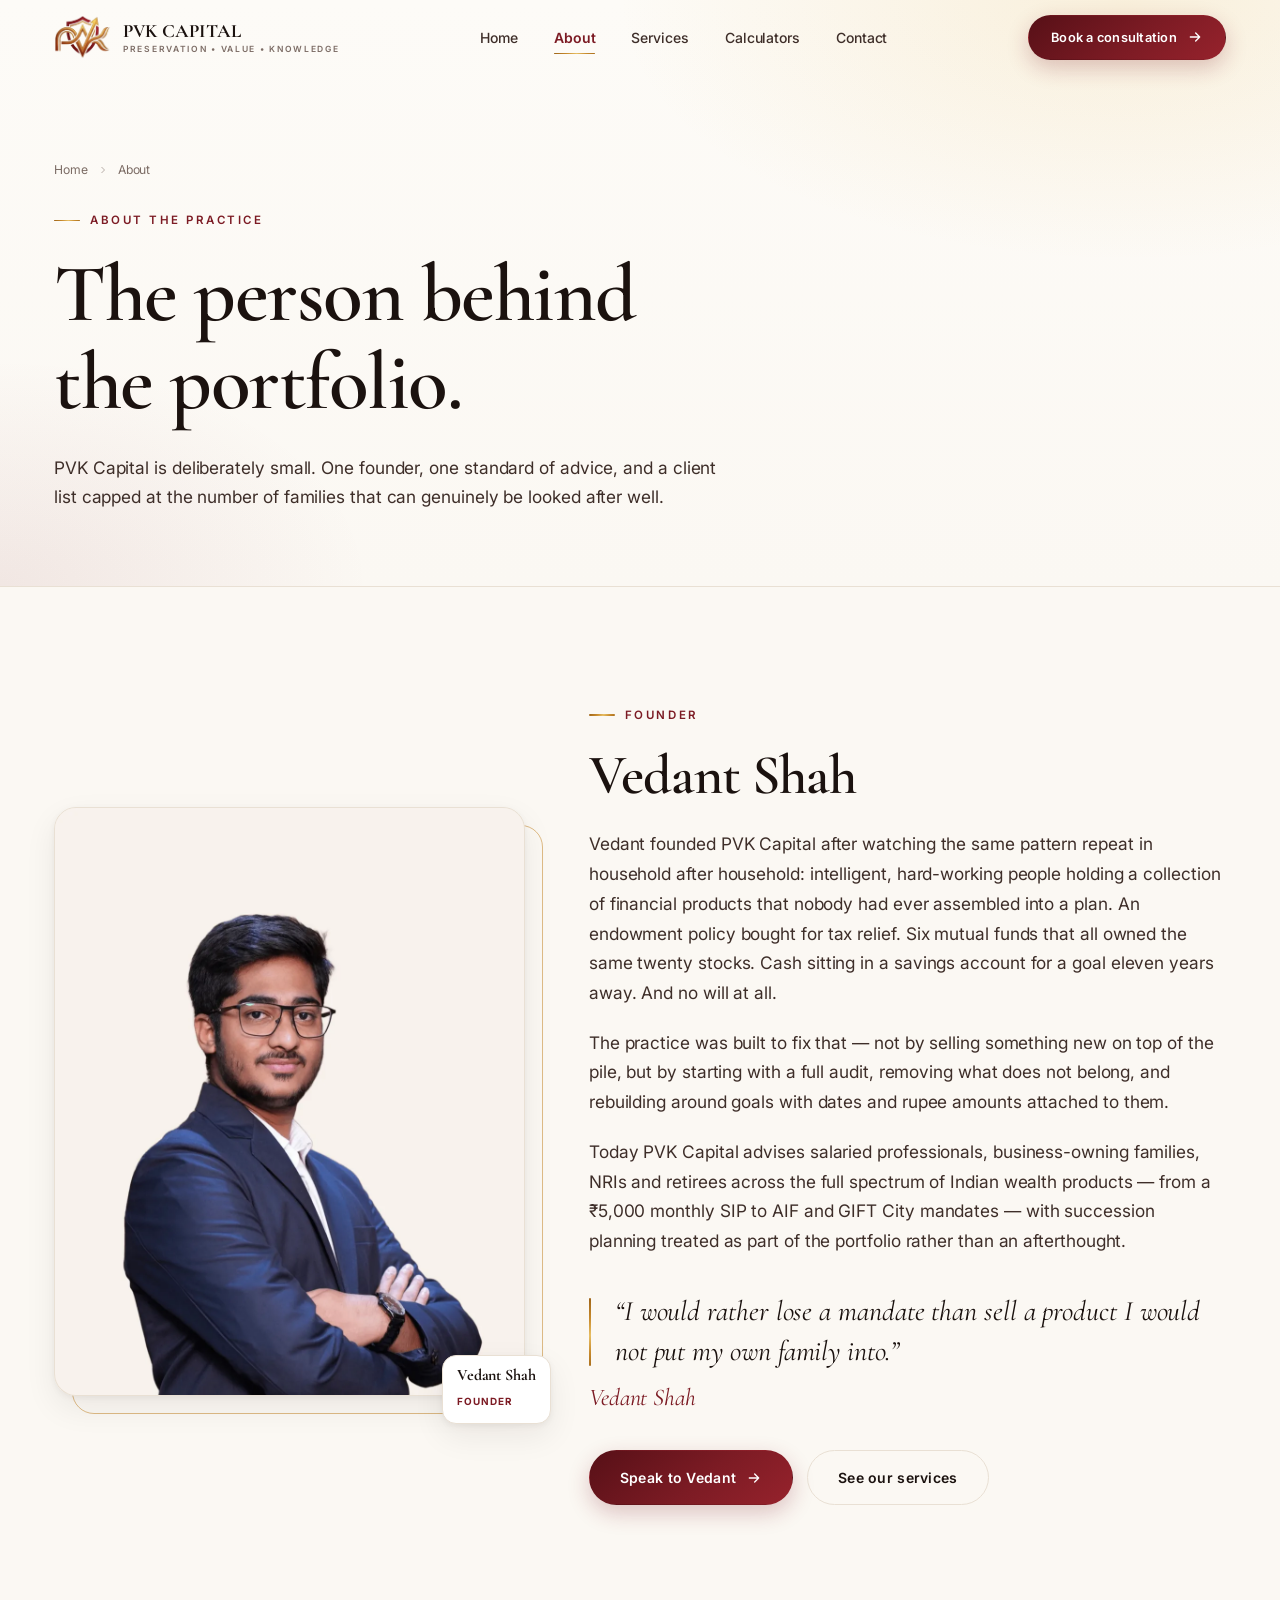
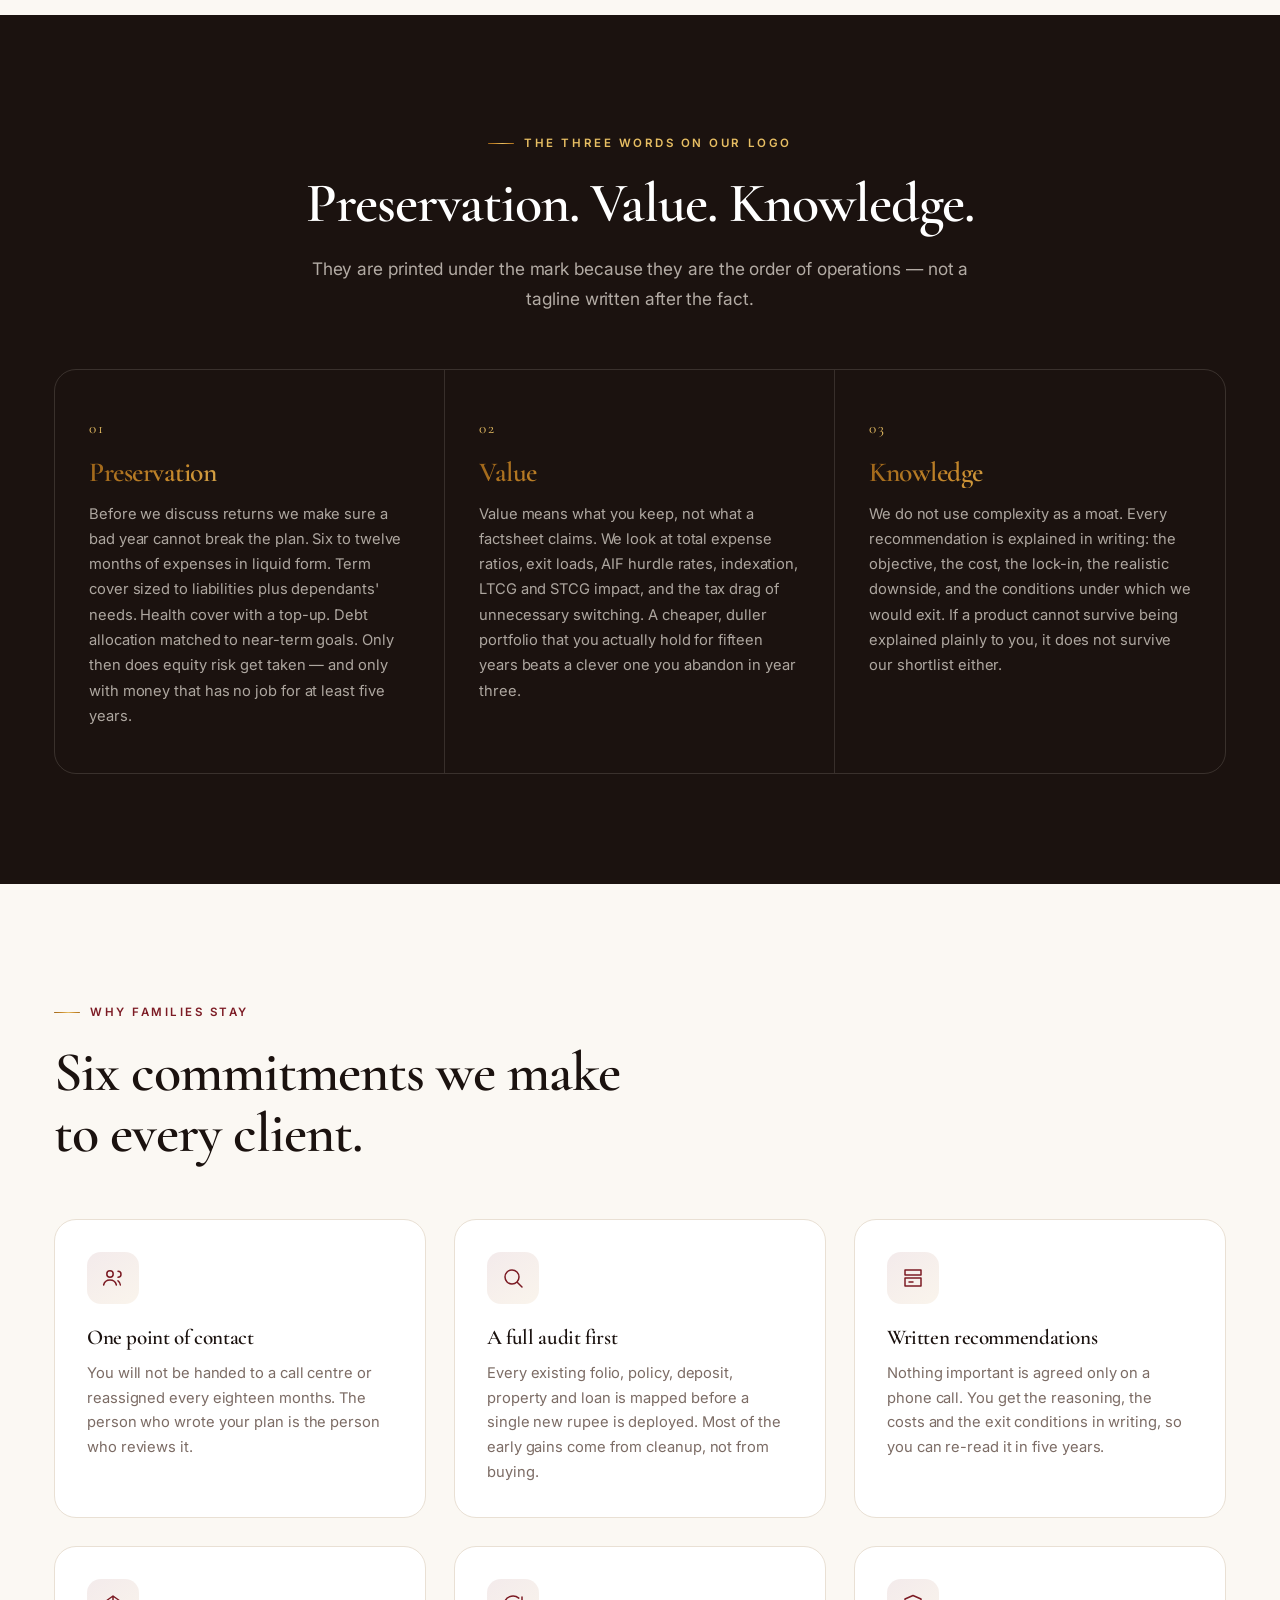
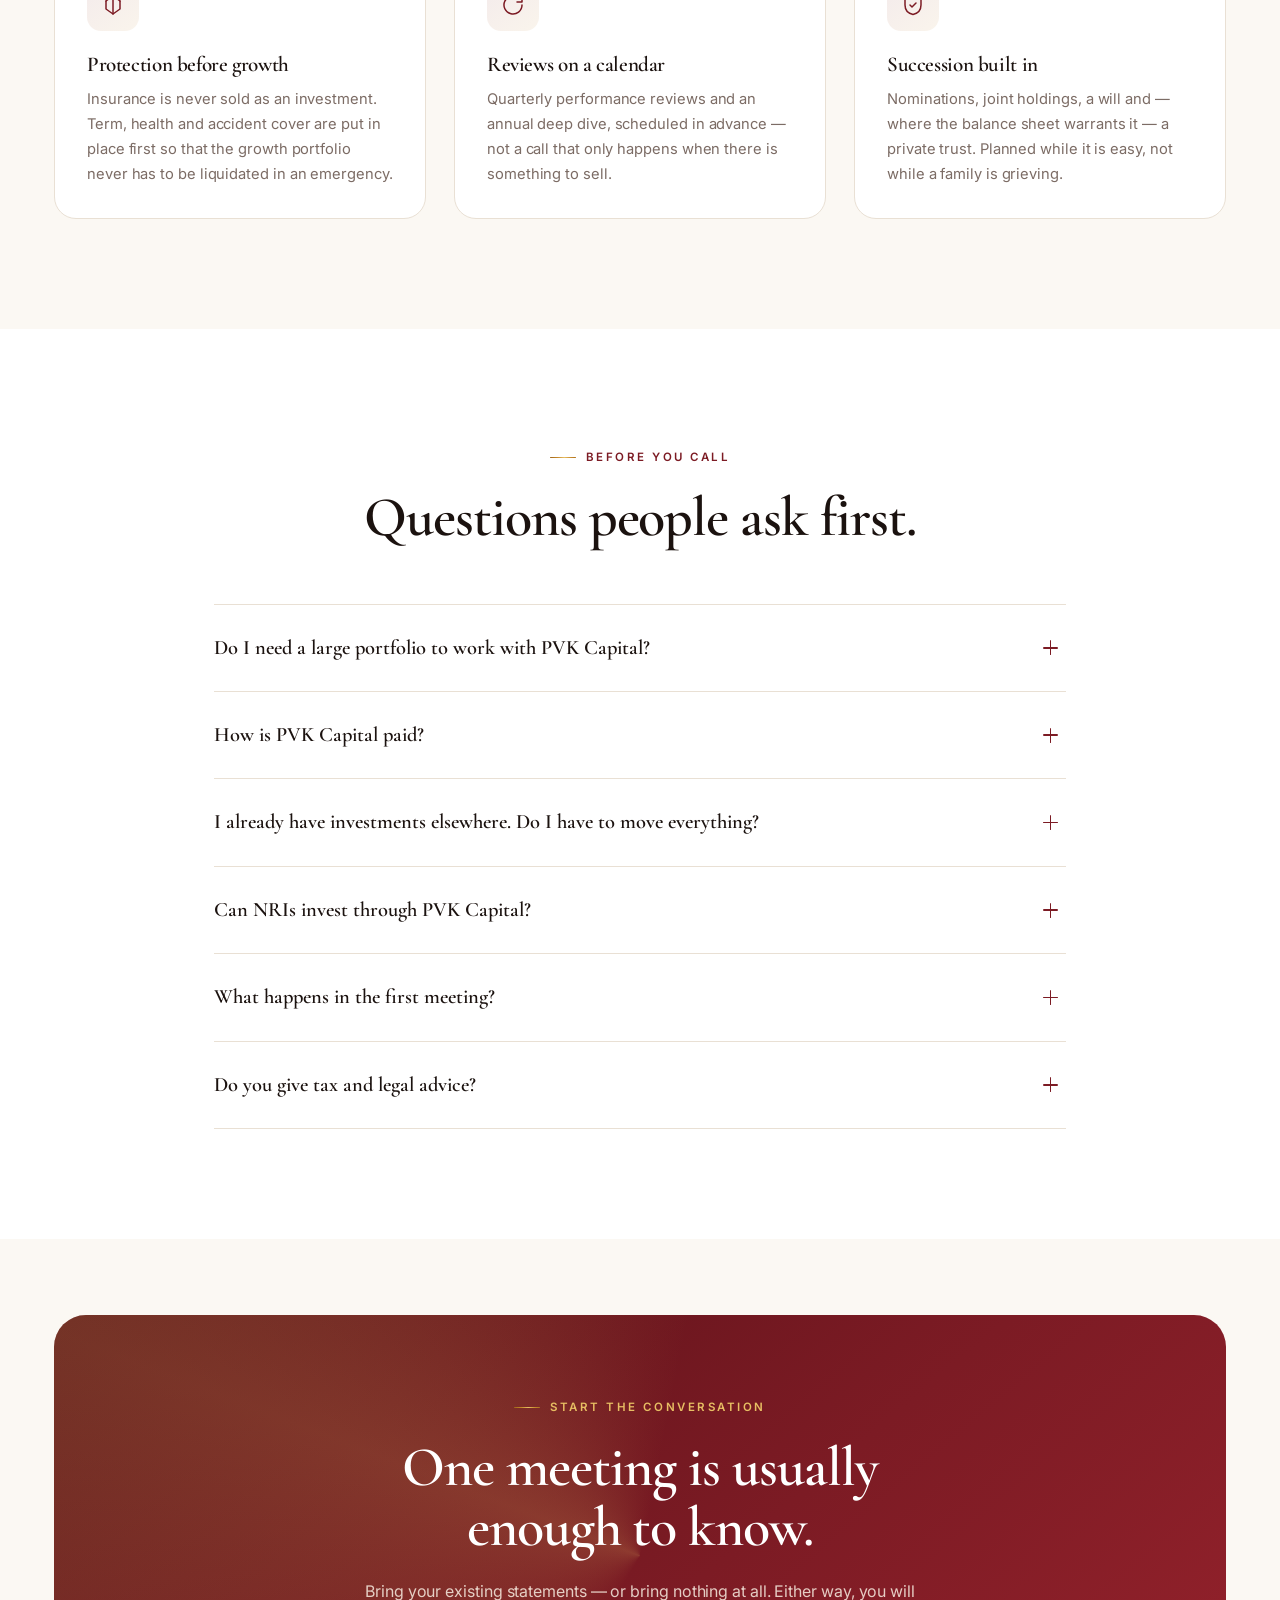
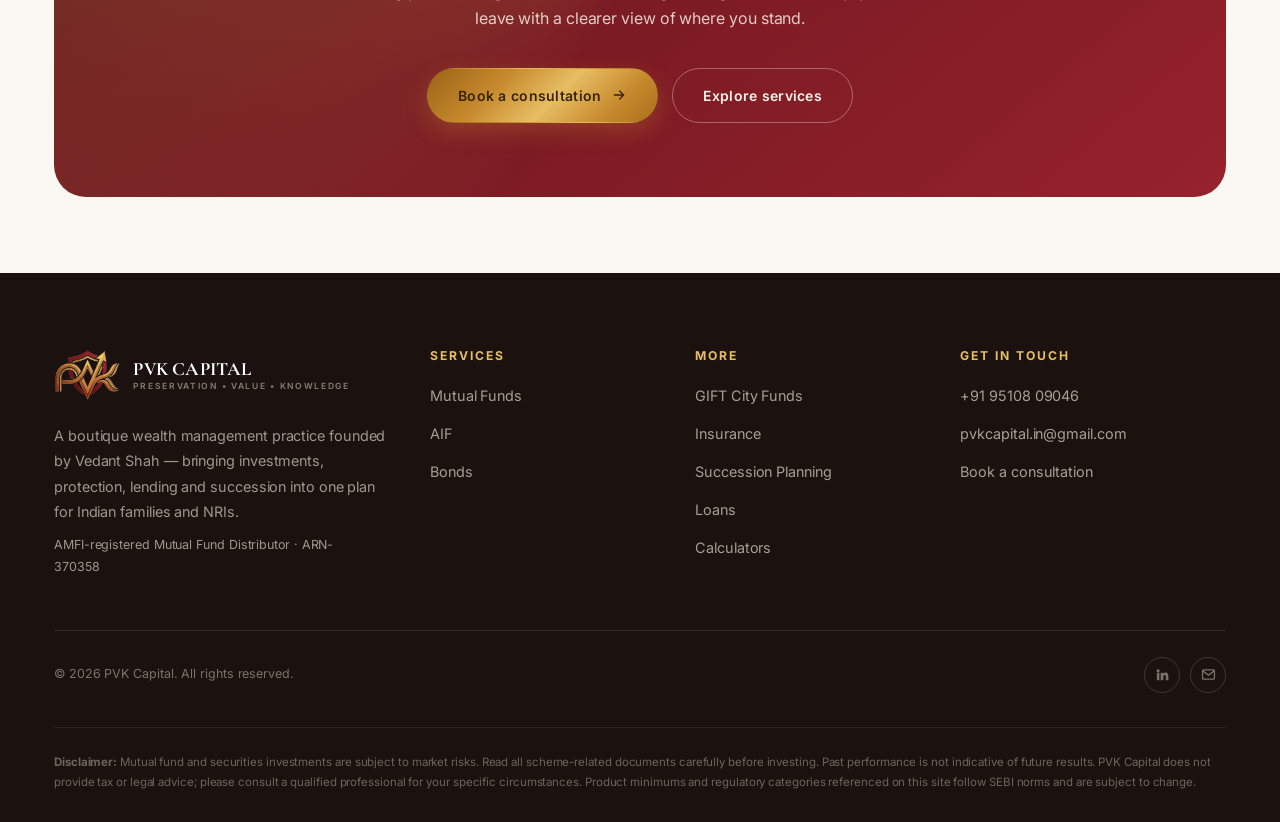
==== commit b3c9892d: "SEO" ====
--- a/Frontend/about.html
+++ b/Frontend/about.html
@@ -1,16 +1,313 @@
 <!DOCTYPE html>
-<html lang="en">
+<html lang="en-IN">
 <head>
 <meta charset="UTF-8">
 <meta name="viewport" content="width=device-width, initial-scale=1">
-<title>About Vedant Shah — Founder | PVK Capital</title>
-<meta name="description" content="PVK Capital was founded by Vedant Shah on three principles: Preservation, Value and Knowledge. Read the philosophy behind the practice and how we work with client families.">
+<title>About Vedant Shah, Founder of PVK Capital | Vadodara</title>
+<meta name="description" content="Meet Vedant Shah, founder of PVK Capital in Vadodara: our philosophy of Preservation, Value and Knowledge, how we work with families, and common questions.">
+<link rel="canonical" href="https://pvkcapital.com/about">
+<meta name="robots" content="index, follow, max-image-preview:large, max-snippet:-1">
+<meta property="og:type" content="website">
+<meta property="og:site_name" content="PVK Capital">
+<meta property="og:locale" content="en_IN">
+<meta property="og:url" content="https://pvkcapital.com/about">
+<meta property="og:title" content="About Vedant Shah, Founder of PVK Capital | Vadodara">
+<meta property="og:description" content="Meet Vedant Shah, founder of PVK Capital in Vadodara: our philosophy of Preservation, Value and Knowledge, how we work with families, and common questions.">
+<meta property="og:image" content="https://pvkcapital.com/assets/img/og-image.jpg">
+<meta property="og:image:width" content="1200">
+<meta property="og:image:height" content="630">
+<meta property="og:image:alt" content="PVK Capital logo — Preservation, Value, Knowledge">
+<meta name="twitter:card" content="summary_large_image">
+<meta name="twitter:title" content="About Vedant Shah, Founder of PVK Capital | Vadodara">
+<meta name="twitter:description" content="Meet Vedant Shah, founder of PVK Capital in Vadodara: our philosophy of Preservation, Value and Knowledge, how we work with families, and common questions.">
+<meta name="twitter:image" content="https://pvkcapital.com/assets/img/og-image.jpg">
 <meta name="theme-color" content="#7C1B24">
-<link rel="icon" type="image/svg+xml" href="assets/img/pvk-icon.svg">
+<link rel="icon" href="favicon.ico" sizes="48x48">
+<link rel="icon" type="image/png" sizes="192x192" href="assets/img/icon-192.png">
+<link rel="apple-touch-icon" href="assets/img/apple-touch-icon.png">
 <link rel="preconnect" href="https://fonts.googleapis.com">
 <link rel="preconnect" href="https://fonts.gstatic.com" crossorigin>
 <link href="https://fonts.googleapis.com/css2?family=Cormorant+Garamond:ital,wght@0,400;0,500;0,600;0,700;1,400;1,600&family=Inter:wght@400;500;600;700&display=swap" rel="stylesheet">
 <link rel="stylesheet" href="assets/css/style.css">
+<script type="application/ld+json">
+{
+  "@context": "https://schema.org",
+  "@graph": [
+    {
+      "@type": "FinancialService",
+      "@id": "https://pvkcapital.com/#organization",
+      "name": "PVK Capital",
+      "url": "https://pvkcapital.com/",
+      "slogan": "Preservation • Value • Knowledge",
+      "description": "A boutique wealth management practice in Vadodara founded by Vedant Shah — bringing investments, protection, lending and succession into one plan for Indian families and NRIs.",
+      "logo": {
+        "@type": "ImageObject",
+        "url": "https://pvkcapital.com/assets/img/pvk-logo.webp",
+        "width": 700,
+        "height": 455
+      },
+      "image": "https://pvkcapital.com/assets/img/og-image.jpg",
+      "founder": {
+        "@id": "https://pvkcapital.com/#vedant-shah"
+      },
+      "telephone": "+91-95108-09046",
+      "email": "pvkcapital.in@gmail.com",
+      "address": {
+        "@type": "PostalAddress",
+        "addressLocality": "Vadodara",
+        "addressRegion": "Gujarat",
+        "addressCountry": "IN"
+      },
+      "areaServed": [
+        {
+          "@type": "City",
+          "name": "Vadodara"
+        },
+        {
+          "@type": "State",
+          "name": "Gujarat"
+        },
+        {
+          "@type": "Country",
+          "name": "India"
+        }
+      ],
+      "openingHoursSpecification": [
+        {
+          "@type": "OpeningHoursSpecification",
+          "dayOfWeek": [
+            "Monday",
+            "Tuesday",
+            "Wednesday",
+            "Thursday",
+            "Friday",
+            "Saturday"
+          ],
+          "opens": "10:00",
+          "closes": "19:00"
+        }
+      ],
+      "contactPoint": [
+        {
+          "@type": "ContactPoint",
+          "contactType": "customer service",
+          "telephone": "+91-95108-09046",
+          "email": "pvkcapital.in@gmail.com",
+          "areaServed": "IN",
+          "availableLanguage": [
+            "English",
+            "Hindi",
+            "Gujarati"
+          ]
+        }
+      ],
+      "identifier": {
+        "@type": "PropertyValue",
+        "propertyID": "AMFI ARN",
+        "value": "ARN-370358"
+      },
+      "sameAs": [
+        "https://www.linkedin.com/company/pvk-capital/"
+      ],
+      "knowsAbout": [
+        "Mutual Funds",
+        "Alternative Investment Funds",
+        "Bonds & Fixed Income",
+        "GIFT City Funds",
+        "Insurance",
+        "Succession Planning",
+        "Loans",
+        "SIP",
+        "Financial planning",
+        "Wealth management"
+      ],
+      "hasOfferCatalog": {
+        "@type": "OfferCatalog",
+        "name": "Wealth management services",
+        "itemListElement": [
+          {
+            "@type": "Offer",
+            "itemOffered": {
+              "@type": "Service",
+              "name": "Mutual Funds",
+              "url": "https://pvkcapital.com/services#mutual-funds"
+            }
+          },
+          {
+            "@type": "Offer",
+            "itemOffered": {
+              "@type": "Service",
+              "name": "Alternative Investment Funds",
+              "url": "https://pvkcapital.com/services#aif"
+            }
+          },
+          {
+            "@type": "Offer",
+            "itemOffered": {
+              "@type": "Service",
+              "name": "Bonds & Fixed Income",
+              "url": "https://pvkcapital.com/services#bonds"
+            }
+          },
+          {
+            "@type": "Offer",
+            "itemOffered": {
+              "@type": "Service",
+              "name": "GIFT City Funds",
+              "url": "https://pvkcapital.com/services#gift-city"
+            }
+          },
+          {
+            "@type": "Offer",
+            "itemOffered": {
+              "@type": "Service",
+              "name": "Insurance",
+              "url": "https://pvkcapital.com/services#insurance"
+            }
+          },
+          {
+            "@type": "Offer",
+            "itemOffered": {
+              "@type": "Service",
+              "name": "Succession Planning",
+              "url": "https://pvkcapital.com/services#succession"
+            }
+          },
+          {
+            "@type": "Offer",
+            "itemOffered": {
+              "@type": "Service",
+              "name": "Loans",
+              "url": "https://pvkcapital.com/services#loans"
+            }
+          }
+        ]
+      }
+    },
+    {
+      "@type": "WebSite",
+      "@id": "https://pvkcapital.com/#website",
+      "url": "https://pvkcapital.com/",
+      "name": "PVK Capital",
+      "publisher": {
+        "@id": "https://pvkcapital.com/#organization"
+      },
+      "inLanguage": "en-IN"
+    },
+    {
+      "@type": "AboutPage",
+      "@id": "https://pvkcapital.com/about#webpage",
+      "url": "https://pvkcapital.com/about",
+      "name": "About Vedant Shah, Founder of PVK Capital | Vadodara",
+      "description": "Meet Vedant Shah, founder of PVK Capital in Vadodara: our philosophy of Preservation, Value and Knowledge, how we work with families, and common questions.",
+      "isPartOf": {
+        "@id": "https://pvkcapital.com/#website"
+      },
+      "about": {
+        "@id": "https://pvkcapital.com/#organization"
+      },
+      "inLanguage": "en-IN",
+      "primaryImageOfPage": {
+        "@type": "ImageObject",
+        "url": "https://pvkcapital.com/assets/img/og-image.jpg"
+      },
+      "breadcrumb": {
+        "@id": "https://pvkcapital.com/about#breadcrumb"
+      },
+      "mainEntity": {
+        "@id": "https://pvkcapital.com/#vedant-shah"
+      }
+    },
+    {
+      "@type": "BreadcrumbList",
+      "@id": "https://pvkcapital.com/about#breadcrumb",
+      "itemListElement": [
+        {
+          "@type": "ListItem",
+          "position": 1,
+          "name": "Home",
+          "item": "https://pvkcapital.com/"
+        },
+        {
+          "@type": "ListItem",
+          "position": 2,
+          "name": "About",
+          "item": "https://pvkcapital.com/about"
+        }
+      ]
+    },
+    {
+      "@type": "Person",
+      "@id": "https://pvkcapital.com/#vedant-shah",
+      "name": "Vedant Shah",
+      "jobTitle": "Founder",
+      "worksFor": {
+        "@id": "https://pvkcapital.com/#organization"
+      },
+      "url": "https://pvkcapital.com/about",
+      "image": "https://pvkcapital.com/assets/img/founder.webp"
+    },
+    {
+      "@type": "FAQPage",
+      "@id": "https://pvkcapital.com/about#faq",
+      "url": "https://pvkcapital.com/about",
+      "isPartOf": {
+        "@id": "https://pvkcapital.com/#website"
+      },
+      "mainEntity": [
+        {
+          "@type": "Question",
+          "name": "Do I need a large portfolio to work with PVK Capital?",
+          "acceptedAnswer": {
+            "@type": "Answer",
+            "text": "No. A mutual fund SIP can start from ₹500 a month, and plenty of our client relationships began exactly there. What matters more than the opening amount is whether you intend to build methodically over time. Some mandates — like AIF — carry regulatory minimums set by SEBI, and we will tell you plainly when a product is not yet appropriate for your size rather than stretching you into it."
+          }
+        },
+        {
+          "@type": "Question",
+          "name": "How is PVK Capital paid?",
+          "acceptedAnswer": {
+            "@type": "Answer",
+            "text": "Depending on the mandate, remuneration comes from distributor commissions embedded in the product, an advisory fee agreed with you, or a combination. The important part is that it is disclosed before you commit. In your first written recommendation you will see, for each product, what it costs you annually and how we are remunerated on it."
+          }
+        },
+        {
+          "@type": "Question",
+          "name": "I already have investments elsewhere. Do I have to move everything?",
+          "acceptedAnswer": {
+            "@type": "Answer",
+            "text": "Not at all — and often you should not. The audit tells us what is worth keeping. Typical outcomes: Good schemes with meaningful unrealised gains are usually left alone, since exiting triggers tax. Overlapping funds are consolidated gradually to control capital gains in any one financial year. Traditional insurance policies sold as investments are reviewed for surrender value versus paid-up value before any decision. Idle savings-account balances are the first thing we put to work."
+          }
+        },
+        {
+          "@type": "Question",
+          "name": "Can NRIs invest through PVK Capital?",
+          "acceptedAnswer": {
+            "@type": "Answer",
+            "text": "Yes. We work with NRIs on repatriable (NRE) and non-repatriable (NRO) structures, mutual funds, bonds, and GIFT City routes that avoid some of the friction NRIs face with domestic products. Tax residency and treaty position matter a great deal here, so we coordinate with your tax adviser in the destination country before recommending a structure."
+          }
+        },
+        {
+          "@type": "Question",
+          "name": "What happens in the first meeting?",
+          "acceptedAnswer": {
+            "@type": "Answer",
+            "text": "A conversation — about your income, obligations, dependants, business if you have one, the goals that have dates attached, and what would genuinely keep you up at night. Nothing is sold in that meeting. You leave with a clear view of what a plan would look like, and you decide afterwards whether to proceed. The first consultation is complimentary."
+          }
+        },
+        {
+          "@type": "Question",
+          "name": "Do you give tax and legal advice?",
+          "acceptedAnswer": {
+            "@type": "Answer",
+            "text": "We plan around tax and structure — indexation, LTCG and STCG treatment, set-off and carry-forward, the tax profile of each product wrapper, and the drafting requirements of a will or trust. But formal tax filing and legal drafting are executed by qualified chartered accountants and lawyers. Where you do not already have them, we will introduce you to professionals we work with regularly."
+          }
+        }
+      ]
+    }
+  ]
+}
+</script>
 </head>
 <body>
 
@@ -19,7 +316,7 @@
 <header class="nav">
   <div class="wrap">
     <a class="brand" href="index.html" aria-label="PVK Capital — home">
-      <img src="assets/img/pvk-icon.svg" alt="PVK Capital">
+      <img src="assets/img/pvk-icon.webp" width="240" height="185" alt="PVK Capital" decoding="async">
       <span class="brand-txt"><b>PVK CAPITAL</b><span>Preservation • Value • Knowledge</span></span>
     </a>
     <nav class="nav-links" aria-label="Primary">
@@ -71,7 +368,7 @@
     <div class="founder">
       <div class="photo-frame" data-rv>
         <div class="photo-slot">
-          <img src="assets/img/founder.jpg" alt="Vedant Shah, Founder of PVK Capital">
+          <img src="assets/img/founder.webp" width="1000" height="1478" alt="Vedant Shah, Founder of PVK Capital" decoding="async">
           <div class="photo-ph">
             <svg viewBox="0 0 24 24" fill="none" stroke="currentColor" stroke-linecap="round" stroke-linejoin="round"><rect x="3" y="4" width="18" height="16" rx="2"/><circle cx="12" cy="10.5" r="3"/><path d="M5.5 19a7 7 0 0 1 13 0"/></svg>
             <b>Vedant Shah</b>
@@ -314,7 +611,7 @@
     <div class="footer-top">
       <div>
         <a class="brand" href="index.html">
-          <img src="assets/img/pvk-icon.svg" alt="PVK Capital" style="height:52px">
+          <img src="assets/img/pvk-icon.webp" width="240" height="185" alt="PVK Capital" style="height:52px" loading="lazy" decoding="async">
           <span class="brand-txt"><b>PVK CAPITAL</b><span>Preservation • Value • Knowledge</span></span>
         </a>
         <p class="footer-about">
